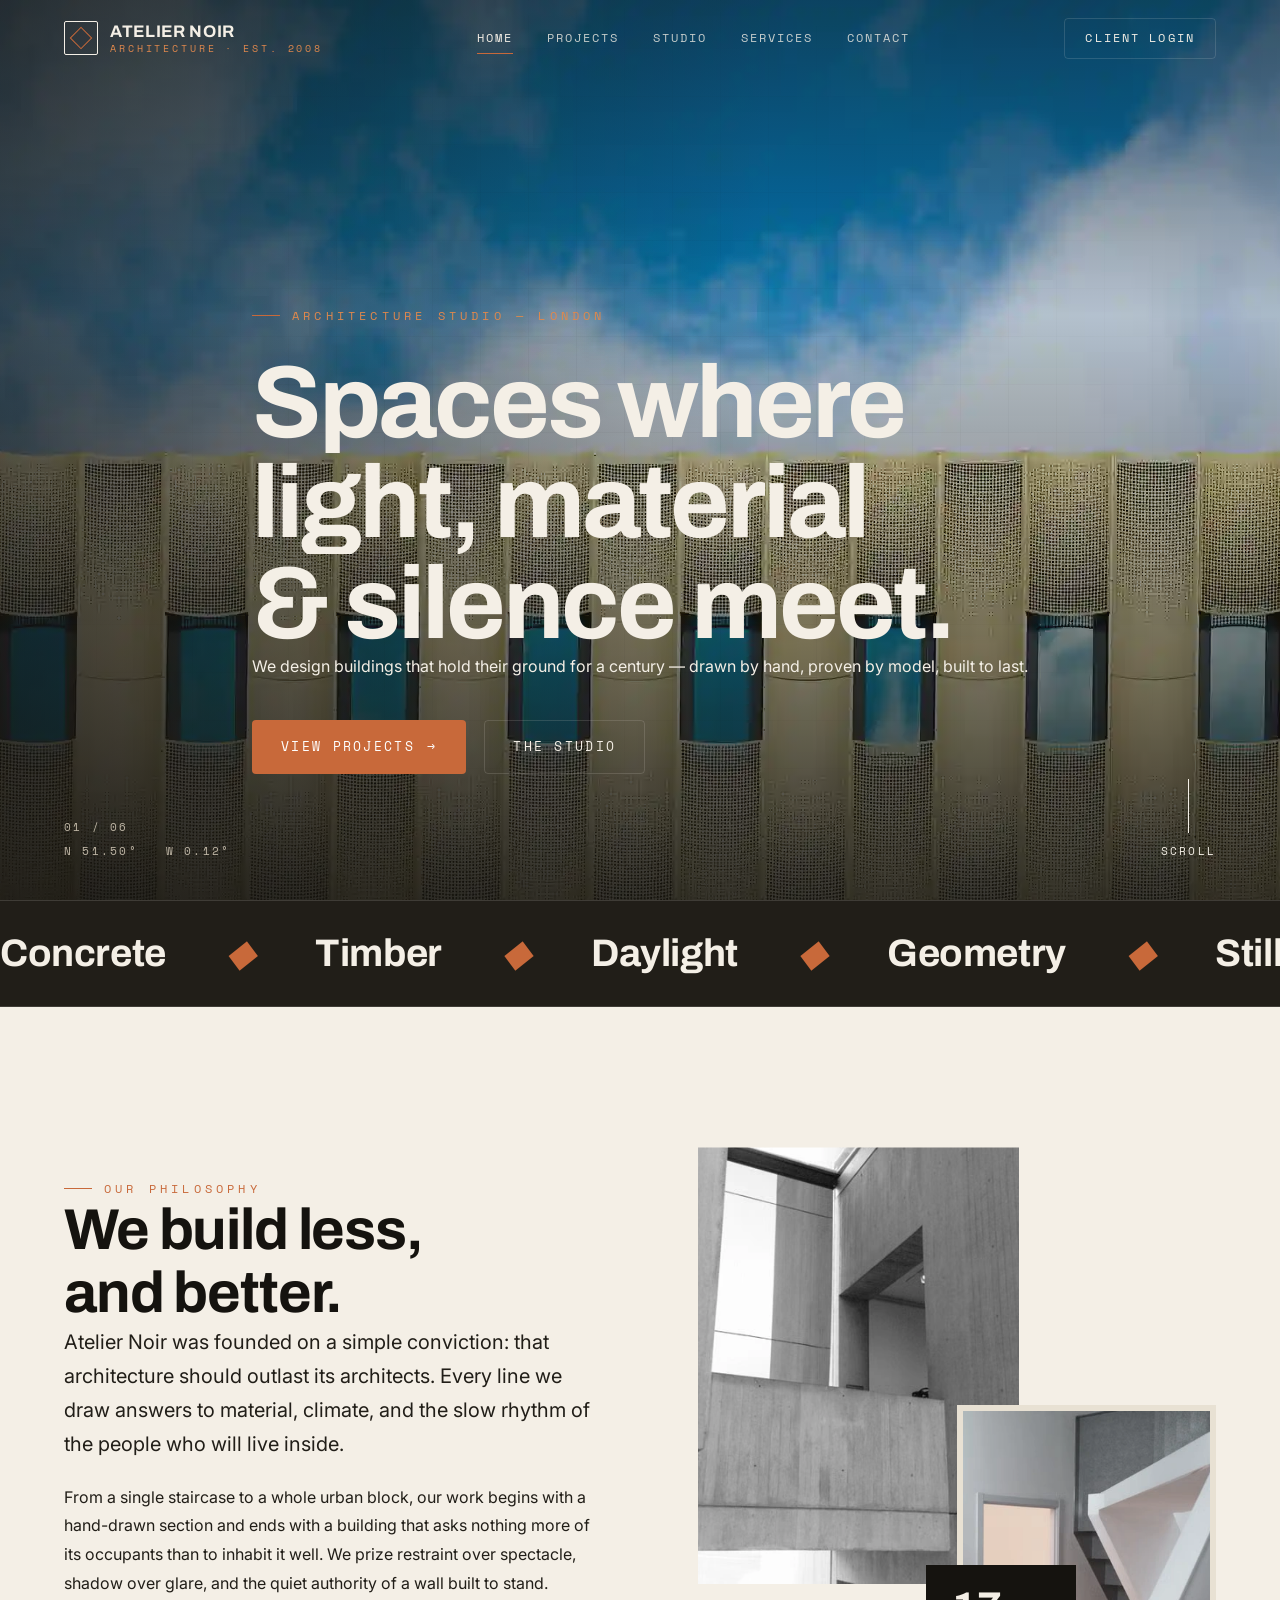
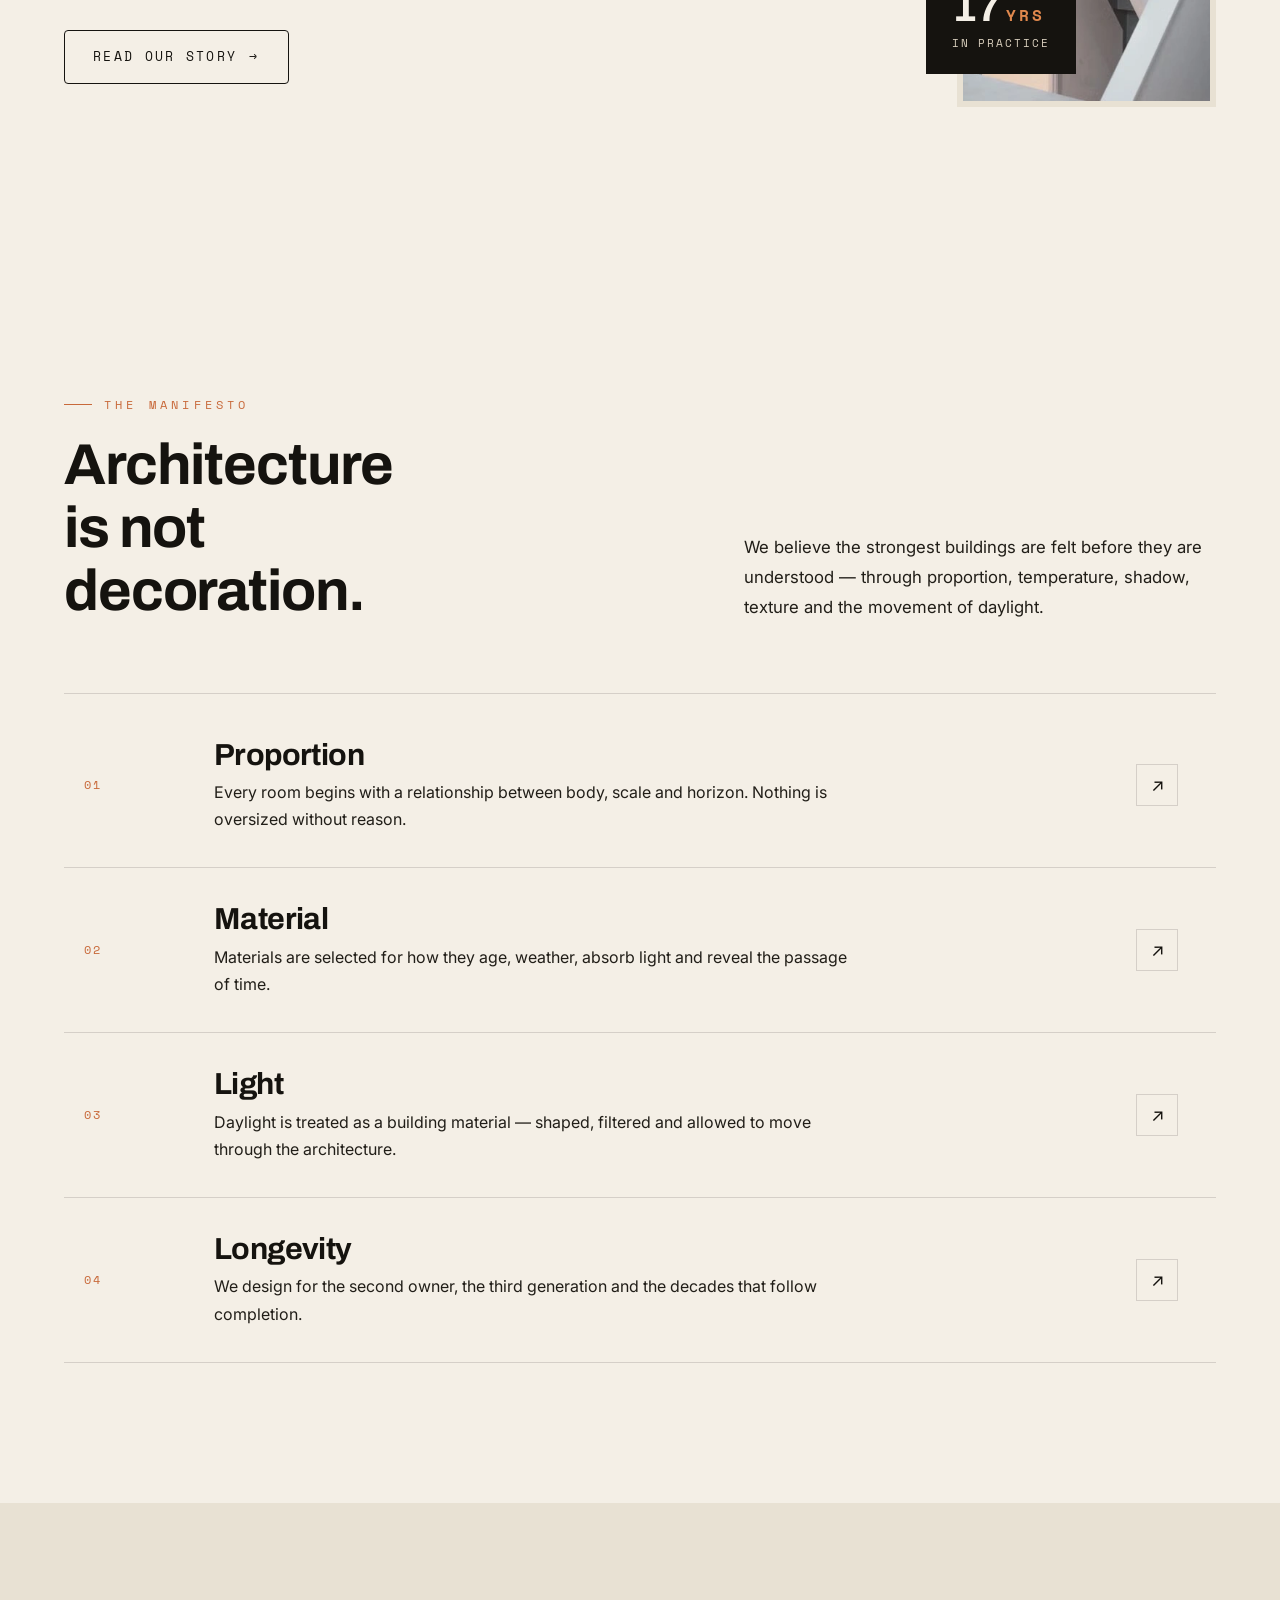
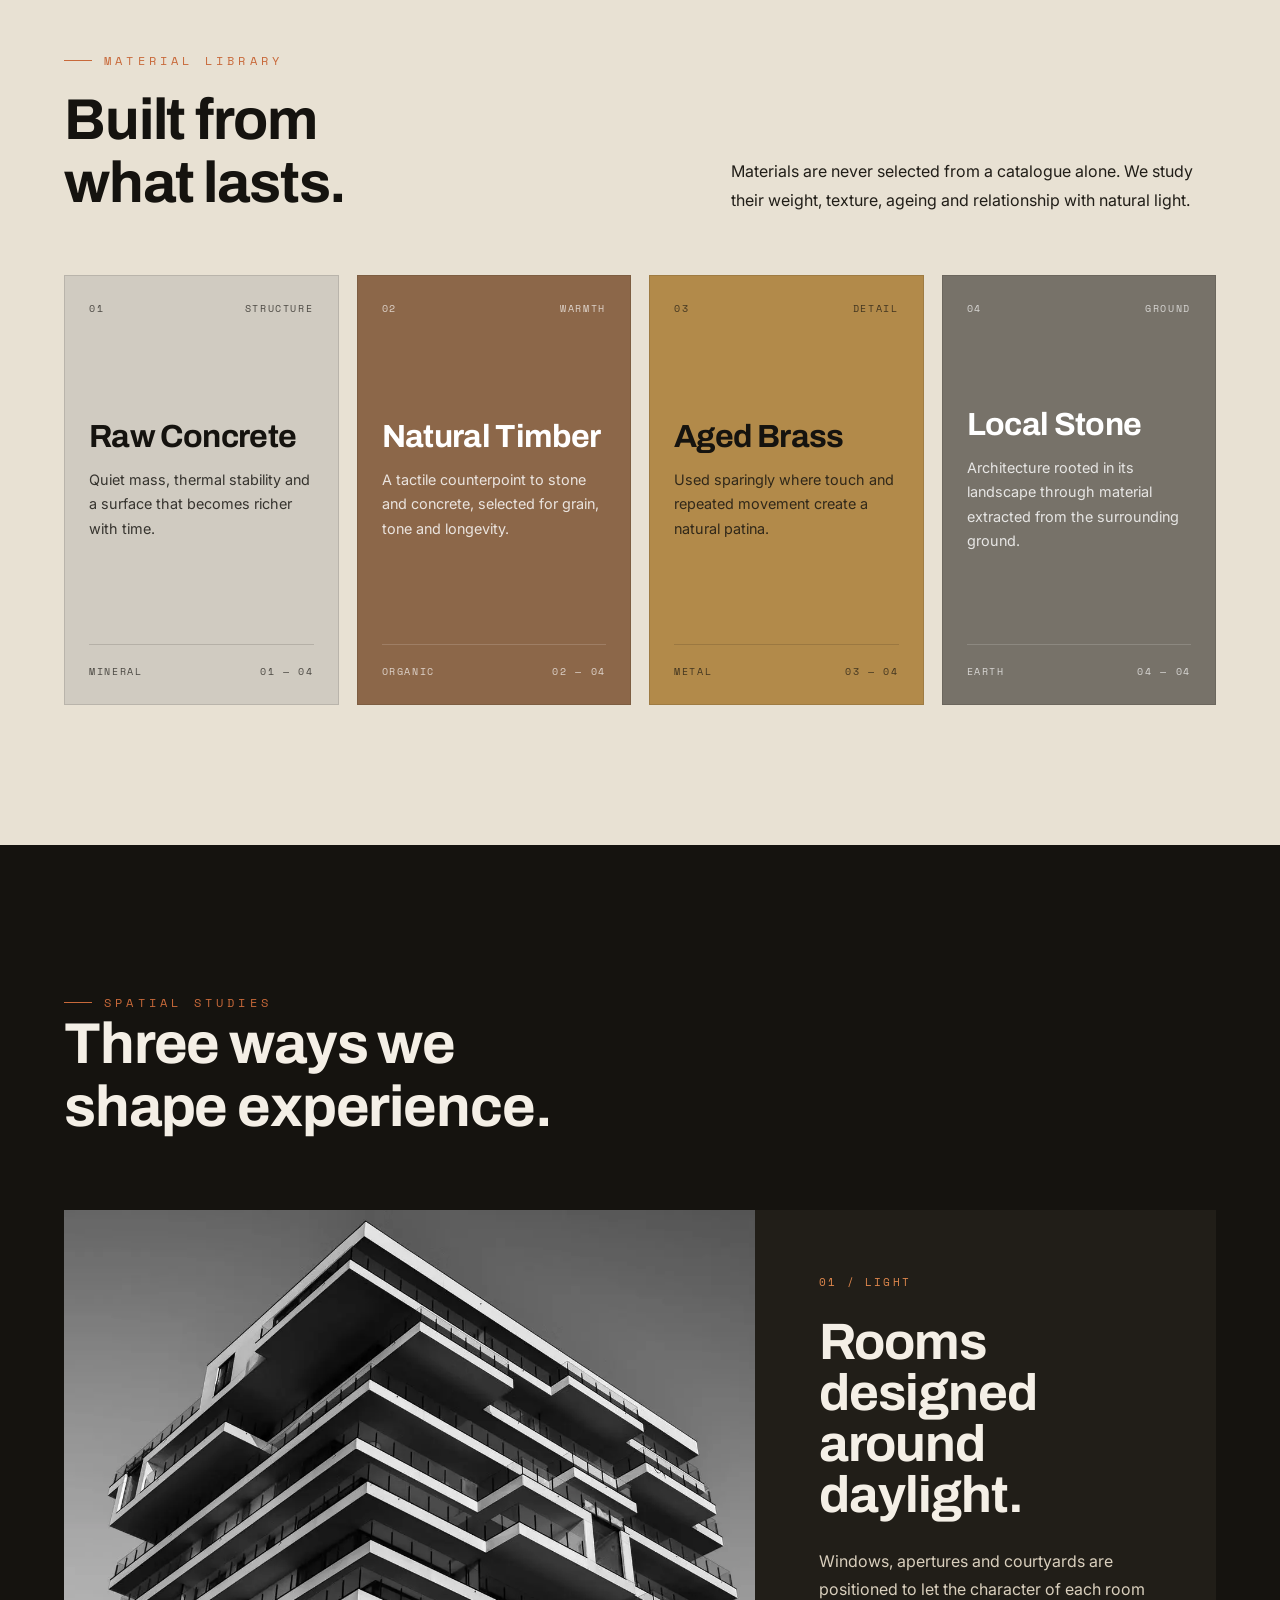
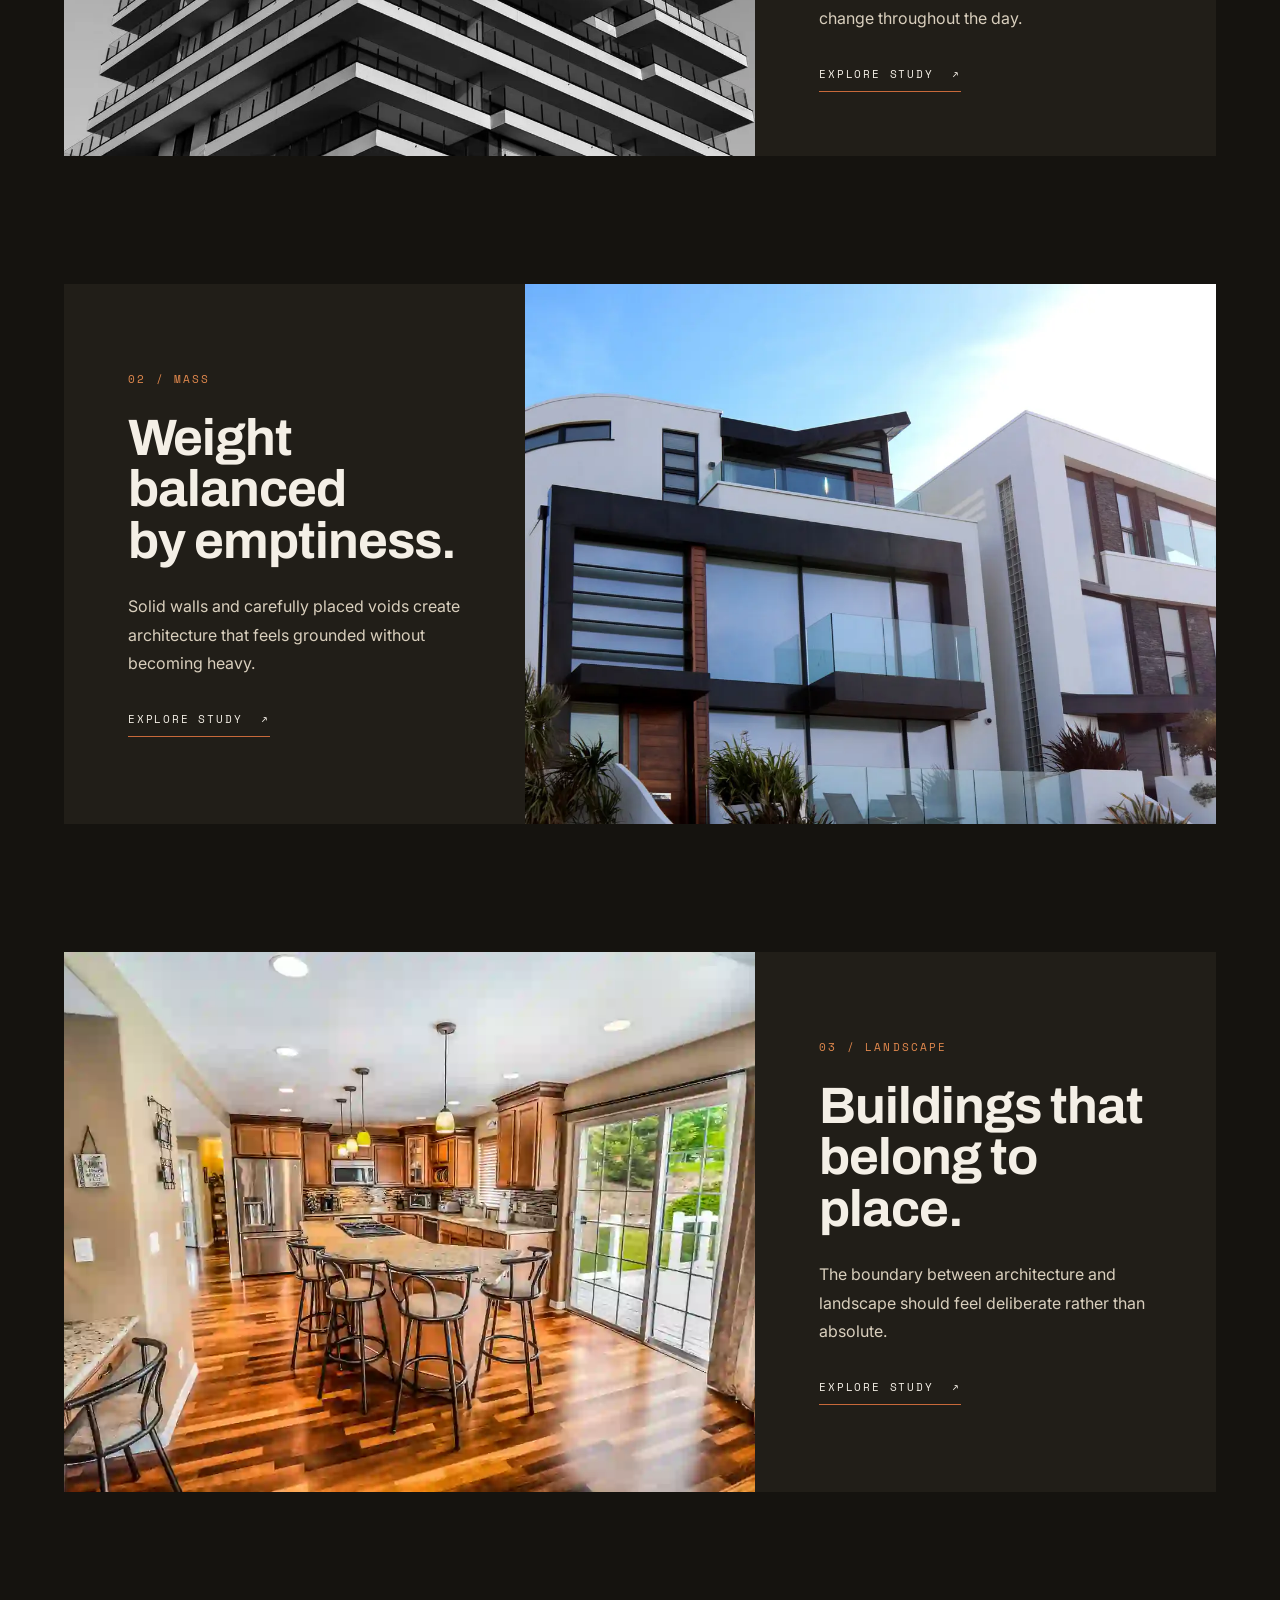
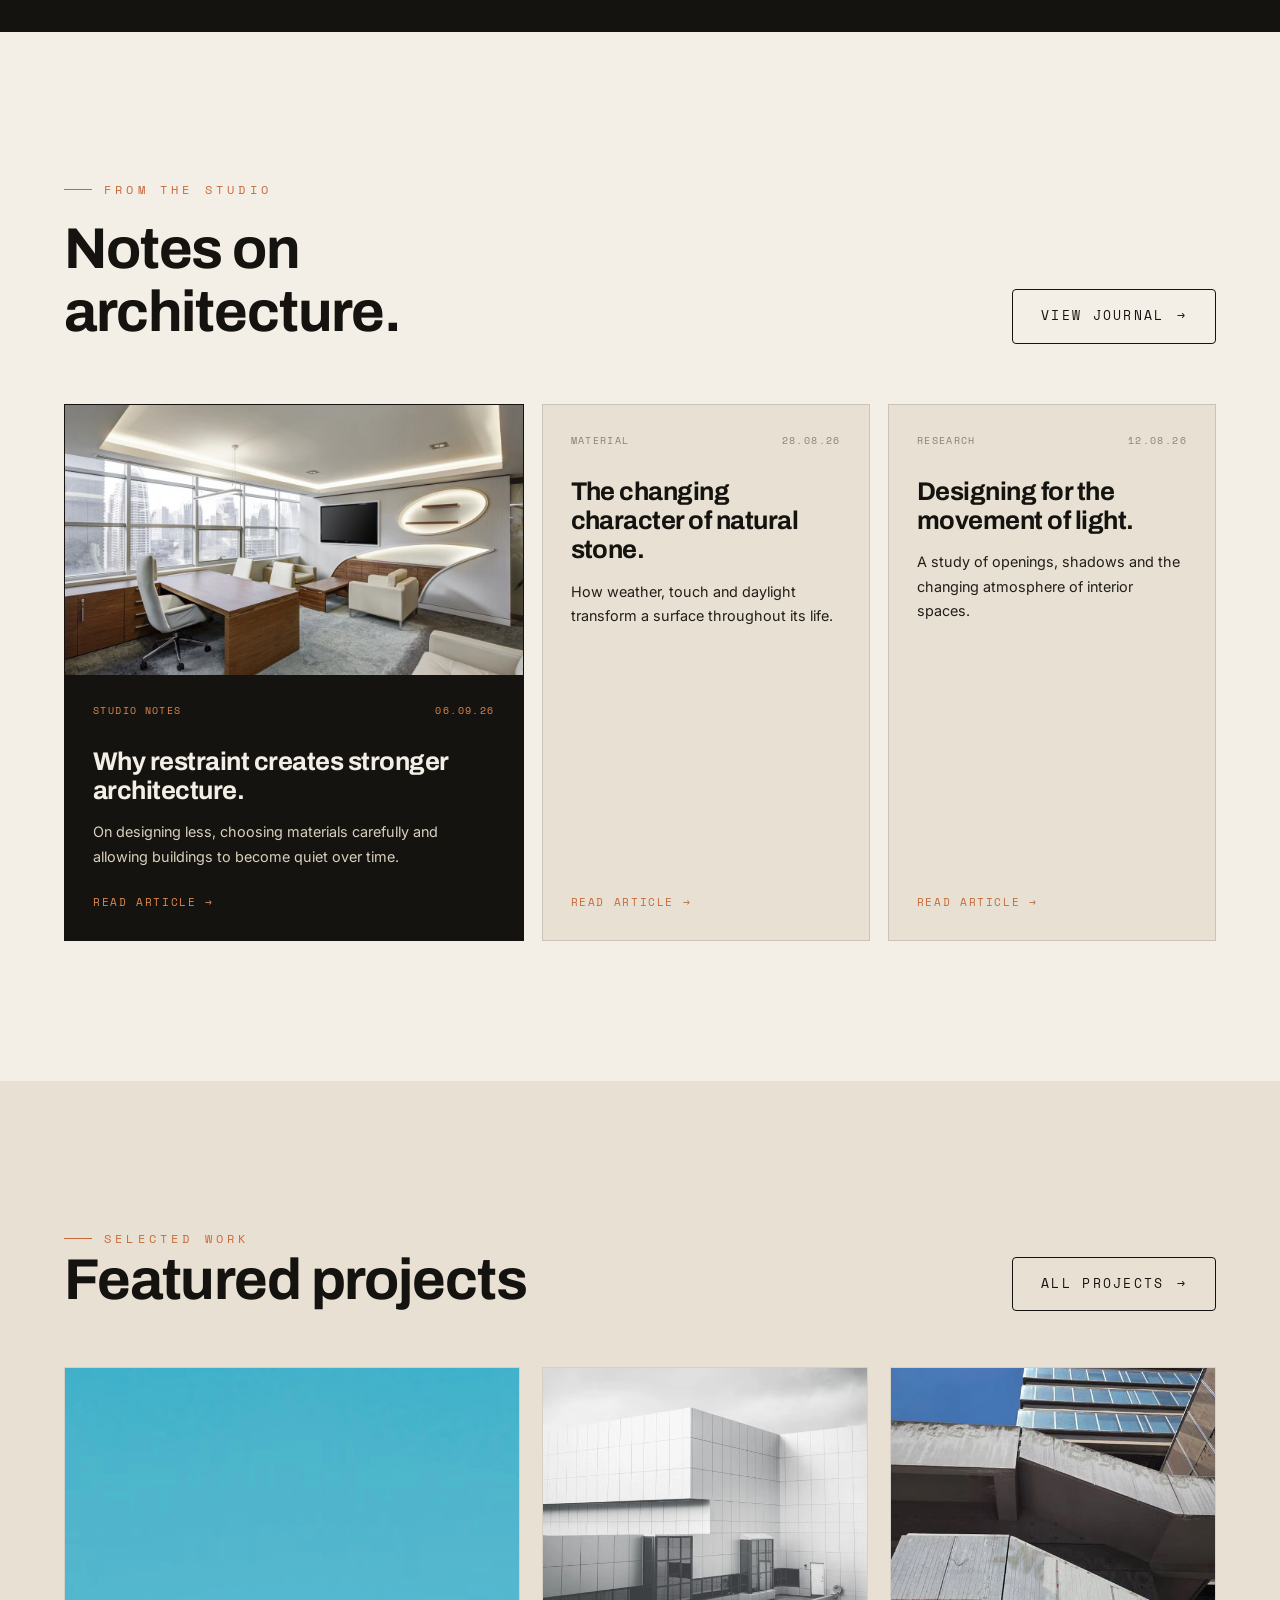
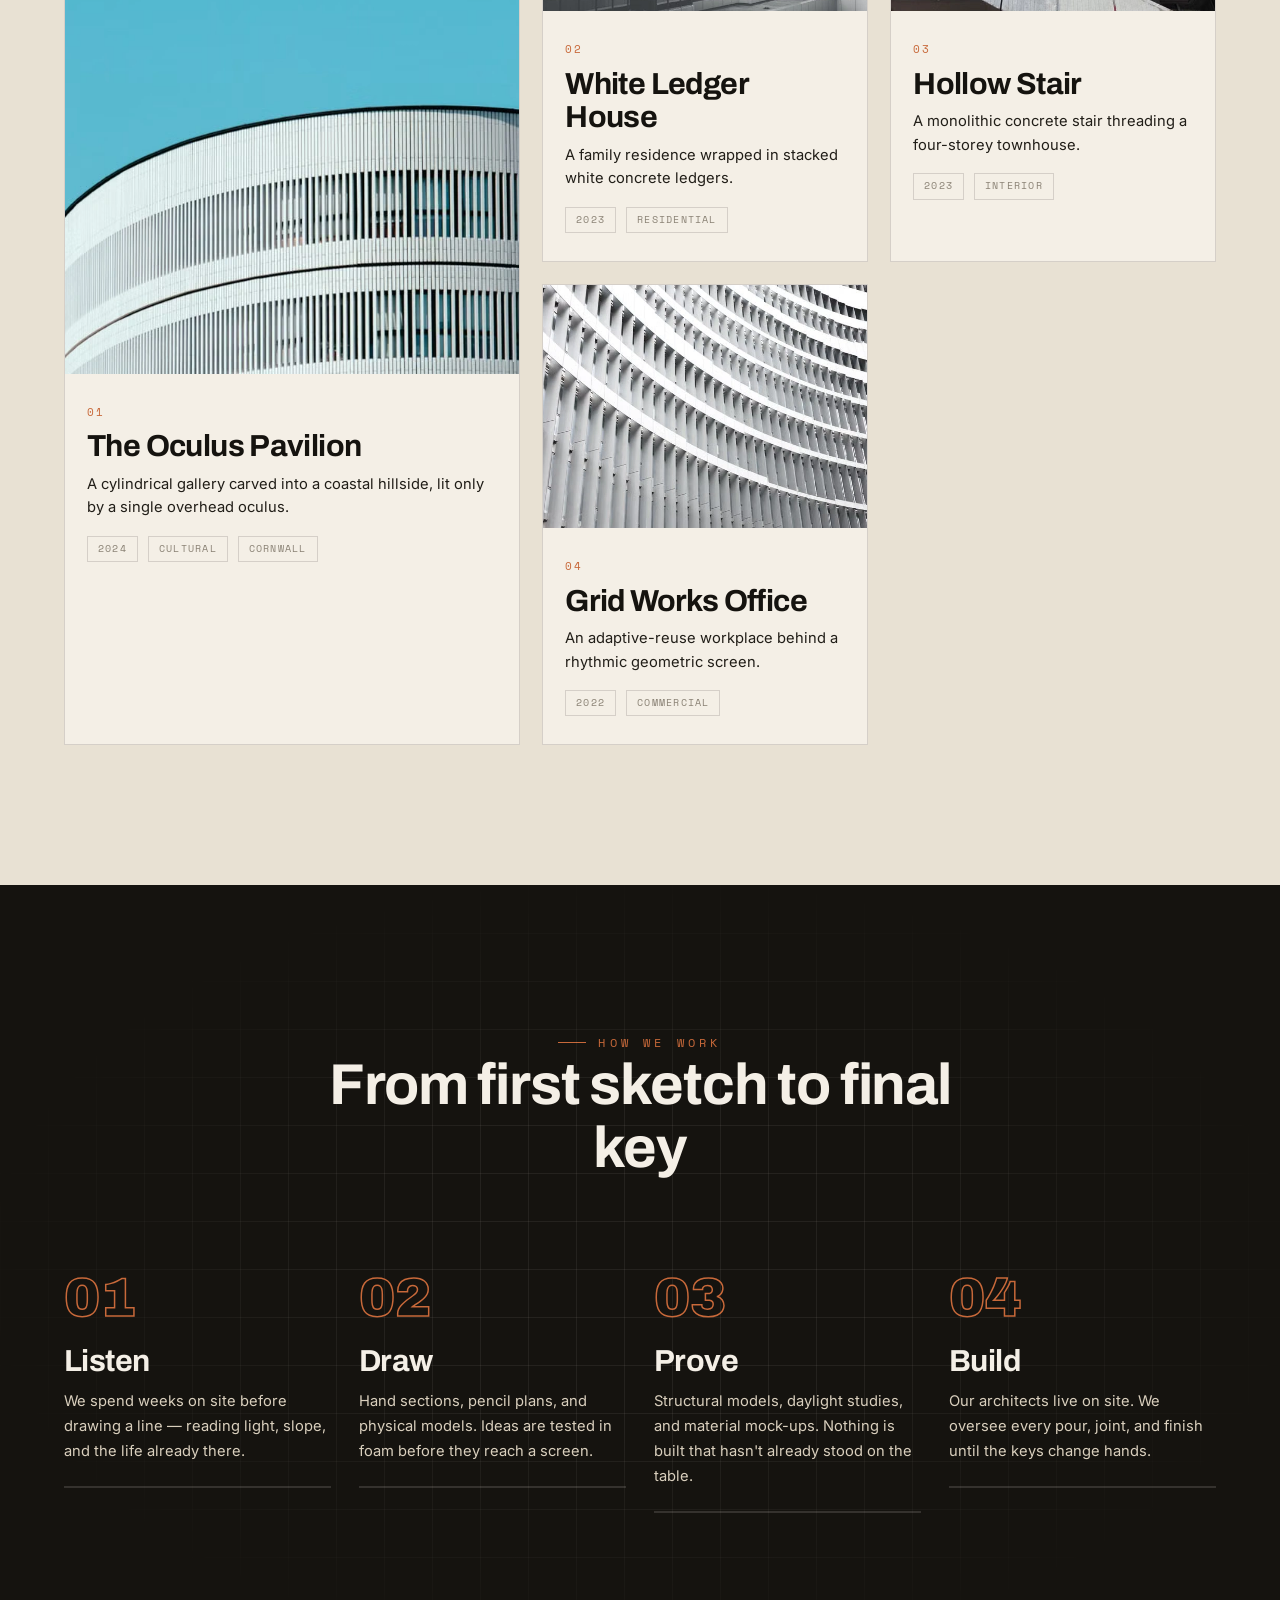
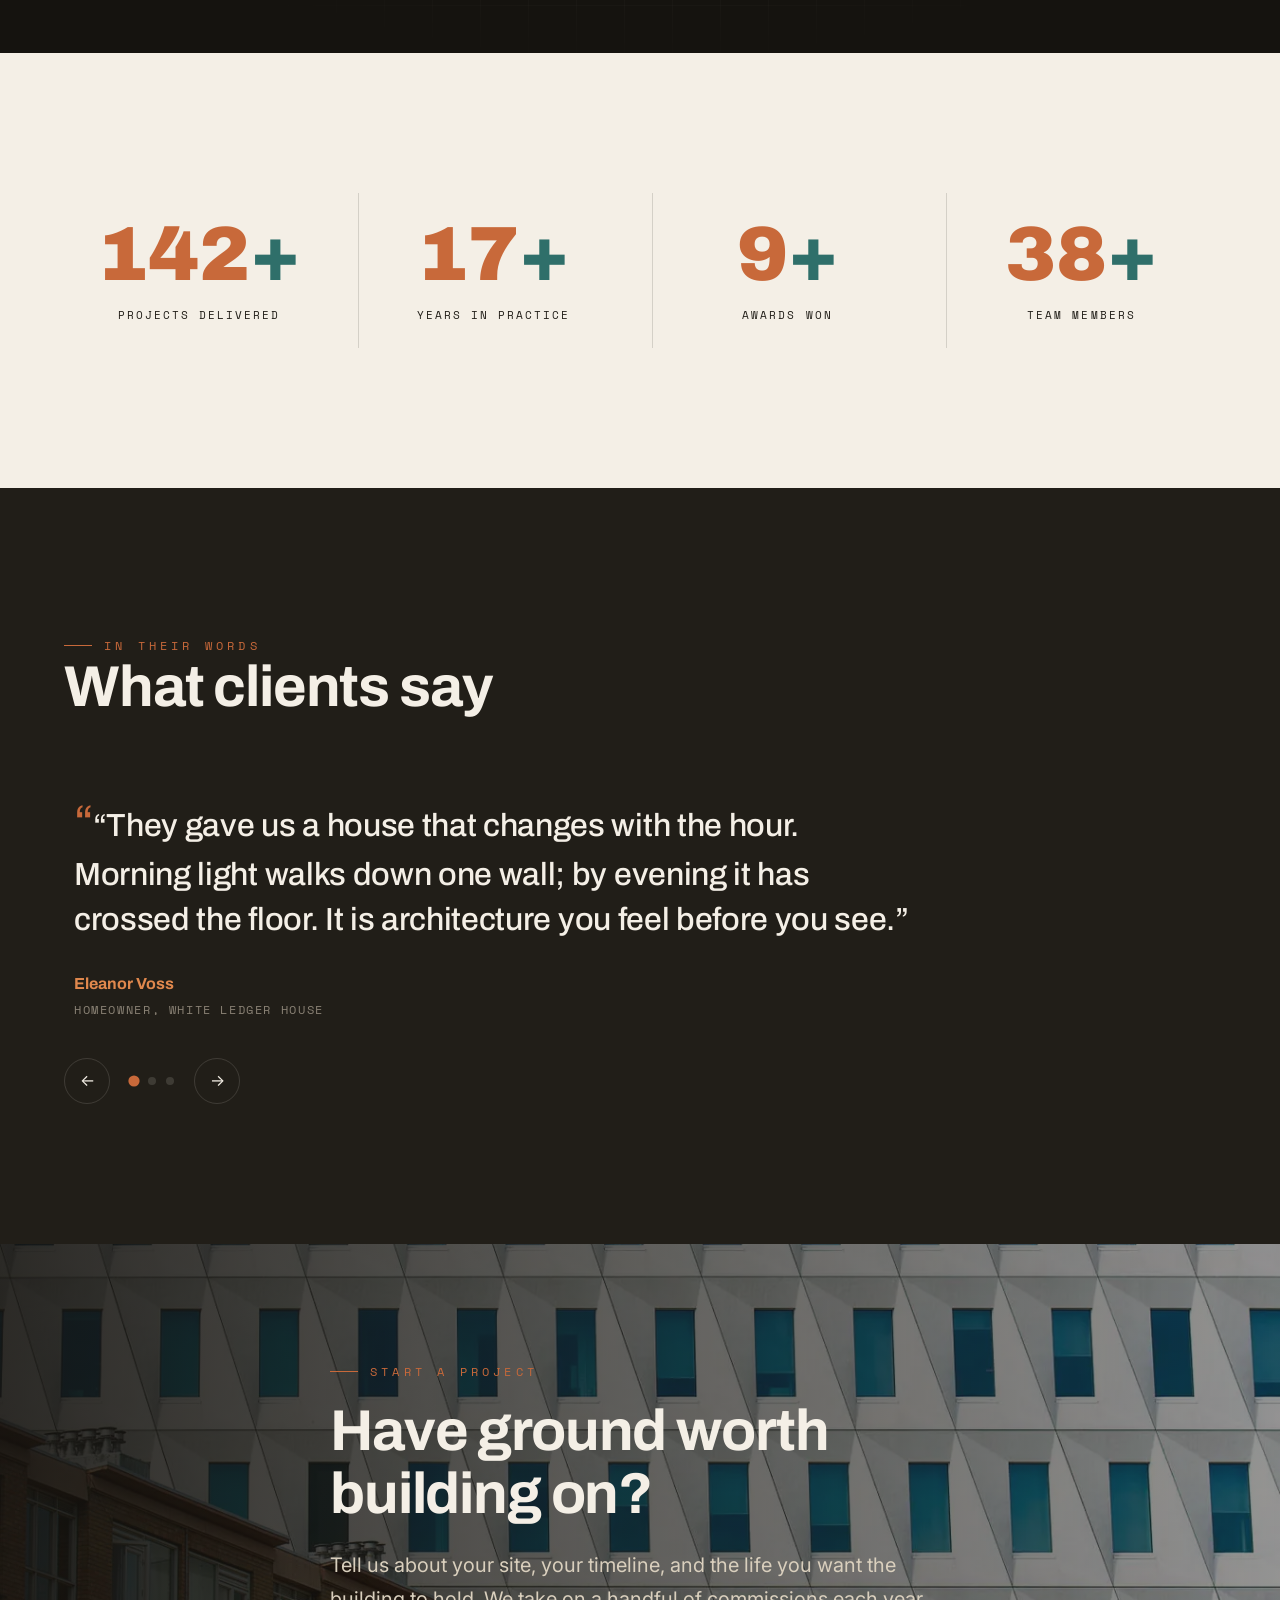
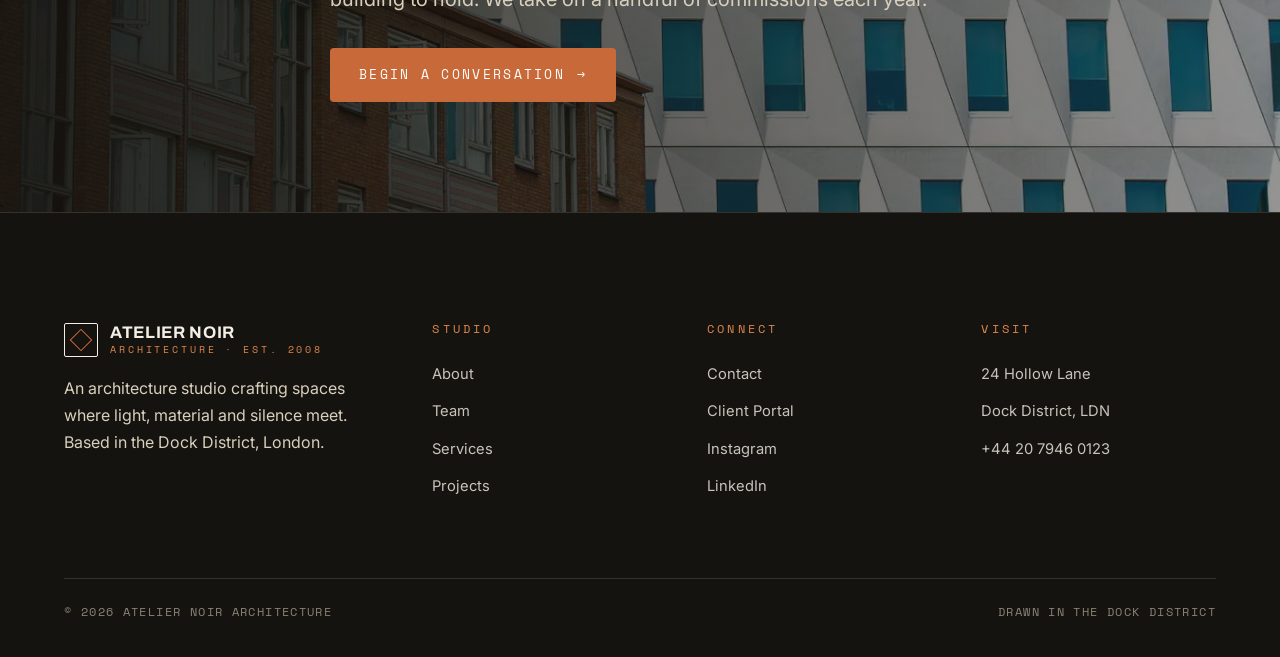
==== index.html @ d4b509c8 "first commit" ====
<!DOCTYPE html>
<html lang="en">
<head>
<meta charset="UTF-8" />
<meta name="viewport" content="width=device-width, initial-scale=1.0" />
<title>Atelier Noir — Architecture Studio</title>
<meta name="description" content="Atelier Noir is an architecture studio crafting spaces where light, material and silence meet." />
<link rel="preconnect" href="https://fonts.googleapis.com" />
<link rel="preconnect" href="https://fonts.gstatic.com" crossorigin />
<link href="https://fonts.googleapis.com/css2?family=Archivo:wght@400;500;700;900&family=Inter:wght@300;400;500;600&family=Space+Mono:wght@400;700&display=swap" rel="stylesheet" />
<link rel="stylesheet" href="css/theme.css" />
<link rel="stylesheet" href="css/home.css" />
</head>
<body>

<!-- ============ NAV ============ -->
<header class="topbar">
  <a href="index.html" class="brand">
    <span class="brand-mark"></span>
    <span class="brand-name">ATELIER NOIR<span>ARCHITECTURE · EST. 2008</span></span>
  </a>
  <nav class="nav-links">
    <a href="index.html">Home</a>
    <a href="projects.html">Projects</a>
    <a href="studio.html">Studio</a>
    <a href="services.html">Services</a>
    <a href="contact.html">Contact</a>
  </nav>
  <div class="nav-right">
    <a href="login.html" class="login-link">Client Login</a>
    <button class="menu-toggle" aria-label="Open menu"><span></span><span></span><span></span></button>
  </div>
</header>
<div class="menu-backdrop"></div>
<aside class="mobile-menu" aria-label="Mobile menu">
  <p class="m-label">Menu</p>
  <nav>
    <a href="index.html">Home <span class="num">01</span></a>
    <a href="projects.html">Projects <span class="num">02</span></a>
    <a href="studio.html">Studio <span class="num">03</span></a>
    <a href="services.html">Services <span class="num">04</span></a>
    <a href="contact.html">Contact <span class="num">05</span></a>
  </nav>
  <div class="m-foot">
    <a href="login.html" class="btn login-btn">Client Login</a>
    <div class="m-contact">
      24 Hollow Lane, Dock District<br />
      hello&#64;ateliernoir.studio<br />
      +44 20 7946 0123
    </div>
  </div>
</aside>

<!-- ============ 1 · HERO ============ -->
<section class="hero" id="top">
  <div class="hero-media">
    <img src="images/home1.webp" alt="Contemporary architectural facade against blue sky" />
    <div class="hero-veil"></div>
  </div>
  <div class="blueprint-bg"></div>
  <div class="container hero-inner">
    <p class="eyebrow hero-eyebrow">Architecture Studio — London</p>
    <h1 class="hero-title">
      <span class="line"><span>Spaces where</span></span>
      <span class="line"><span>light, material</span></span>
      <span class="line"><span>&amp; silence meet.</span></span>
    </h1>
    <p class="hero-sub">We design buildings that hold their ground for a century — drawn by hand, proven by model, built to last.</p>
    <div class="hero-cta">
      <a href="error.html" class="btn btn-solid">View Projects <span class="arrow">&rarr;</span></a>
      <a href="error.html" class="btn btn-ghost-paper">The Studio</a>
    </div>
  </div>
  <a href="#intro" class="scroll-cue" aria-label="Scroll down">
    <span class="scroll-line"></span>
    <span class="scroll-txt">Scroll</span>
  </a>
  <div class="hero-meta">
    <span>01 / 06</span>
    <span>N 51.50° &nbsp; W 0.12°</span>
  </div>
</section>

<!-- ============ 2 · MARQUEE ============ -->
<div class="marquee">
  <div class="marquee-track">
    <span>Concrete <i class="dot">◆</i> Timber <i class="dot">◆</i> Daylight <i class="dot">◆</i> Geometry <i class="dot">◆</i> Stillness <i class="dot">◆</i> Craft <i class="dot">◆</i></span>
    <span>Concrete <i class="dot">◆</i> Timber <i class="dot">◆</i> Daylight <i class="dot">◆</i> Geometry <i class="dot">◆</i> Stillness <i class="dot">◆</i> Craft <i class="dot">◆</i></span>
  </div>
</div>

<!-- ============ 3 · INTRO / PHILOSOPHY ============ -->
<section class="intro section-pad" id="intro">
  <div class="container intro-grid">
    <div class="intro-text reveal">
      <p class="eyebrow">Our Philosophy</p>
      <h2>We build less, and&nbsp;better.</h2>
      <p class="lead">Atelier Noir was founded on a simple conviction: that architecture should outlast its architects. Every line we draw answers to material, climate, and the slow rhythm of the people who will live inside.</p>
      <p class="intro-body">From a single staircase to a whole urban block, our work begins with a hand-drawn section and ends with a building that asks nothing more of its occupants than to inhabit it well. We prize restraint over spectacle, shadow over glare, and the quiet authority of a wall built to stand.</p>
      <a href="error.html" class="btn btn-outline btn-dark">Read our story <span class="arrow">&rarr;</span></a>
    </div>
    <div class="intro-visual reveal">
      <div class="intro-img-a"><img src="images/project1.webp" alt="Minimalist concrete structure" /></div>
      <div class="intro-img-b"><img src="images/project2.webp" alt="Geometric architecture interior" /></div>
      <div class="intro-stat">
        <strong>17<span>yrs</span></strong>
        <span>in practice</span>
      </div>
    </div>
  </div>
</section>

<!-- ============================================================
     4 · ARCHITECTURE MANIFESTO
     ============================================================ -->
<section class="manifesto section-pad" id="manifesto">
  <div class="container">

    <div class="manifesto-top reveal">
      <div>
        <p class="eyebrow">The Manifesto</p>
        <h2>Architecture is not<br>decoration.</h2>
      </div>

      <p class="manifesto-intro">
        We believe the strongest buildings are felt before they
        are understood — through proportion, temperature, shadow,
        texture and the movement of daylight.
      </p>
    </div>

    <div class="manifesto-list reveal-stagger">

      <article class="manifesto-item">
        <span class="manifesto-number">01</span>
        <div>
          <h3>Proportion</h3>
          <p>
            Every room begins with a relationship between body,
            scale and horizon. Nothing is oversized without reason.
          </p>
        </div>
        <span class="manifesto-arrow">↗</span>
      </article>

      <article class="manifesto-item">
        <span class="manifesto-number">02</span>
        <div>
          <h3>Material</h3>
          <p>
            Materials are selected for how they age, weather,
            absorb light and reveal the passage of time.
          </p>
        </div>
        <span class="manifesto-arrow">↗</span>
      </article>

      <article class="manifesto-item">
        <span class="manifesto-number">03</span>
        <div>
          <h3>Light</h3>
          <p>
            Daylight is treated as a building material — shaped,
            filtered and allowed to move through the architecture.
          </p>
        </div>
        <span class="manifesto-arrow">↗</span>
      </article>

      <article class="manifesto-item">
        <span class="manifesto-number">04</span>
        <div>
          <h3>Longevity</h3>
          <p>
            We design for the second owner, the third generation
            and the decades that follow completion.
          </p>
        </div>
        <span class="manifesto-arrow">↗</span>
      </article>

    </div>

  </div>
</section>

<!-- ============================================================
     6 · MATERIAL LIBRARY
     ============================================================ -->
<section class="materials section-pad bg-sand" id="materials">
  <div class="container">

    <div class="materials-head reveal">
      <div>
        <p class="eyebrow">Material Library</p>
        <h2>Built from<br>what lasts.</h2>
      </div>

      <p>
        Materials are never selected from a catalogue alone.
        We study their weight, texture, ageing and relationship
        with natural light.
      </p>
    </div>

    <div class="material-grid reveal-stagger">

      <article class="material-card material-concrete">
        <div class="material-card-top">
          <span>01</span>
          <span>Structure</span>
        </div>

        <div class="material-card-content">
          <h3>Raw Concrete</h3>
          <p>
            Quiet mass, thermal stability and a surface that
            becomes richer with time.
          </p>
        </div>

        <div class="material-card-foot">
          <span>Mineral</span>
          <span>01 — 04</span>
        </div>
      </article>

      <article class="material-card material-timber">
        <div class="material-card-top">
          <span>02</span>
          <span>Warmth</span>
        </div>

        <div class="material-card-content">
          <h3>Natural Timber</h3>
          <p>
            A tactile counterpoint to stone and concrete,
            selected for grain, tone and longevity.
          </p>
        </div>

        <div class="material-card-foot">
          <span>Organic</span>
          <span>02 — 04</span>
        </div>
      </article>

      <article class="material-card material-brass">
        <div class="material-card-top">
          <span>03</span>
          <span>Detail</span>
        </div>

        <div class="material-card-content">
          <h3>Aged Brass</h3>
          <p>
            Used sparingly where touch and repeated movement
            create a natural patina.
          </p>
        </div>

        <div class="material-card-foot">
          <span>Metal</span>
          <span>03 — 04</span>
        </div>
      </article>

      <article class="material-card material-stone">
        <div class="material-card-top">
          <span>04</span>
          <span>Ground</span>
        </div>

        <div class="material-card-content">
          <h3>Local Stone</h3>
          <p>
            Architecture rooted in its landscape through
            material extracted from the surrounding ground.
          </p>
        </div>

        <div class="material-card-foot">
          <span>Earth</span>
          <span>04 — 04</span>
        </div>
      </article>

    </div>

  </div>
</section>

<!-- ============================================================
     8 · SPATIAL STUDIES
     ============================================================ -->
<section class="studies section-pad bg-ink" id="studies">

  <div class="container">

    <div class="section-head reveal">
      <p class="eyebrow">Spatial Studies</p>
      <h2>Three ways we<br>shape experience.</h2>
    </div>

    <div class="study-list">

      <article class="study reveal">
        <div class="study-image">
          <img
            src="images/building1.webp"
            alt="Architectural interior with natural light"
          >
        </div>

        <div class="study-content">
          <span class="study-number">01 / Light</span>
          <h3>Rooms designed<br>around daylight.</h3>
          <p>
            Windows, apertures and courtyards are positioned
            to let the character of each room change throughout
            the day.
          </p>
          <a href="error.html" class="study-link">
            Explore study <span>↗</span>
          </a>
        </div>
      </article>

      <article class="study study-reverse reveal">
        <div class="study-image">
          <img
            src="images/building2.webp"
            alt="Minimal architecture and concrete surfaces"
          >
        </div>

        <div class="study-content">
          <span class="study-number">02 / Mass</span>
          <h3>Weight balanced<br>by emptiness.</h3>
          <p>
            Solid walls and carefully placed voids create
            architecture that feels grounded without becoming heavy.
          </p>
          <a href="error.html" class="study-link">
            Explore study <span>↗</span>
          </a>
        </div>
      </article>

      <article class="study reveal">
        <div class="study-image">
          <img
            src="images/iinterior1.webp"
            alt="Modern architecture viewed through trees"
          >
        </div>

        <div class="study-content">
          <span class="study-number">03 / Landscape</span>
          <h3>Buildings that<br>belong to place.</h3>
          <p>
            The boundary between architecture and landscape
            should feel deliberate rather than absolute.
          </p>
          <a href="error.html" class="study-link">
            Explore study <span>↗</span>
          </a>
        </div>
      </article>

    </div>

  </div>
</section>

<!-- ============================================================
     10 · JOURNAL
     ============================================================ -->
<section class="journal section-pad" id="journal">

  <div class="container">

    <div class="journal-head reveal">
      <div>
        <p class="eyebrow">From the Studio</p>
        <h2>Notes on<br>architecture.</h2>
      </div>

      <a href="error.html" class="btn btn-outline btn-dark">
        View journal <span class="arrow">&rarr;</span>
      </a>
    </div>

    <div class="journal-grid reveal-stagger">

      <article class="journal-card journal-feature">
        <div class="journal-image">
          <img
            src="images/studio.webp"
            alt="Architect working in studio"
          >
        </div>

        <div class="journal-body">
          <div class="journal-meta">
            <span>Studio Notes</span>
            <span>06.09.26</span>
          </div>

          <h3>
            Why restraint creates stronger architecture.
          </h3>

          <p>
            On designing less, choosing materials carefully
            and allowing buildings to become quiet over time.
          </p>

          <a href="error.html" class="journal-link">
            Read article →
          </a>
        </div>
      </article>


      <article class="journal-card">
        <div class="journal-body">
          <div class="journal-meta">
            <span>Material</span>
            <span>28.08.26</span>
          </div>

          <h3>
            The changing character of natural stone.
          </h3>

          <p>
            How weather, touch and daylight transform a surface
            throughout its life.
          </p>

          <a href="error.html" class="journal-link">
            Read article →
          </a>
        </div>
      </article>


      <article class="journal-card">
        <div class="journal-body">
          <div class="journal-meta">
            <span>Research</span>
            <span>12.08.26</span>
          </div>

          <h3>
            Designing for the movement of light.
          </h3>

          <p>
            A study of openings, shadows and the changing
            atmosphere of interior spaces.
          </p>

          <a href="error.html" class="journal-link">
            Read article →
          </a>
        </div>
      </article>

    </div>

  </div>
</section>

<!-- ============ 4 · FEATURED PROJECTS ============ -->
<section class="featured section-pad bg-sand" id="featured">
  <div class="container">
    <div class="featured-head reveal">
      <div>
        <p class="eyebrow">Selected Work</p>
        <h2>Featured projects</h2>
      </div>
      <a href="error.html" class="btn btn-outline btn-dark">All projects <span class="arrow">&rarr;</span></a>
    </div>

    <div class="proj-grid reveal-stagger">
      <article class="proj-card proj-lg">
        <div class="proj-img"><img src="images/project3.webp" alt="Cylindrical minimalist building" /></div>
        <div class="proj-body">
          <span class="proj-no">01</span>
          <h3>The Oculus Pavilion</h3>
          <p>A cylindrical gallery carved into a coastal hillside, lit only by a single overhead oculus.</p>
          <div class="proj-tags"><span>2024</span><span>Cultural</span><span>Cornwall</span></div>
        </div>
      </article>

      <article class="proj-card">
        <div class="proj-img"><img src="images/project4.webp" alt="White panel facade" /></div>
        <div class="proj-body">
          <span class="proj-no">02</span>
          <h3>White Ledger House</h3>
          <p>A family residence wrapped in stacked white concrete ledgers.</p>
          <div class="proj-tags"><span>2023</span><span>Residential</span></div>
        </div>
      </article>

      <article class="proj-card">
        <div class="proj-img"><img src="images/project5.webp" alt="Concrete staircase" /></div>
        <div class="proj-body">
          <span class="proj-no">03</span>
          <h3>Hollow Stair</h3>
          <p>A monolithic concrete stair threading a four-storey townhouse.</p>
          <div class="proj-tags"><span>2023</span><span>Interior</span></div>
        </div>
      </article>

      <article class="proj-card">
        <div class="proj-img"><img src="images/project6.webp" alt="Geometric facade" /></div>
        <div class="proj-body">
          <span class="proj-no">04</span>
          <h3>Grid Works Office</h3>
          <p>An adaptive-reuse workplace behind a rhythmic geometric screen.</p>
          <div class="proj-tags"><span>2022</span><span>Commercial</span></div>
        </div>
      </article>
    </div>
  </div>
</section>

<!-- ============ 5 · PROCESS ============ -->
<section class="process section-pad bg-ink" id="process">
  <div class="blueprint-bg"></div>
  <div class="container">
    <div class="section-head center reveal">
      <p class="eyebrow">How we work</p>
      <h2>From first sketch to final key</h2>
    </div>
    <div class="process-grid reveal-stagger">
      <div class="step">
        <span class="step-no">01</span>
        <h3>Listen</h3>
        <p>We spend weeks on site before drawing a line — reading light, slope, and the life already there.</p>
        <div class="step-bar"><i></i></div>
      </div>
      <div class="step">
        <span class="step-no">02</span>
        <h3>Draw</h3>
        <p>Hand sections, pencil plans, and physical models. Ideas are tested in foam before they reach a screen.</p>
        <div class="step-bar"><i></i></div>
      </div>
      <div class="step">
        <span class="step-no">03</span>
        <h3>Prove</h3>
        <p>Structural models, daylight studies, and material mock-ups. Nothing is built that hasn't already stood on the table.</p>
        <div class="step-bar"><i></i></div>
      </div>
      <div class="step">
        <span class="step-no">04</span>
        <h3>Build</h3>
        <p>Our architects live on site. We oversee every pour, joint, and finish until the keys change hands.</p>
        <div class="step-bar"><i></i></div>
      </div>
    </div>
  </div>
</section>

<!-- ============ 6 · STATS ============ -->
<section class="stats section-pad bg-paper" id="stats">
  <div class="container stats-grid reveal-stagger">
    <div class="stat">
      <strong data-count="142">0</strong>
      <span>Projects delivered</span>
    </div>
    <div class="stat">
      <strong data-count="17">0</strong>
      <span>Years in practice</span>
    </div>
    <div class="stat">
      <strong data-count="9">0</strong>
      <span>Awards won</span>
    </div>
    <div class="stat">
      <strong data-count="38">0</strong>
      <span>Team members</span>
    </div>
  </div>
</section>

<!-- ============ 7 · TESTIMONIALS ============ -->
<section class="quotes section-pad bg-ink-2" id="quotes">
  <div class="container">
    <div class="section-head reveal">
      <p class="eyebrow">In their words</p>
      <h2>What clients say</h2>
    </div>
    <div class="quote-stage reveal">
      <div class="quote-track" id="quoteTrack">
        <figure class="quote">
          <blockquote>“They gave us a house that changes with the hour. Morning light walks down one wall; by evening it has crossed the floor. It is architecture you feel before you see.”</blockquote>
          <figcaption><strong>Eleanor Voss</strong><span>Homeowner, White Ledger House</span></figcaption>
        </figure>
        <figure class="quote">
          <blockquote>“Atelier Noir treated our gallery as a problem of silence — how to make a room quiet enough for art to speak. The result is the most-respected space we have ever opened.”</blockquote>
          <figcaption><strong>Marcus Lindqvist</strong><span>Director, The Oculus Pavilion</span></figcaption>
        </figure>
        <figure class="quote">
          <blockquote>“The stair they built for us is the heart of the house. Guests stop talking when they reach it. That is what good architecture does — it pauses people.”</blockquote>
          <figcaption><strong>Priya Anand</strong><span>Client, Hollow Stair</span></figcaption>
        </figure>
      </div>
      <div class="quote-nav">
        <button class="q-prev" aria-label="Previous">&larr;</button>
        <div class="q-dots" id="qDots"></div>
        <button class="q-next" aria-label="Next">&rarr;</button>
      </div>
    </div>
  </div>
</section>

<!-- ============ 8 · CTA ============ -->
<section class="cta-band" id="cta">
  <div class="cta-img"><img src="images/building3.webp" alt="Urban facade with geometric windows" /></div>
  <div class="cta-veil"></div>
  <div class="container cta-inner reveal">
    <p class="eyebrow">Start a project</p>
    <h2>Have ground worth<br />building on?</h2>
    <p class="lead">Tell us about your site, your timeline, and the life you want the building to hold. We take on a handful of commissions each year.</p>
    <a href="error.html" class="btn btn-solid">Begin a conversation <span class="arrow">&rarr;</span></a>
  </div>
</section>

<!-- ============ FOOTER ============ -->
<footer class="site-footer">
  <div class="container">
    <div class="footer-grid">
      <div class="footer-brand">
        <div class="brand">
          <span class="brand-mark"></span>
          <span class="brand-name">ATELIER NOIR<span>ARCHITECTURE · EST. 2008</span></span>
        </div>
        <p>An architecture studio crafting spaces where light, material and silence meet. Based in the Dock District, London.</p>
      </div>
      <div class="footer-col">
        <h4>Studio</h4>
        <a href="studio.html">About</a>
        <a href="studio.html#team">Team</a>
        <a href="services.html">Services</a>
        <a href="projects.html">Projects</a>
      </div>
      <div class="footer-col">
        <h4>Connect</h4>
        <a href="contact.html">Contact</a>
        <a href="login.html">Client Portal</a>
        <a href="#">Instagram</a>
        <a href="#">LinkedIn</a>
      </div>
      <div class="footer-col">
        <h4>Visit</h4>
        <li>24 Hollow Lane</li>
        <li>Dock District, LDN</li>
        <li>+44 20 7946 0123</li>
      </div>
    </div>
    <div class="footer-bottom">
      <span>© <span class="js-year">2026</span> Atelier Noir Architecture</span>
      <span>Drawn in the Dock District</span>
    </div>
  </div>
</footer>

<script src="js/theme.js"></script>
<script src="js/home.js"></script>
</body>
</html>
---- css/theme.css ----
/* ============================================================
   ATELIER NOIR — Shared Theme
   Architecture studio website. Warm graphite + terracotta + cream.
   ============================================================ */

:root {
  /* Core palette */
  --ink:        #15130f;   /* near-black warm graphite */
  --ink-soft:   #211e18;
  --ink-2:      #2c2820;
  --paper:      #f4efe6;   /* warm cream */
  --paper-2:    #e8e1d3;
  --sand:       #d9cfbd;
  --stone:      #8a8275;

  /* Accents (attractive, high-contrast) */
  --accent:     #c8693a;   /* terracotta */
  --accent-2:   #e0884d;   /* light terracotta */
  --teal:       #2f6f6a;   /* deep teal-green */
  --teal-2:     #3f8a83;
  --gold:       #d4a24c;   /* muted brass */

  /* Functional ramps */
  --success:    #4c7a4c;
  --warning:    #d4a24c;
  --error:      #b5453c;

  /* Lines */
  --line:       rgba(244,239,230,0.14);
  --line-dark:  rgba(21,19,15,0.14);

  /* Type */
  --font-head: "Archivo", "Space Grotesk", system-ui, sans-serif;
  --font-body: "Inter", system-ui, -apple-system, sans-serif;
  --font-mono: "Space Mono", ui-monospace, monospace;

  /* Layout */
  --maxw: 1280px;
  --gut:  clamp(20px, 5vw, 64px);
  --radius: 4px;
  --ease: cubic-bezier(0.22, 1, 0.36, 1);
}

* { margin: 0; padding: 0; box-sizing: border-box; }

html { scroll-behavior: smooth; -webkit-text-size-adjust: 100%; }

body {
  font-family: var(--font-body);
  background: var(--paper);
  color: var(--ink);
  line-height: 1.6;
  overflow-x: hidden;
  font-size: 16px;
}

img { max-width: 100%; display: block; }
a { color: inherit; text-decoration: none; }
ul { list-style: none; }
button { font: inherit; cursor: pointer; border: none; background: none; color: inherit; }

::selection { background: var(--accent); color: var(--paper); }

/* ---------- Typography ---------- */
h1, h2, h3, h4 {
  font-family: var(--font-head);
  font-weight: 700;
  line-height: 1.1;
  letter-spacing: -0.02em;
}
h1 { font-size: clamp(2.6rem, 6vw, 5.2rem); }
h2 { font-size: clamp(2rem, 4.5vw, 3.6rem); }
h3 { font-size: clamp(1.3rem, 2.4vw, 1.9rem); }
.eyebrow {
  font-family: var(--font-mono);
  font-size: 0.75rem;
  letter-spacing: 0.35em;
  text-transform: uppercase;
  color: var(--accent);
  display: inline-flex;
  align-items: center;
  gap: 12px;
}
.eyebrow::before {
  content: "";
  width: 28px; height: 1px;
  background: var(--accent);
  display: inline-block;
}
.lead { font-size: clamp(1.05rem, 1.6vw, 1.25rem); color: var(--ink-soft); line-height: 1.7; }

/* ---------- Layout helpers ---------- */
.container { max-width: var(--maxw); margin: 0 auto; padding: 0 var(--gut); }
section { position: relative; }
.section-pad { padding: clamp(72px, 12vw, 140px) 0; }

.bg-ink    { background: var(--ink); color: var(--paper); }
.bg-ink-2  { background: var(--ink-soft); color: var(--paper); }
.bg-paper  { background: var(--paper); color: var(--ink); }
.bg-sand   { background: var(--paper-2); color: var(--ink); }
.bg-teal   { background: var(--teal); color: var(--paper); }

.section-head { max-width: 720px; margin-bottom: clamp(40px, 6vw, 72px); }
.section-head.center { margin-left: auto; margin-right: auto; text-align: center; }
.section-head.center .eyebrow { justify-content: center; }

.divider-rule {
  height: 1px; background: currentColor; opacity: 0.16;
  margin: clamp(56px,9vw,96px) 0 0;
}

/* ---------- Buttons ---------- */
.btn {
  display: inline-flex; align-items: center; gap: 12px;
  font-family: var(--font-mono); font-size: 0.8rem;
  letter-spacing: 0.18em; text-transform: uppercase;
  padding: 16px 28px; border-radius: var(--radius);
  position: relative; overflow: hidden;
  transition: transform .4s var(--ease), box-shadow .4s var(--ease);
  border: 1px solid transparent;
}
.btn .arrow { transition: transform .4s var(--ease); }
.btn:hover .arrow { transform: translateX(6px); }
.btn-solid  { background: var(--accent); color: #fff; }
.btn-solid:hover  { transform: translateY(-3px); box-shadow: 0 14px 30px -12px rgba(200,105,58,.7); }
.btn-outline { border-color: currentColor; }
.btn-outline:hover { background: var(--accent); border-color: var(--accent); color:#fff; transform: translateY(-3px); }
.btn-ghost-paper { color: var(--paper); border-color: var(--line); }
.btn-ghost-paper:hover { background: var(--paper); color: var(--ink); border-color: var(--paper); }

/* ---------- Top bar / Nav ---------- */
.topbar {
  position: fixed; top: 0; left: 0; right: 0; z-index: 80;
  display: flex; align-items: center; justify-content: space-between;
  padding: 18px var(--gut);
  transition: background .4s var(--ease), padding .4s var(--ease), border-color .4s;
  border-bottom: 1px solid transparent;
}
.topbar.scrolled {
  background: rgba(21,19,15,0.92);
  backdrop-filter: blur(10px);
  padding: 12px var(--gut);
  border-bottom-color: var(--line);
}
.brand { display: flex; align-items: center; gap: 12px; color: var(--paper); }
.brand-mark {
  width: 34px; height: 34px; position: relative;
  border: 1.5px solid var(--paper); border-radius: 2px;
  display: grid; place-items: center;
}
.brand-mark::after {
  content: ""; width: 14px; height: 14px;
  border: 1.5px solid var(--accent); transform: rotate(45deg);
}
.brand-name {
  font-family: var(--font-head); font-weight: 700; font-size: 1.05rem;
  letter-spacing: 0.04em; line-height: 1; color: var(--paper);
}
.brand-name span { display:block; font-family: var(--font-mono); font-weight:400; font-size:.6rem; letter-spacing:.3em; color: var(--accent-2); margin-top:3px; }

.nav-links {
  display: flex; align-items: center; gap: 34px;
}
.nav-links a {
  font-family: var(--font-mono); font-size: 0.78rem; letter-spacing: 0.16em;
  text-transform: uppercase; color: var(--paper); opacity: 0.8;
  position: relative; padding: 6px 0; transition: opacity .3s, color .3s;
}
.nav-links a::after {
  content:""; position:absolute; left:0; bottom:0; height:1px; width:0;
  background: var(--accent); transition: width .4s var(--ease);
}
.nav-links a:hover, .nav-links a.active { opacity:1; }
.nav-links a:hover::after, .nav-links a.active::after { width:100%; }

.nav-right { display:flex; align-items:center; gap: 22px; }
.login-link {
  font-family: var(--font-mono); font-size: 0.74rem; letter-spacing: 0.18em;
  text-transform: uppercase; color: var(--paper);
  border: 1px solid var(--line); padding: 10px 20px; border-radius: var(--radius);
  transition: background .35s, border-color .35s, color .35s;
}
.login-link:hover { background: var(--accent); border-color: var(--accent); color:#fff; }

.menu-toggle {
  display: none; width: 44px; height: 44px; position: relative; z-index: 90;
}
.menu-toggle span {
  position: absolute; left: 10px; right: 10px; height: 2px; background: var(--paper);
  transition: transform .4s var(--ease), opacity .3s, top .4s var(--ease);
}
.menu-toggle span:nth-child(1){ top:15px; }
.menu-toggle span:nth-child(2){ top:21px; }
.menu-toggle span:nth-child(3){ top:27px; }
.menu-toggle.open span:nth-child(1){ top:21px; transform: rotate(45deg); }
.menu-toggle.open span:nth-child(2){ opacity:0; }
.menu-toggle.open span:nth-child(3){ top:21px; transform: rotate(-45deg); }

/* ---------- Mobile menu (full height, half width) ---------- */
.mobile-menu {
  position: fixed; top: 0; right: 0; height: 100vh; width: 50vw;
  min-width: 280px;
  background: var(--ink); color: var(--paper);
  z-index: 85;
  transform: translateX(100%);
  transition: transform .55s var(--ease);
  display: flex; flex-direction: column;
  padding: 96px 28px 40px;
  border-left: 1px solid var(--line);
  overflow-y: auto;
}
.mobile-menu.open { transform: translateX(0); }
.mobile-menu::before {
  content:""; position:absolute; inset:0; opacity:.06; pointer-events:none;
  background-image:
    linear-gradient(var(--paper) 1px, transparent 1px),
    linear-gradient(90deg, var(--paper) 1px, transparent 1px);
  background-size: 32px 32px;
}
.mobile-menu .m-label {
  font-family: var(--font-mono); font-size:.7rem; letter-spacing:.3em;
  text-transform:uppercase; color: var(--accent-2); margin-bottom: 18px;
}
.mobile-menu nav { display:flex; flex-direction:column; gap: 4px; position:relative; }
.mobile-menu nav a {
  font-family: var(--font-head); font-weight:700; font-size: 1.7rem;
  color: var(--paper); padding: 12px 0; border-bottom: 1px solid var(--line);
  display:flex; justify-content:space-between; align-items:center;
  transition: color .3s, padding-left .4s var(--ease);
}
.mobile-menu nav a .num {
  font-family: var(--font-mono); font-weight:400; font-size:.7rem; color: var(--accent);
}
.mobile-menu nav a:hover { color: var(--accent-2); padding-left: 10px; }
.mobile-menu .m-foot { margin-top: auto; padding-top: 30px; }
.mobile-menu .login-btn {
  width:100%; text-align:center; justify-content:center;
  background: var(--accent); color:#fff; margin-bottom: 18px;
}
.mobile-menu .login-btn:hover { background: var(--accent-2); }
.mobile-menu .m-contact {
  font-size:.82rem; color: var(--sand); line-height:1.7;
}
.menu-backdrop {
  position: fixed; inset: 0; background: rgba(0,0,0,0.5);
  z-index: 84; opacity: 0; visibility: hidden;
  transition: opacity .4s, visibility .4s;
}
.menu-backdrop.open { opacity:1; visibility: visible; }

/* ---------- Footer (shared) ---------- */
.site-footer {
  background: var(--ink); color: var(--paper);
  padding: clamp(70px,10vw,110px) 0 36px;
  border-top: 1px solid var(--line);
}
.footer-grid {
  display:grid; grid-template-columns: 1.4fr 1fr 1fr 1fr; gap: 40px;
}
.footer-brand p { color: var(--sand); margin-top: 18px; max-width: 320px; line-height:1.7; }
.footer-col h4 {
  font-family: var(--font-mono); font-size:.72rem; letter-spacing:.28em;
  text-transform:uppercase; color: var(--accent-2); margin-bottom: 20px; font-weight:400;
}
.footer-col a, .footer-col li {
  display:block; color: var(--paper); opacity:.8; padding: 7px 0; font-size:.92rem;
  transition: opacity .3s, color .3s, padding-left .3s;
}
.footer-col a:hover { opacity:1; color: var(--accent-2); padding-left:6px; }
.footer-bottom {
  margin-top: clamp(48px,7vw,72px); padding-top: 24px;
  border-top: 1px solid var(--line);
  display:flex; justify-content:space-between; flex-wrap:wrap; gap:12px;
  font-family: var(--font-mono); font-size:.72rem; letter-spacing:.12em;
  color: var(--stone); text-transform:uppercase;
}

/* ---------- Reveal-on-scroll (shared) ---------- */
.reveal { opacity:0; transform: translateY(40px); transition: opacity .9s var(--ease), transform .9s var(--ease); }
.reveal.in { opacity:1; transform:none; }
.reveal-stagger > * { opacity:0; transform: translateY(40px); transition: opacity .8s var(--ease), transform .8s var(--ease); }
.reveal-stagger.in > * { opacity:1; transform:none; }
.reveal-stagger.in > *:nth-child(2){ transition-delay:.08s; }
.reveal-stagger.in > *:nth-child(3){ transition-delay:.16s; }
.reveal-stagger.in > *:nth-child(4){ transition-delay:.24s; }
.reveal-stagger.in > *:nth-child(5){ transition-delay:.32s; }
.reveal-stagger.in > *:nth-child(6){ transition-delay:.40s; }
.reveal-stagger.in > *:nth-child(7){ transition-delay:.48s; }
.reveal-stagger.in > *:nth-child(8){ transition-delay:.56s; }

/* ---------- Blueprint grid bg (shared motif) ---------- */
.blueprint-bg {
  position:absolute; inset:0; pointer-events:none; opacity:.5;
  background-image:
    linear-gradient(var(--line-dark) 1px, transparent 1px),
    linear-gradient(90deg, var(--line-dark) 1px, transparent 1px);
  background-size: 48px 48px;
  mask-image: radial-gradient(ellipse at center, #000 30%, transparent 75%);
}
.bg-ink .blueprint-bg, .bg-ink-2 .blueprint-bg {
  background-image:
    linear-gradient(var(--line) 1px, transparent 1px),
    linear-gradient(90deg, var(--line) 1px, transparent 1px);
}

/* ---------- Page hero (shared shell) ---------- */
.page-hero {
  padding: clamp(140px, 20vh, 200px) 0 clamp(60px,10vw,100px);
  background: var(--ink); color: var(--paper);
  overflow: hidden;
}
.page-hero .crumbs {
  font-family: var(--font-mono); font-size:.72rem; letter-spacing:.22em;
  text-transform:uppercase; color: var(--stone); margin-bottom: 26px;
}
.page-hero .crumbs a:hover { color: var(--accent-2); }
.page-hero h1 { max-width: 14ch; }
.page-hero .hero-sub { max-width: 52ch; margin-top: 24px; color: var(--sand); font-size:1.1rem; line-height:1.7; }

/* ---------- Marquee strip (shared) ---------- */
.marquee {
  background: var(--ink-soft); color: var(--paper);
  overflow:hidden; border-top:1px solid var(--line); border-bottom:1px solid var(--line);
}
.marquee-track {
  display:flex; gap: 60px; white-space:nowrap; padding: 22px 0;
  animation: marquee 28s linear infinite;
  font-family: var(--font-head); font-weight:700; font-size: clamp(1.4rem,3vw,2.4rem);
  letter-spacing:-.01em;
}
.marquee-track span { display:inline-flex; align-items:center; gap:60px; }
.marquee-track .dot { color: var(--accent); }
@keyframes marquee { to { transform: translateX(-50%); } }

/* ---------- Responsive ---------- */
@media (max-width: 900px) {
  .footer-grid { grid-template-columns: 1fr 1fr; }
}
@media (max-width: 860px) {
  .nav-links, .nav-right .login-link { display: none; }
  .menu-toggle { display: block; }
}
@media (max-width: 560px) {
  .footer-grid { grid-template-columns: 1fr; }
  .mobile-menu { width: 62vw; }
}
---- css/home.css ----
/* ============================================================
   HOME — Atelier Noir
   ============================================================ */

/* ---- Hero ---- */
.hero {
  position: relative;
  min-height: 100vh;
  display: flex; align-items: flex-end;
  overflow: hidden;
  color: var(--paper);
}
.hero-media { position: absolute; inset: 0; z-index: 0; }
.hero-media img { width:100%; height:100%; object-fit:cover; animation: heroZoom 18s ease-in-out infinite alternate; }
@keyframes heroZoom { from{ transform: scale(1); } to{ transform: scale(1.12); } }
.hero-veil {
  position:absolute; inset:0;
  background:
    linear-gradient(180deg, rgba(21,19,15,0.55) 0%, rgba(21,19,15,0.15) 35%, rgba(21,19,15,0.85) 100%),
    linear-gradient(90deg, rgba(21,19,15,0.6), transparent 60%);
}
.hero .blueprint-bg { opacity:.22; z-index:1; }
.hero-inner { position: relative; z-index: 3; padding-bottom: clamp(80px,14vh,140px); padding-top: 120px; }
.hero-eyebrow { color: var(--accent-2); margin-bottom: 28px; }
.hero-title { font-size: clamp(2.8rem, 8vw, 7rem); line-height: 0.98; letter-spacing:-0.03em; max-width: 16ch; }
.hero-title .line { display:block; overflow:hidden; }
.hero-title .line > span {
  display:inline-block; transform: translateY(110%);
  animation: lineUp 1s var(--ease) forwards;
}
.hero-title .line:nth-child(1) > span{ animation-delay:.25s; }
.hero-title .line:nth-child(2) > span{ animation-delay:.4s; }
.hero-title .line:nth-child(3) > span{ animation-delay:.55s; }
@keyframes lineUp { to { transform: translateY(0); } }

.hero-eyebrow { opacity:0; animation: fadeUp .8s var(--ease) .1s forwards; }
.hero-sub { opacity:0; animation: fadeUp .9s var(--ease) .8s forwards; }
.hero-cta { opacity:0; animation: fadeUp .9s var(--ease) 1s forwards; margin-top: 40px; display:flex; gap:18px; flex-wrap:wrap; }
@keyframes fadeUp { from{ opacity:0; transform: translateY(28px); } to{ opacity:1; transform:none; } }

.scroll-cue {
  position:absolute; right: var(--gut); bottom: 40px; z-index:4;
  display:flex; flex-direction:column; align-items:center; gap:10px;
  color: var(--paper); font-family: var(--font-mono); font-size:.68rem;
  letter-spacing:.2em; text-transform:uppercase;
}
.scroll-line { width:1px; height:54px; background: var(--paper); position:relative; overflow:hidden; }
.scroll-line::after { content:""; position:absolute; top:-50%; left:0; width:100%; height:50%; background: var(--accent); animation: scrollDown 1.8s ease-in-out infinite; }
@keyframes scrollDown { 0%{ top:-50%; } 100%{ top:100%; } }
.hero-meta {
  position:absolute; left: var(--gut); bottom: 40px; z-index:4;
  display:flex; flex-direction:column; gap:6px;
  font-family: var(--font-mono); font-size:.7rem; letter-spacing:.2em;
  color: var(--sand); text-transform:uppercase; opacity:.85;
}

/* ---- Intro ---- */
.intro-grid { display:grid; grid-template-columns: 1.05fr 1fr; gap: clamp(40px,7vw,90px); align-items:center; }
.intro-body { margin-top: 22px; color: var(--ink-soft); line-height:1.8; }
.intro-body + .btn { margin-top: 32px; }
.btn-dark { color: var(--ink); border-color: var(--ink); }
.btn-dark:hover { background: var(--ink); color: var(--paper); }

.intro-visual { position:relative; height: 560px; }
.intro-img-a, .intro-img-b { position:absolute; overflow:hidden; }
.intro-img-a { top:0; left:0; width:62%; height:78%; }
.intro-img-b { bottom:0; right:0; width:50%; height:54%; border:6px solid var(--paper-2); }
.intro-img-a img, .intro-img-b img { width:100%; height:100%; object-fit:cover; transition: transform 1.2s var(--ease); }
.intro-visual:hover .intro-img-a img { transform: scale(1.05); }
.intro-visual:hover .intro-img-b img { transform: scale(1.05); }
.intro-img-a { clip-path: polygon(0 0, 100% 0, 100% 88%, 88% 100%, 0 100%); }
.intro-stat {
  position:absolute; bottom: 6%; left: 44%;
  background: var(--ink); color: var(--paper);
  padding: 22px 26px; z-index:5;
  display:flex; flex-direction:column;
}
.intro-stat strong { font-family: var(--font-head); font-size: 2.6rem; line-height:1; }
.intro-stat strong span { font-size:1rem; color: var(--accent-2); margin-left:4px; }
.intro-stat span { font-family: var(--font-mono); font-size:.66rem; letter-spacing:.18em; text-transform:uppercase; color: var(--sand); margin-top:6px; }

/* ---- Featured ---- */
.featured-head { display:flex; justify-content:space-between; align-items:flex-end; flex-wrap:wrap; gap:24px; margin-bottom: clamp(36px,5vw,56px); }
.proj-grid { display:grid; grid-template-columns: 1.4fr 1fr 1fr; grid-template-rows: auto auto; gap: 22px; }
.proj-lg { grid-row: span 2; }
.proj-card {
  background: var(--paper); border:1px solid var(--line-dark);
  overflow:hidden; display:flex; flex-direction:column;
  transition: transform .5s var(--ease), box-shadow .5s var(--ease);
}
.proj-card:hover { transform: translateY(-6px); box-shadow: 0 24px 50px -24px rgba(21,19,15,0.4); }
.proj-img { overflow:hidden; aspect-ratio: 4/3; }
.proj-lg .proj-img { aspect-ratio: 3/4; }
.proj-img img { width:100%; height:100%; object-fit:cover; transition: transform 1s var(--ease); }
.proj-card:hover .proj-img img { transform: scale(1.08); }
.proj-body { padding: 24px 22px 28px; position:relative; }
.proj-no { font-family: var(--font-mono); font-size:.7rem; letter-spacing:.2em; color: var(--accent); }
.proj-body h3 { margin: 6px 0 10px; }
.proj-body p { color: var(--ink-soft); font-size:.92rem; line-height:1.6; }
.proj-tags { display:flex; gap:10px; margin-top:16px; flex-wrap:wrap; }
.proj-tags span { font-family: var(--font-mono); font-size:.64rem; letter-spacing:.12em; text-transform:uppercase; color: var(--stone); padding:4px 10px; border:1px solid var(--line-dark); }

/* ---- Process ---- */
.process-grid { display:grid; grid-template-columns: repeat(4,1fr); gap: 28px; position:relative; }
.step { position:relative; padding-top: 20px; }
.step-no {
  font-family: var(--font-head); font-weight:900; font-size: 3.4rem; line-height:1;
  color: transparent; -webkit-text-stroke: 1.5px var(--accent);
  display:block; margin-bottom: 18px;
}
.step h3 { color: var(--paper); margin-bottom: 12px; }
.step p { color: var(--sand); font-size:.92rem; line-height:1.7; }
.step-bar { margin-top: 22px; height:2px; background: var(--line); position:relative; overflow:hidden; }
.step-bar i { position:absolute; inset:0; width:0; background: var(--accent); transition: width 1.2s var(--ease); }
.step.in .step-bar i { width:100%; }

/* ---- Stats ---- */
.stats-grid { display:grid; grid-template-columns: repeat(4,1fr); gap: 24px; text-align:center; }
.stat { padding: 24px 12px; border-left:1px solid var(--line-dark); }
.stat:first-child { border-left:none; }
.stat strong {
  font-family: var(--font-head); font-weight:900; font-size: clamp(3rem,6vw,5rem);
  line-height:1; color: var(--accent); display:block;
}
.stat strong::after { content:"+"; color: var(--teal); }
.stat span { display:block; margin-top:12px; font-family: var(--font-mono); font-size:.7rem; letter-spacing:.18em; text-transform:uppercase; color: var(--ink-soft); }

/* ---- Quotes ---- */
.quote-stage { position:relative; max-width: 860px; }
.quote-track { display:flex; overflow:hidden; }
.quote {
  min-width:100%; padding: 0 10px;
  transition: opacity .6s var(--ease);
}
.quote-track.has-active .quote { opacity:0; transition: opacity .4s; }
.quote-track.has-active .quote.is-active { opacity:1; }
.quote blockquote {
  font-family: var(--font-head); font-weight:500;
  font-size: clamp(1.3rem,2.6vw,2rem); line-height:1.4; color: var(--paper);
  letter-spacing:-0.01em; margin-bottom: 28px;
}
.quote blockquote::before { content:"“"; color: var(--accent); font-size: 1.4em; }
.quote figcaption strong { display:block; font-family: var(--font-head); color: var(--accent-2); font-size:1rem; }
.quote figcaption span { font-family: var(--font-mono); font-size:.72rem; letter-spacing:.14em; text-transform:uppercase; color: var(--stone); }
.quote-nav { display:flex; align-items:center; gap:20px; margin-top: 36px; }
.q-prev, .q-next {
  width:46px; height:46px; border:1px solid var(--line); color: var(--paper);
  border-radius:50%; transition: background .3s, border-color .3s;
}
.q-prev:hover, .q-next:hover { background: var(--accent); border-color: var(--accent); }
.q-dots { display:flex; gap:10px; }
.q-dots button { width:8px; height:8px; border-radius:50%; background: var(--line); transition: background .3s, transform .3s; }
.q-dots button.active { background: var(--accent); transform: scale(1.4); }

/* ---- CTA ---- */
.cta-band { position:relative; min-height: clamp(420px, 60vh, 560px); display:flex; align-items:center; color: var(--paper); overflow:hidden; }
.cta-img { position:absolute; inset:0; z-index:0; }
.cta-img img { width:100%; height:100%; object-fit:cover; animation: heroZoom 22s ease-in-out infinite alternate; }
.cta-veil { position:absolute; inset:0; z-index:1; background: linear-gradient(90deg, rgba(21,19,15,0.9), rgba(21,19,15,0.45)); }
.cta-inner { position:relative; z-index:2; padding: clamp(70px,10vw,110px) 0; max-width: 620px; }
.cta-inner h2 { margin: 18px 0 22px; }
.cta-inner .lead { color: var(--sand); margin-bottom: 32px; }

/* ---- Responsive ---- */
@media (max-width: 980px) {
  .intro-grid { grid-template-columns: 1fr; }
  .intro-visual { height: 460px; margin-top: 30px; }
  .proj-grid { grid-template-columns: 1fr 1fr; }
  .proj-lg { grid-row: span 1; grid-column: span 2; }
  .proj-lg .proj-img { aspect-ratio: 16/9; }
  .process-grid { grid-template-columns: 1fr 1fr; }
  .stats-grid { grid-template-columns: 1fr 1fr; gap:16px; }
  .stat:nth-child(3){ border-left:none; }
}
@media (max-width: 600px) {
  .proj-grid { grid-template-columns: 1fr; }
  .proj-lg { grid-column: span 1; }
  .process-grid { grid-template-columns: 1fr; }
  .hero-meta { display:none; }
  .intro-visual { height: 380px; }
  .intro-img-b { display:none; }
}

/* ============================================================
   ARCHITECTURE MANIFESTO
   ============================================================ */

.manifesto {
  background: var(--paper);
  color: var(--ink);
}

.manifesto-top {
  display: grid;
  grid-template-columns: 1.1fr .9fr;
  gap: clamp(40px, 8vw, 120px);
  align-items: end;
  padding-bottom: 70px;
  border-bottom: 1px solid var(--line-dark);
}

.manifesto-top h2 {
  margin-top: 18px;
  max-width: 11ch;
}

.manifesto-intro {
  max-width: 480px;
  font-size: 1.05rem;
  line-height: 1.8;
  color: var(--ink-soft);
}

.manifesto-list {
  margin-top: 10px;
}

.manifesto-item {
  display: grid;
  grid-template-columns: 100px 1fr 60px;
  gap: 30px;
  align-items: center;
  padding: 34px 20px;
  border-bottom: 1px solid var(--line-dark);
  background: var(--paper);
  transition:
    background .4s var(--ease),
    padding-left .4s var(--ease);
}

.manifesto-item:hover {
  background: var(--paper-2);
  padding-left: 34px;
}

.manifesto-number {
  font-family: var(--font-mono);
  font-size: .72rem;
  letter-spacing: .18em;
  color: var(--accent);
}

.manifesto-item h3 {
  margin-bottom: 8px;
}

.manifesto-item p {
  max-width: 650px;
  color: var(--ink-soft);
  line-height: 1.7;
}

.manifesto-arrow {
  width: 42px;
  height: 42px;
  display: grid;
  place-items: center;
  border: 1px solid var(--line-dark);
  font-size: 1.1rem;
  transition:
    background .3s,
    color .3s,
    transform .3s;
}

.manifesto-item:hover .manifesto-arrow {
  background: var(--ink);
  color: var(--paper);
  transform: rotate(45deg);
}

@media (max-width: 700px) {

  .manifesto-top {
    grid-template-columns: 1fr;
  }

  .manifesto-item {
    grid-template-columns: 55px 1fr;
    gap: 18px;
  }

  .manifesto-arrow {
    display: none;
  }

}

/* ============================================================
   MATERIAL LIBRARY
   ============================================================ */

.materials {
  background: var(--paper-2);
  color: var(--ink);
}

.materials-head {
  display: grid;
  grid-template-columns: 1fr .8fr;
  gap: 60px;
  align-items: end;
  margin-bottom: 60px;
}

.materials-head h2 {
  margin-top: 18px;
}

.materials-head > p {
  color: var(--ink-soft);
  line-height: 1.8;
  max-width: 470px;
}

.material-grid {
  display: grid;
  grid-template-columns: repeat(4, 1fr);
  gap: 18px;
}

.material-card {
  min-height: 430px;
  padding: 24px;
  display: flex;
  flex-direction: column;
  justify-content: space-between;
  border: 1px solid rgba(21,19,15,.12);
  transition:
    transform .5s var(--ease),
    box-shadow .5s var(--ease);
}

/* Completely opaque card backgrounds */
.material-concrete {
  background: #d0cbc1;
  color: var(--ink);
}

.material-timber {
  background: #8c6749;
  color: #fff;
}

.material-brass {
  background: #b28a4a;
  color: #15130f;
}

.material-stone {
  background: #777269;
  color: #fff;
}

.material-card:hover {
  transform: translateY(-8px);
  box-shadow: 0 28px 50px -28px rgba(21,19,15,.55);
}

.material-card-top,
.material-card-foot {
  display: flex;
  justify-content: space-between;
  gap: 15px;
  font-family: var(--font-mono);
  font-size: .65rem;
  letter-spacing: .16em;
  text-transform: uppercase;
}

.material-card-top {
  opacity: .7;
}

.material-card-content h3 {
  font-size: clamp(1.5rem, 2.5vw, 2rem);
  margin-bottom: 14px;
}

.material-card-content p {
  max-width: 270px;
  font-size: .9rem;
  line-height: 1.7;
  opacity: .82;
}

.material-card-foot {
  padding-top: 18px;
  border-top: 1px solid rgba(21,19,15,.2);
  opacity: .7;
}

.material-timber .material-card-foot,
.material-stone .material-card-foot {
  border-color: rgba(255,255,255,.22);
}

@media (max-width: 1000px) {
  .material-grid {
    grid-template-columns: 1fr 1fr;
  }
}

@media (max-width: 600px) {

  .materials-head {
    grid-template-columns: 1fr;
  }

  .material-grid {
    grid-template-columns: 1fr;
  }

  .material-card {
    min-height: 360px;
  }

}

/* ============================================================
   SPATIAL STUDIES
   ============================================================ */

.studies {
  background: var(--ink);
  color: var(--paper);
}

.studies .section-head {
  max-width: 620px;
}

.study-list {
  display: flex;
  flex-direction: column;
  gap: clamp(70px, 10vw, 130px);
}

.study {
  display: grid;
  grid-template-columns: 1.2fr .8fr;
  min-height: 540px;
  background: var(--ink-soft);
}

.study-reverse {
  grid-template-columns: .8fr 1.2fr;
}

.study-reverse .study-image {
  order: 2;
}

.study-reverse .study-content {
  order: 1;
}

.study-image {
  min-height: 540px;
  overflow: hidden;
}

.study-image img {
  width: 100%;
  height: 100%;
  object-fit: cover;
  transition: transform 1.2s var(--ease);
}

.study:hover .study-image img {
  transform: scale(1.06);
}

.study-content {
  padding: clamp(34px, 5vw, 70px);
  background: var(--ink-soft);
  display: flex;
  flex-direction: column;
  justify-content: center;
}

.study-number {
  font-family: var(--font-mono);
  font-size: .68rem;
  letter-spacing: .2em;
  text-transform: uppercase;
  color: var(--accent-2);
  margin-bottom: 25px;
}

.study-content h3 {
  font-size: clamp(2rem, 4vw, 3.5rem);
  line-height: 1;
  margin-bottom: 25px;
}

.study-content p {
  max-width: 420px;
  color: var(--sand);
  line-height: 1.8;
  margin-bottom: 32px;
}

.study-link {
  width: fit-content;
  font-family: var(--font-mono);
  font-size: .7rem;
  letter-spacing: .16em;
  text-transform: uppercase;
  color: var(--paper);
  padding-bottom: 8px;
  border-bottom: 1px solid var(--accent);
}

.study-link span {
  display: inline-block;
  margin-left: 10px;
  transition: transform .3s var(--ease);
}

.study-link:hover span {
  transform: translate(4px, -4px);
}

@media (max-width: 800px) {

  .study,
  .study-reverse {
    grid-template-columns: 1fr;
  }

  .study-reverse .study-image,
  .study-reverse .study-content {
    order: initial;
  }

  .study-image {
    min-height: 400px;
  }

}

/* ============================================================
   JOURNAL
   ============================================================ */

.journal {
  background: var(--paper);
  color: var(--ink);
}

.journal-head {
  display: flex;
  justify-content: space-between;
  align-items: flex-end;
  gap: 30px;
  margin-bottom: 60px;
}

.journal-head h2 {
  margin-top: 18px;
}

.journal-grid {
  display: grid;
  grid-template-columns: 1.4fr 1fr 1fr;
  gap: 18px;
}

.journal-card {
  background: var(--paper-2);
  border: 1px solid var(--line-dark);
  min-height: 420px;
  display: flex;
  flex-direction: column;
  overflow: hidden;
  transition:
    transform .5s var(--ease),
    box-shadow .5s var(--ease);
}

.journal-card:hover {
  transform: translateY(-7px);
  box-shadow: 0 25px 50px -30px rgba(21,19,15,.45);
}

.journal-feature {
  background: var(--ink);
  color: var(--paper);
}

.journal-image {
  height: 270px;
  overflow: hidden;
}

.journal-image img {
  width: 100%;
  height: 100%;
  object-fit: cover;
  transition: transform 1s var(--ease);
}

.journal-card:hover .journal-image img {
  transform: scale(1.06);
}

.journal-body {
  padding: 28px;
  display: flex;
  flex-direction: column;
  flex: 1;
}

.journal-meta {
  display: flex;
  justify-content: space-between;
  gap: 15px;
  font-family: var(--font-mono);
  font-size: .62rem;
  letter-spacing: .14em;
  text-transform: uppercase;
  color: var(--stone);
  margin-bottom: 28px;
}

.journal-feature .journal-meta {
  color: var(--accent-2);
}

.journal-body h3 {
  font-size: clamp(1.35rem, 2vw, 1.8rem);
  line-height: 1.15;
  margin-bottom: 15px;
}

.journal-body p {
  font-size: .9rem;
  line-height: 1.7;
  color: var(--ink-soft);
  margin-bottom: 25px;
}

.journal-feature .journal-body p {
  color: var(--sand);
}

.journal-link {
  margin-top: auto;
  width: fit-content;
  font-family: var(--font-mono);
  font-size: .68rem;
  letter-spacing: .15em;
  text-transform: uppercase;
  color: var(--accent);
}

.journal-feature .journal-link {
  color: var(--accent-2);
}

@media (max-width: 900px) {

  .journal-grid {
    grid-template-columns: 1fr 1fr;
  }

  .journal-feature {
    grid-column: span 2;
  }

}

@media (max-width: 600px) {

  .journal-head {
    flex-direction: column;
    align-items: flex-start;
  }

  .journal-grid {
    grid-template-columns: 1fr;
  }

  .journal-feature {
    grid-column: span 1;
  }

}
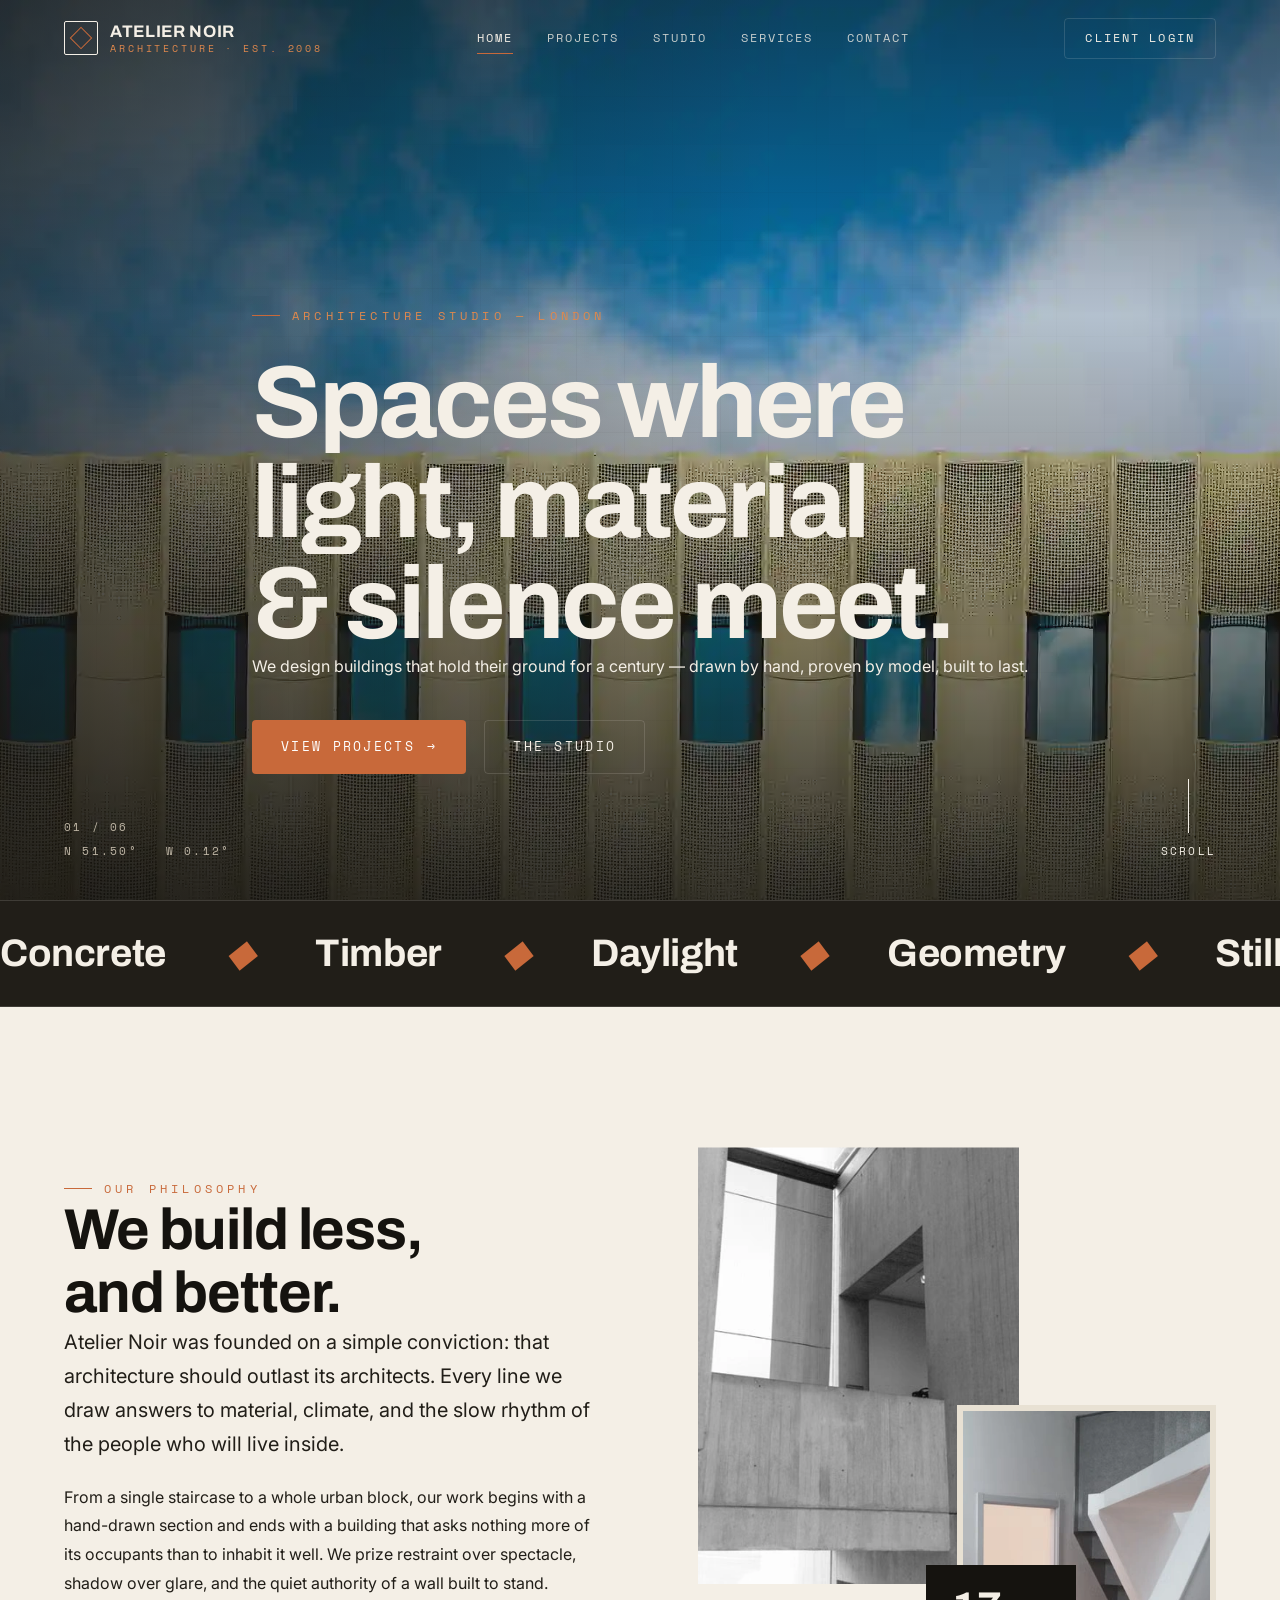
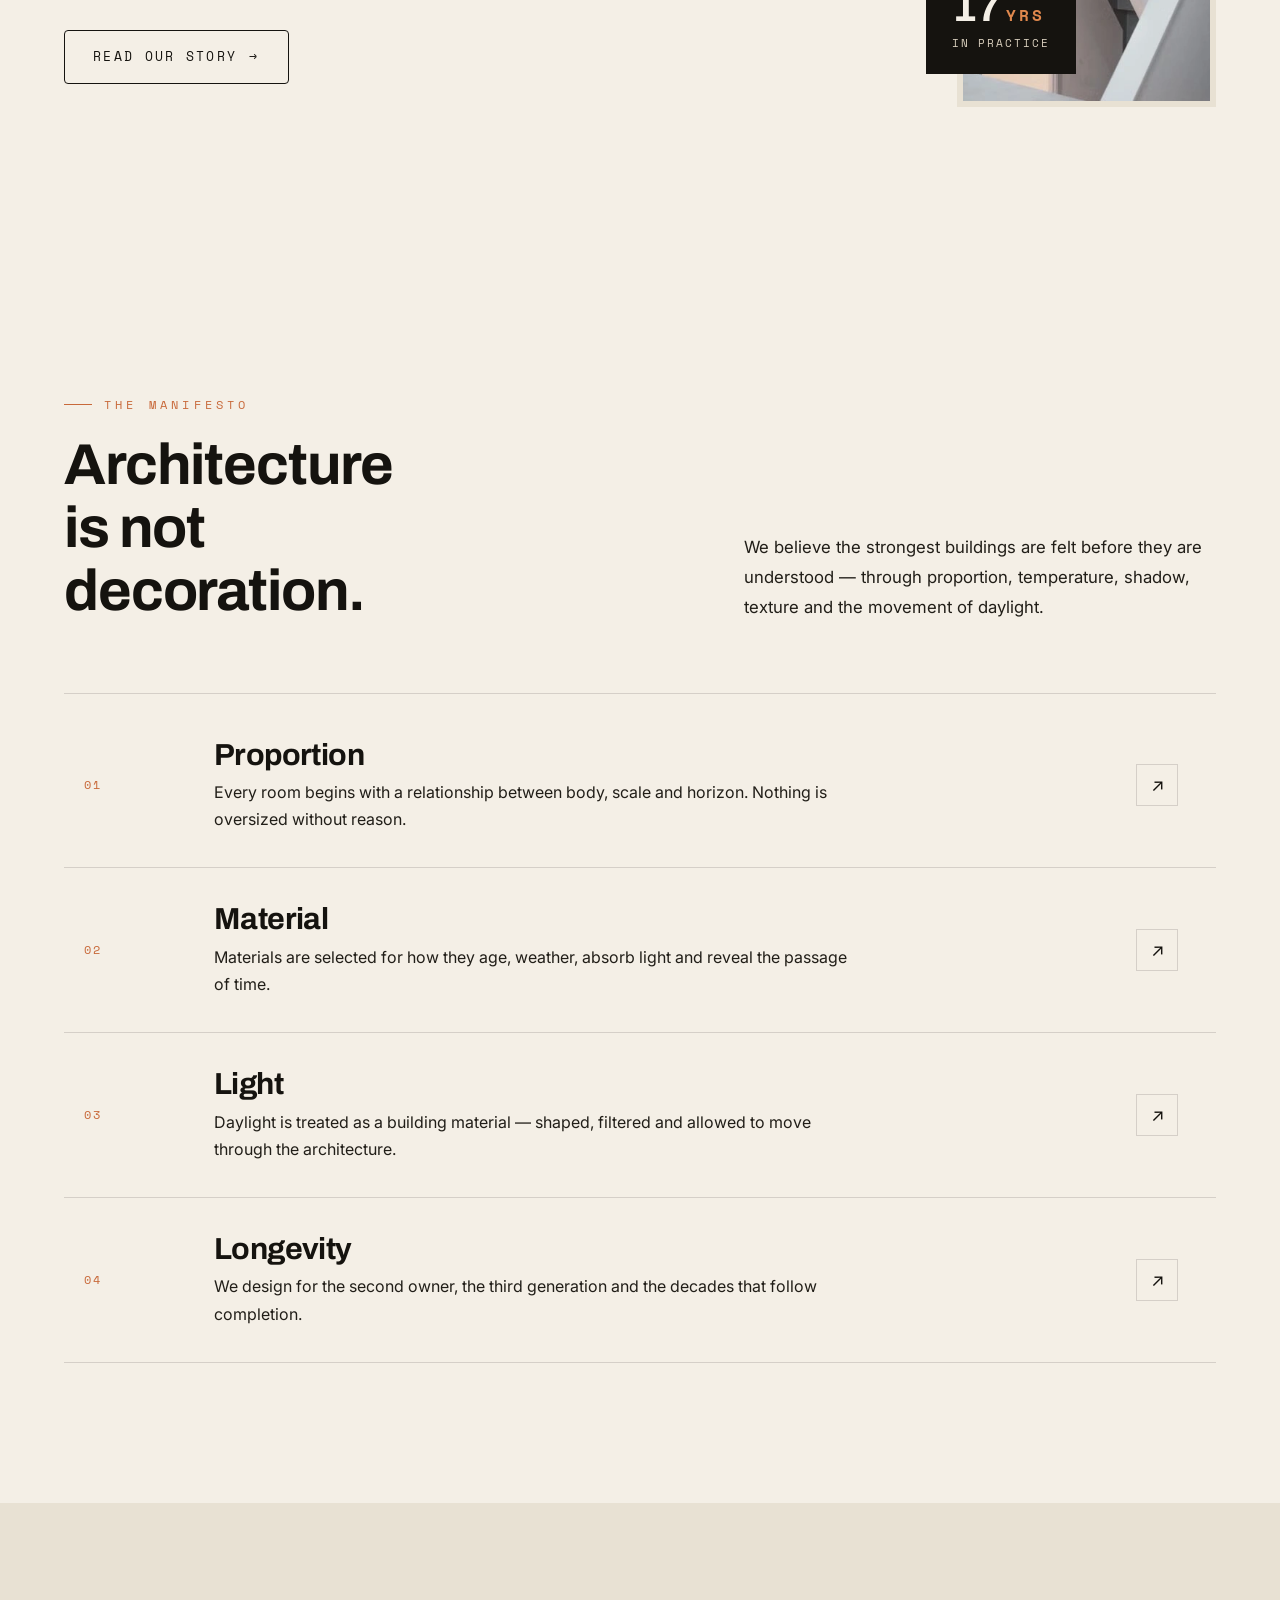
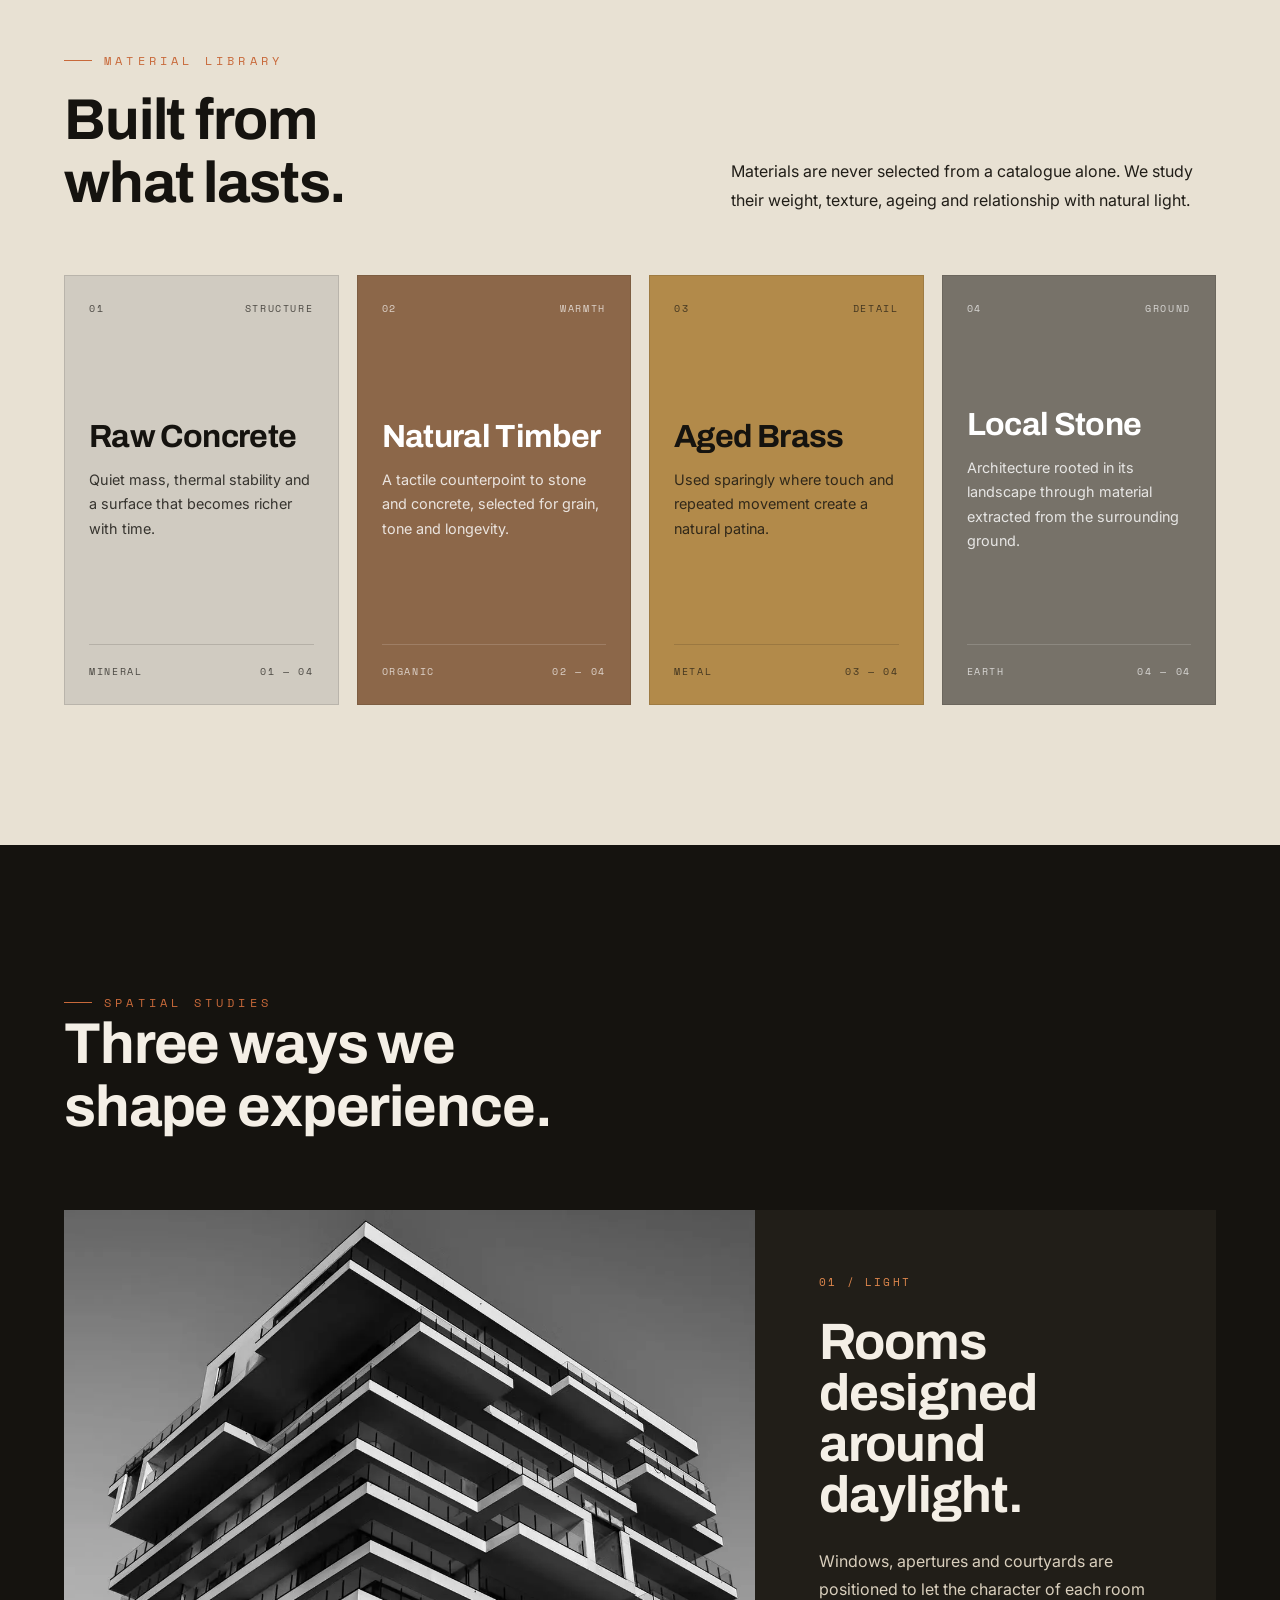
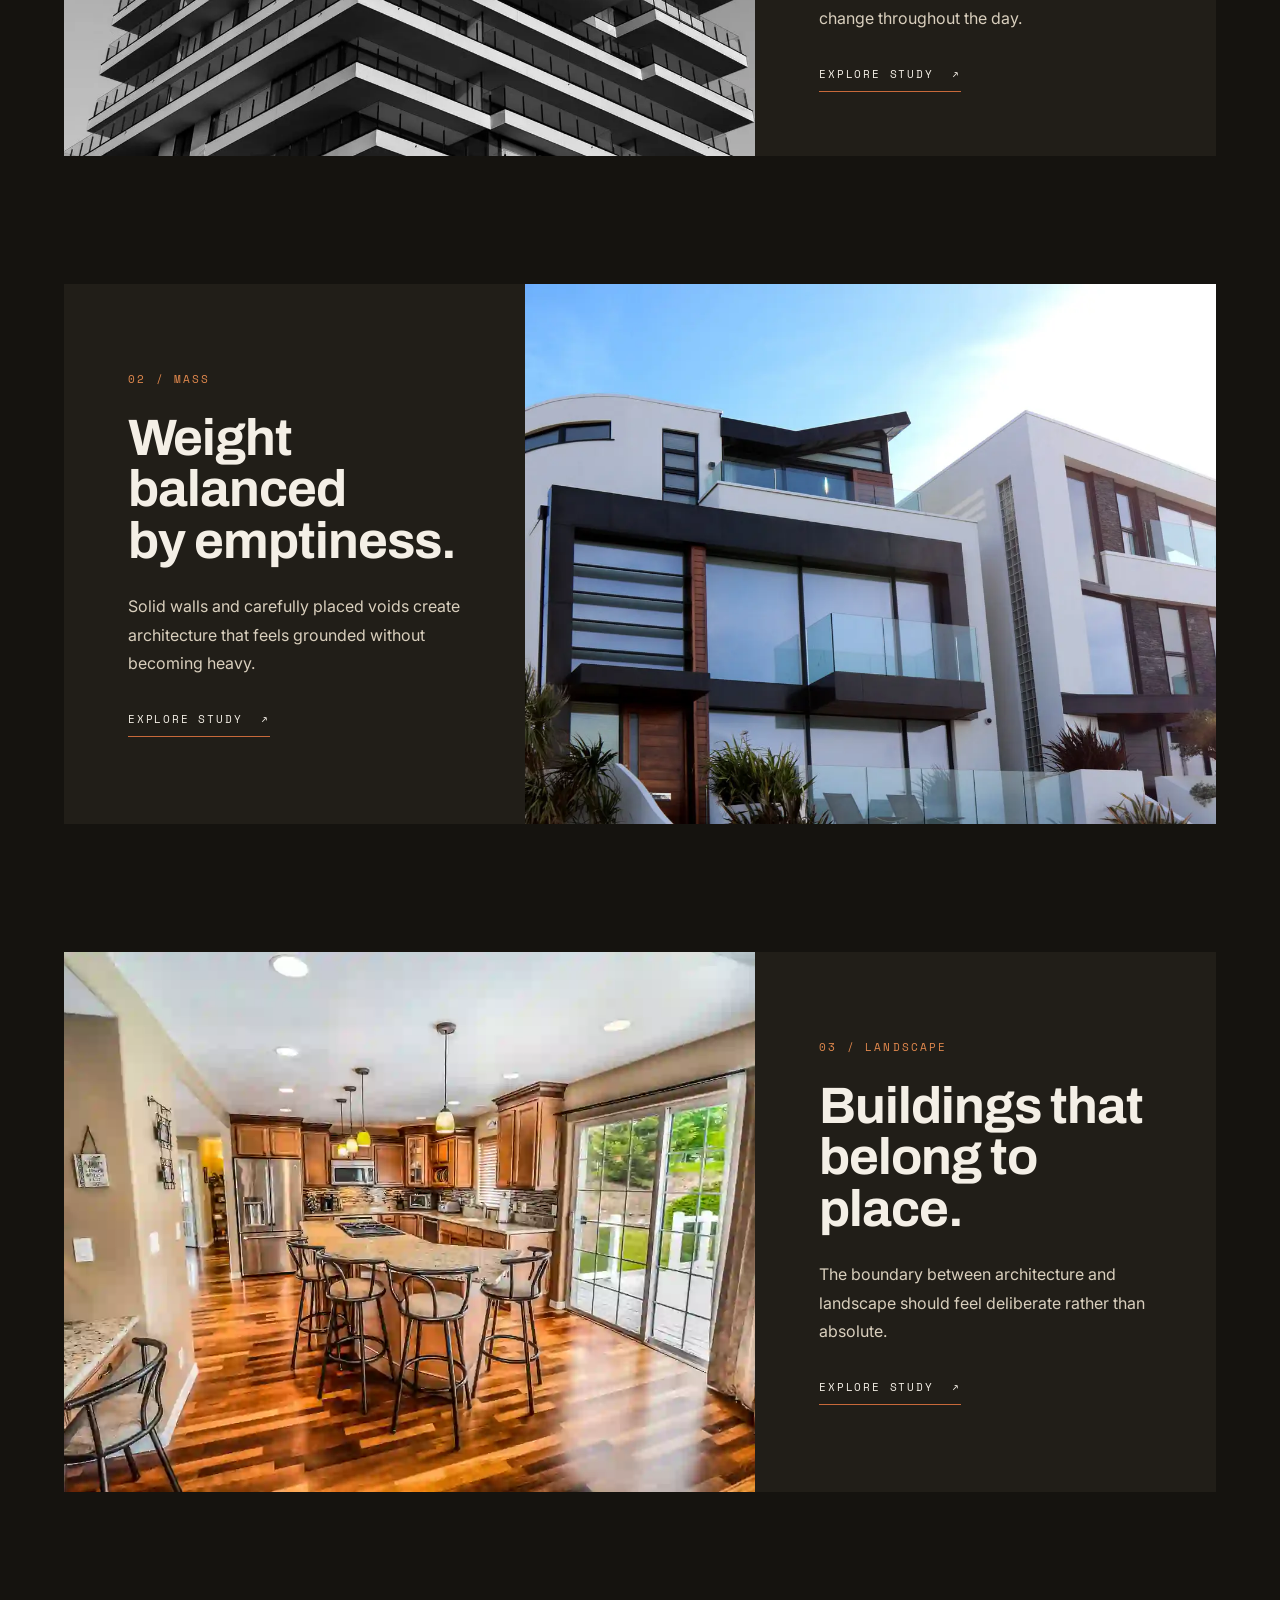
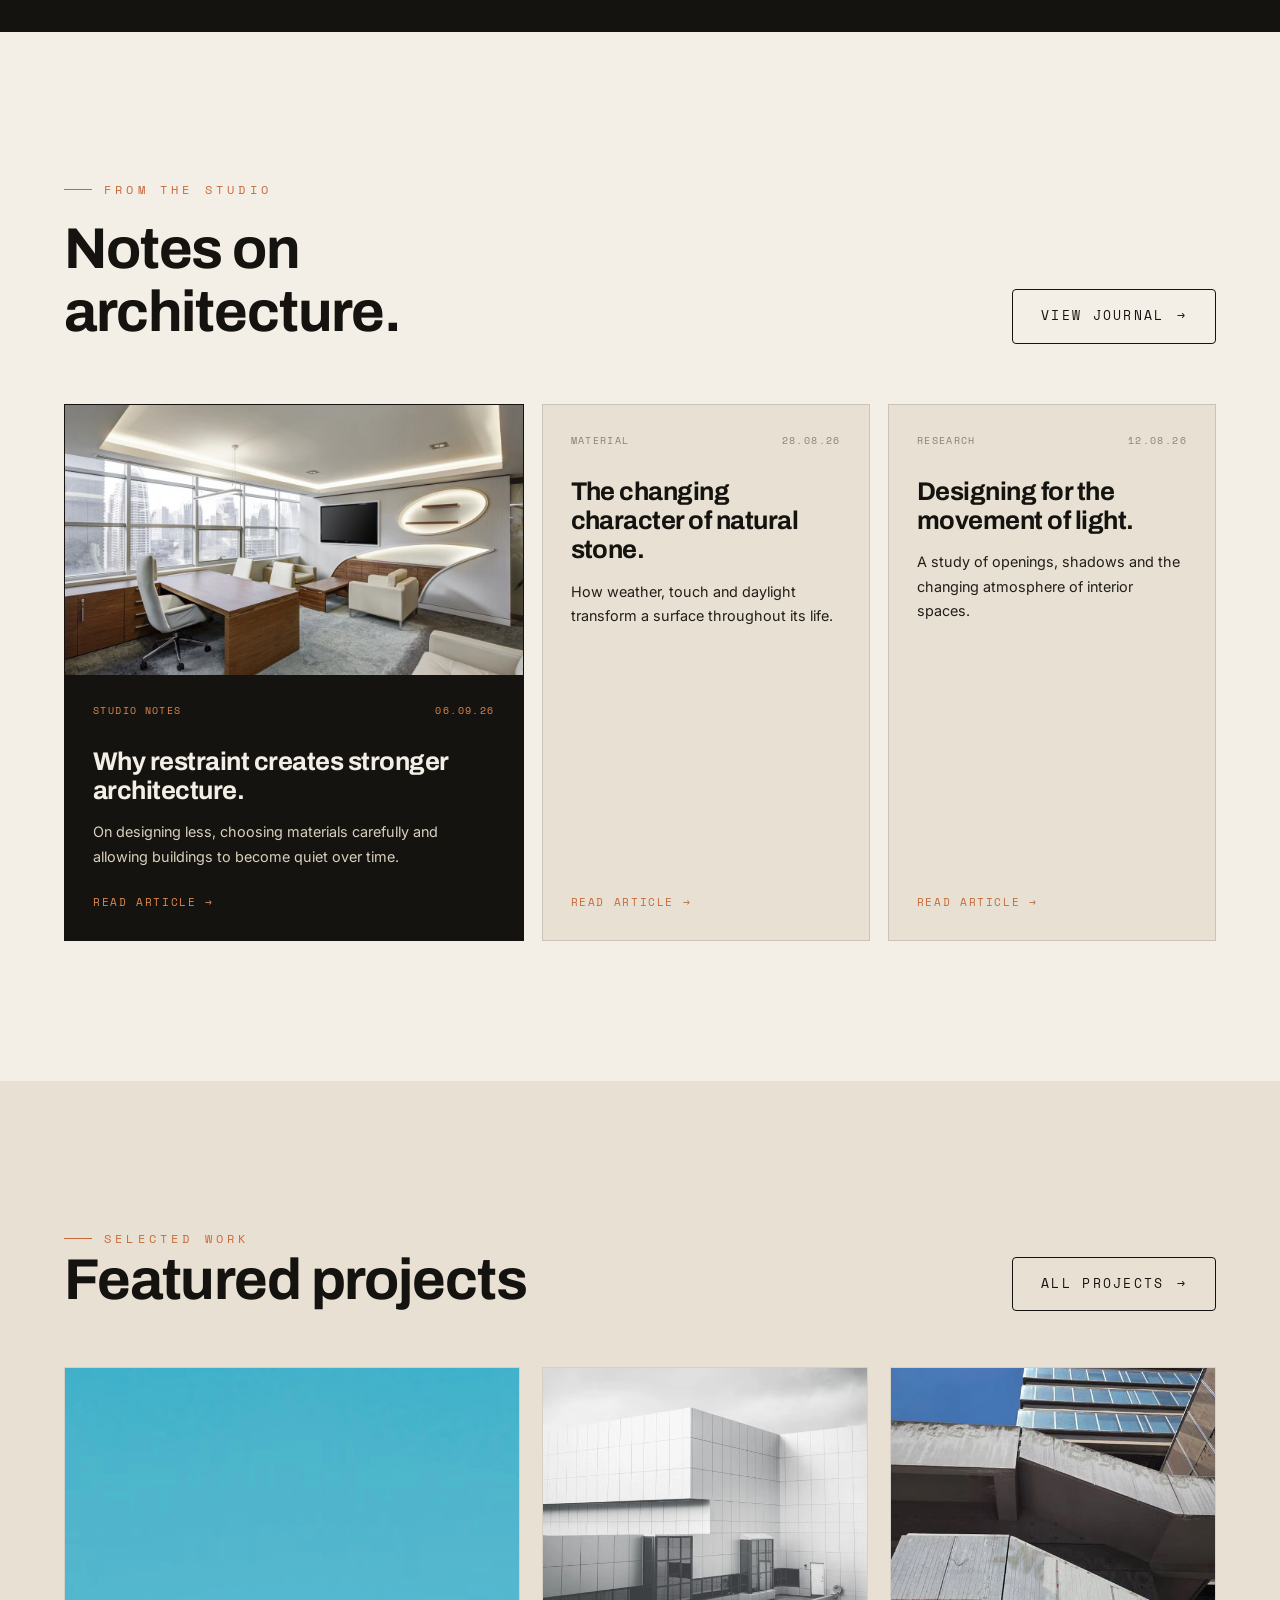
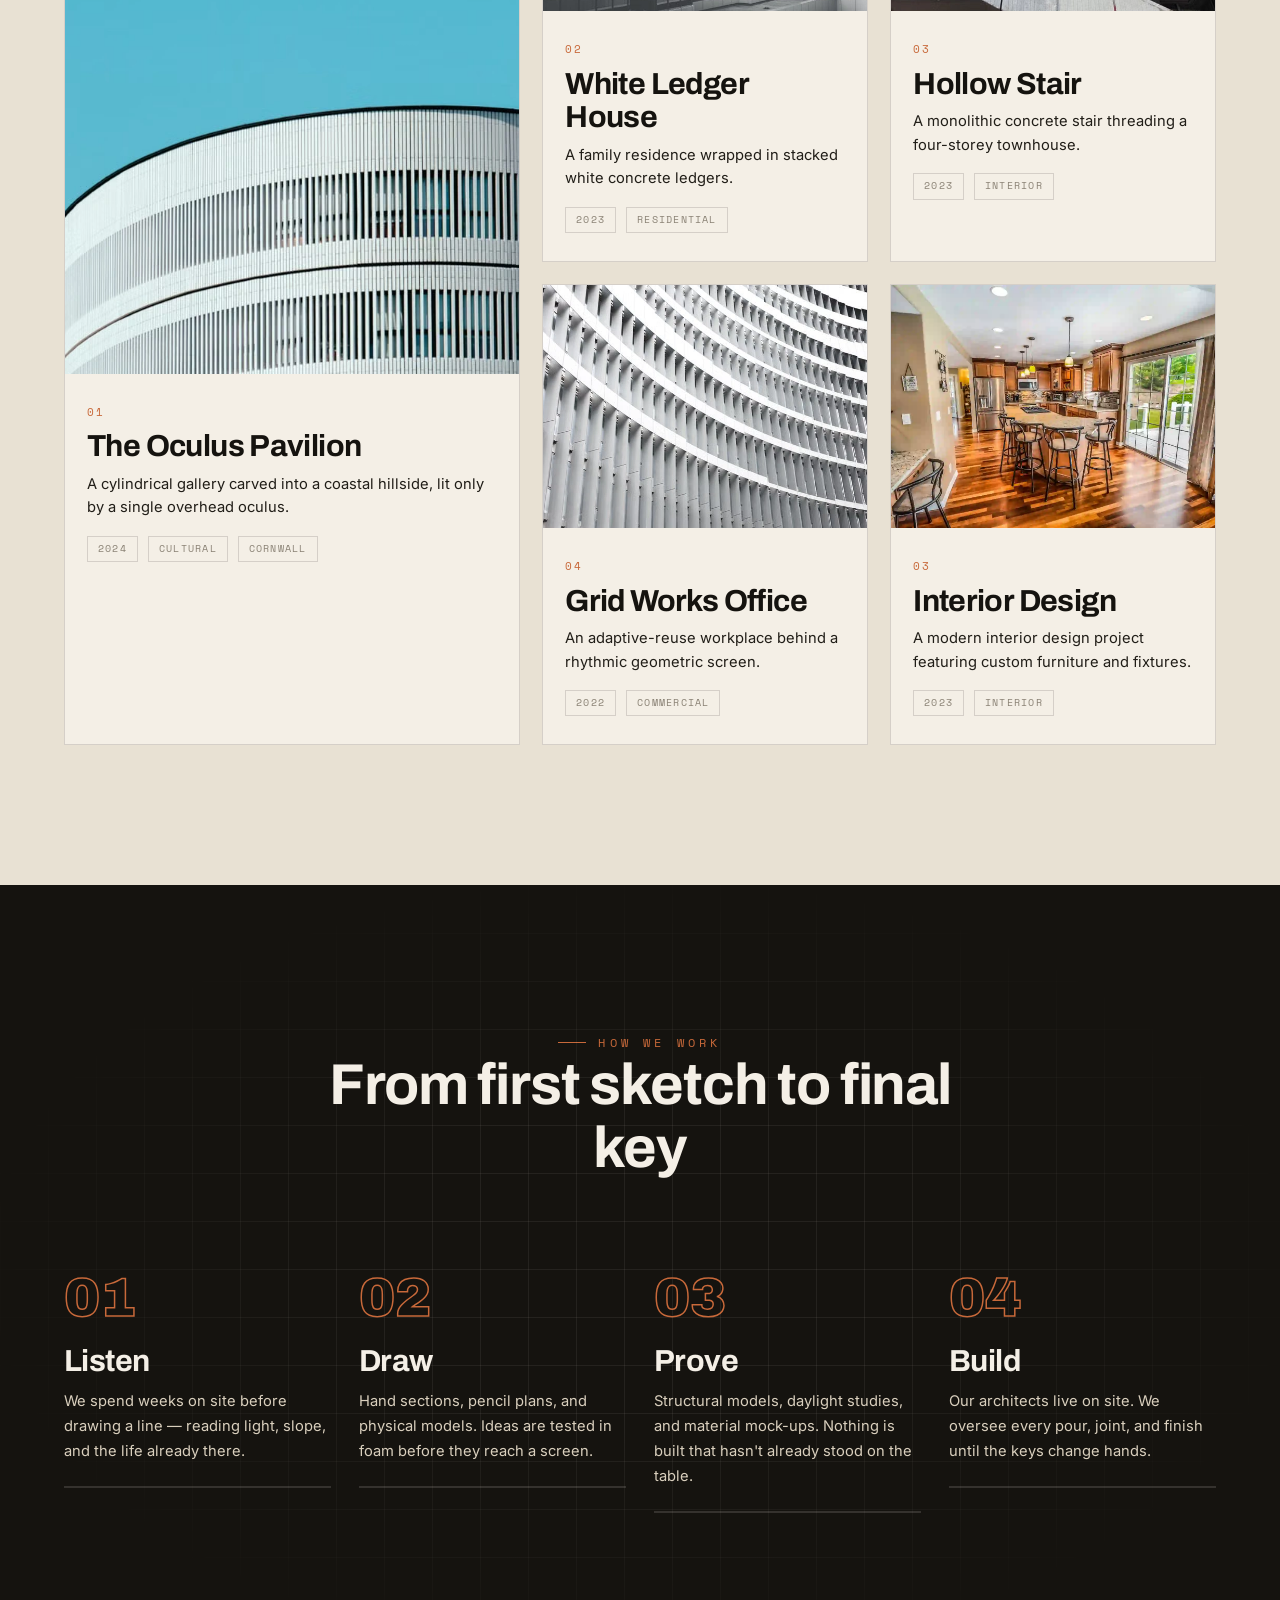
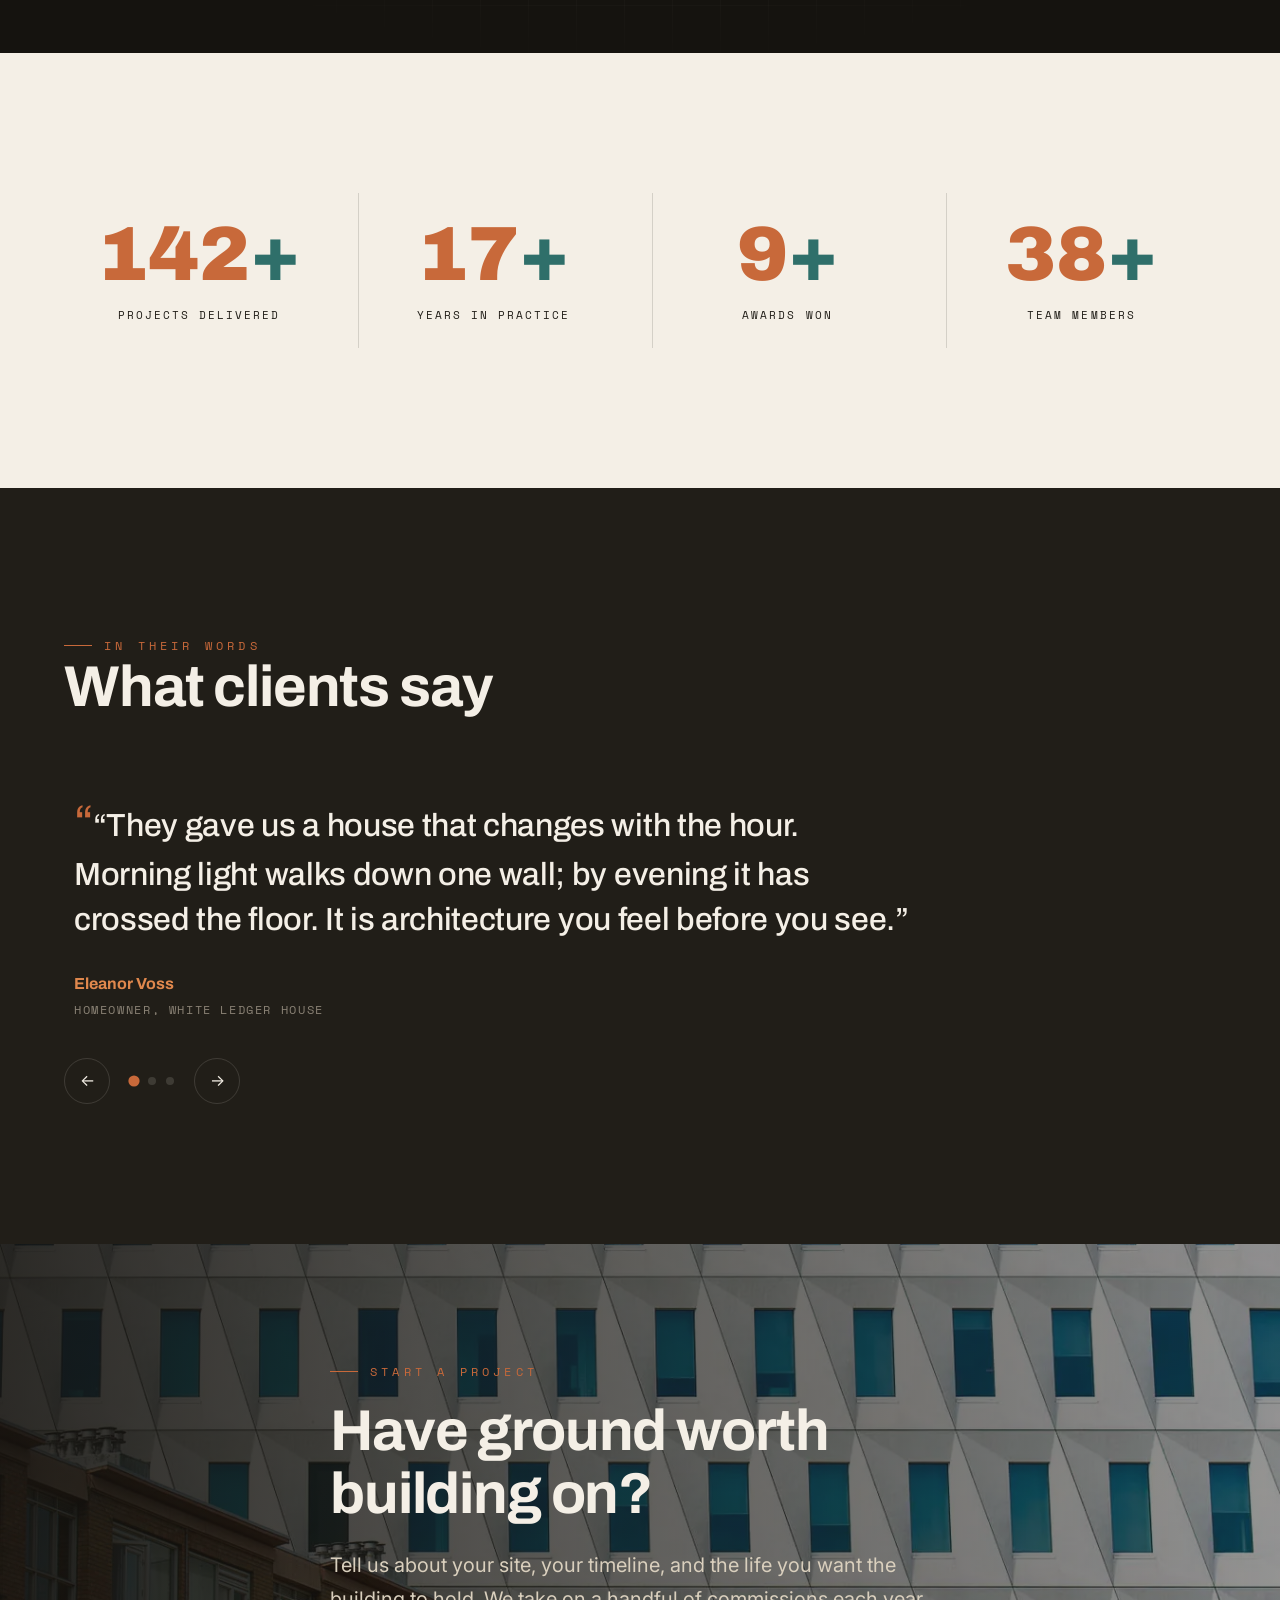
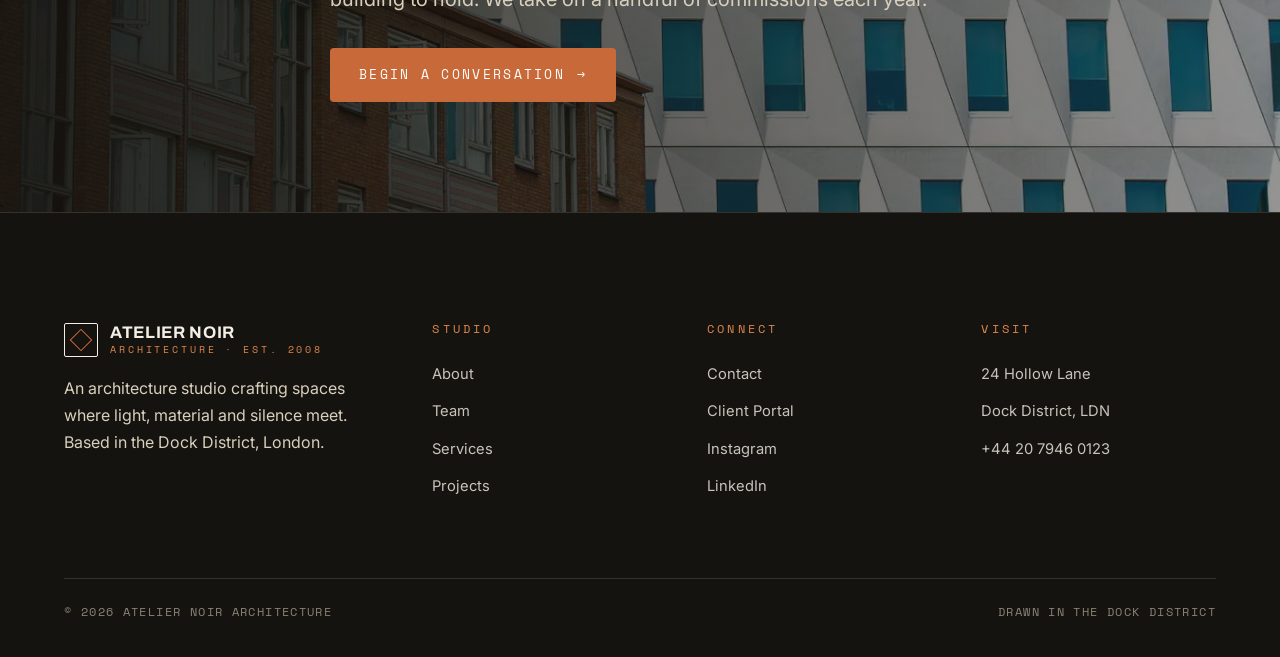
==== commit 5b926f4b: "." ====
--- a/index.html
+++ b/index.html
@@ -524,6 +524,17 @@
           <div class="proj-tags"><span>2022</span><span>Commercial</span></div>
         </div>
       </article>
+
+      <article class="proj-card">
+        <div class="proj-img"><img src="images/iinterior1.webp" alt="Concrete staircase" /></div>
+        <div class="proj-body">
+          <span class="proj-no">03</span>
+          <h3>Interior Design</h3>
+          <p>A modern interior design project featuring custom furniture and fixtures.</p>
+          <div class="proj-tags"><span>2023</span><span>Interior</span></div>
+        </div>
+      </article>
+
     </div>
   </div>
 </section>
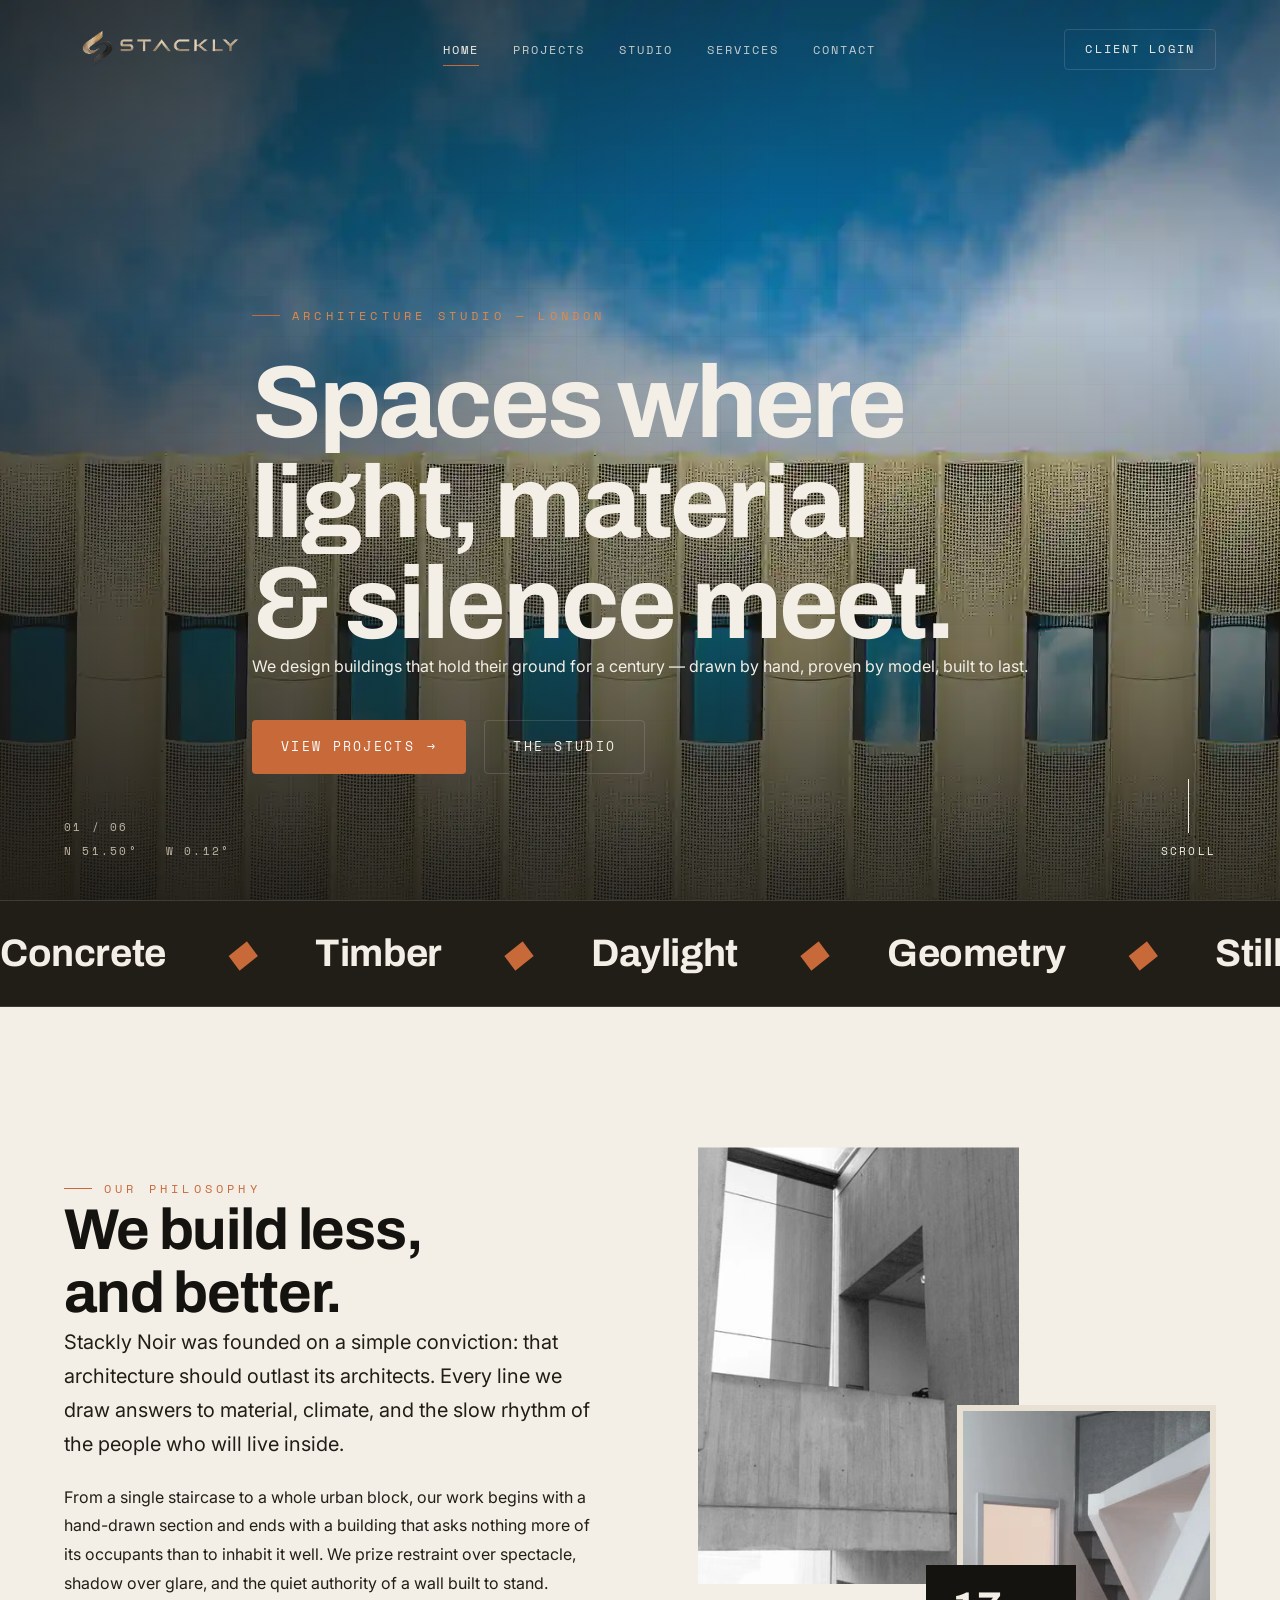
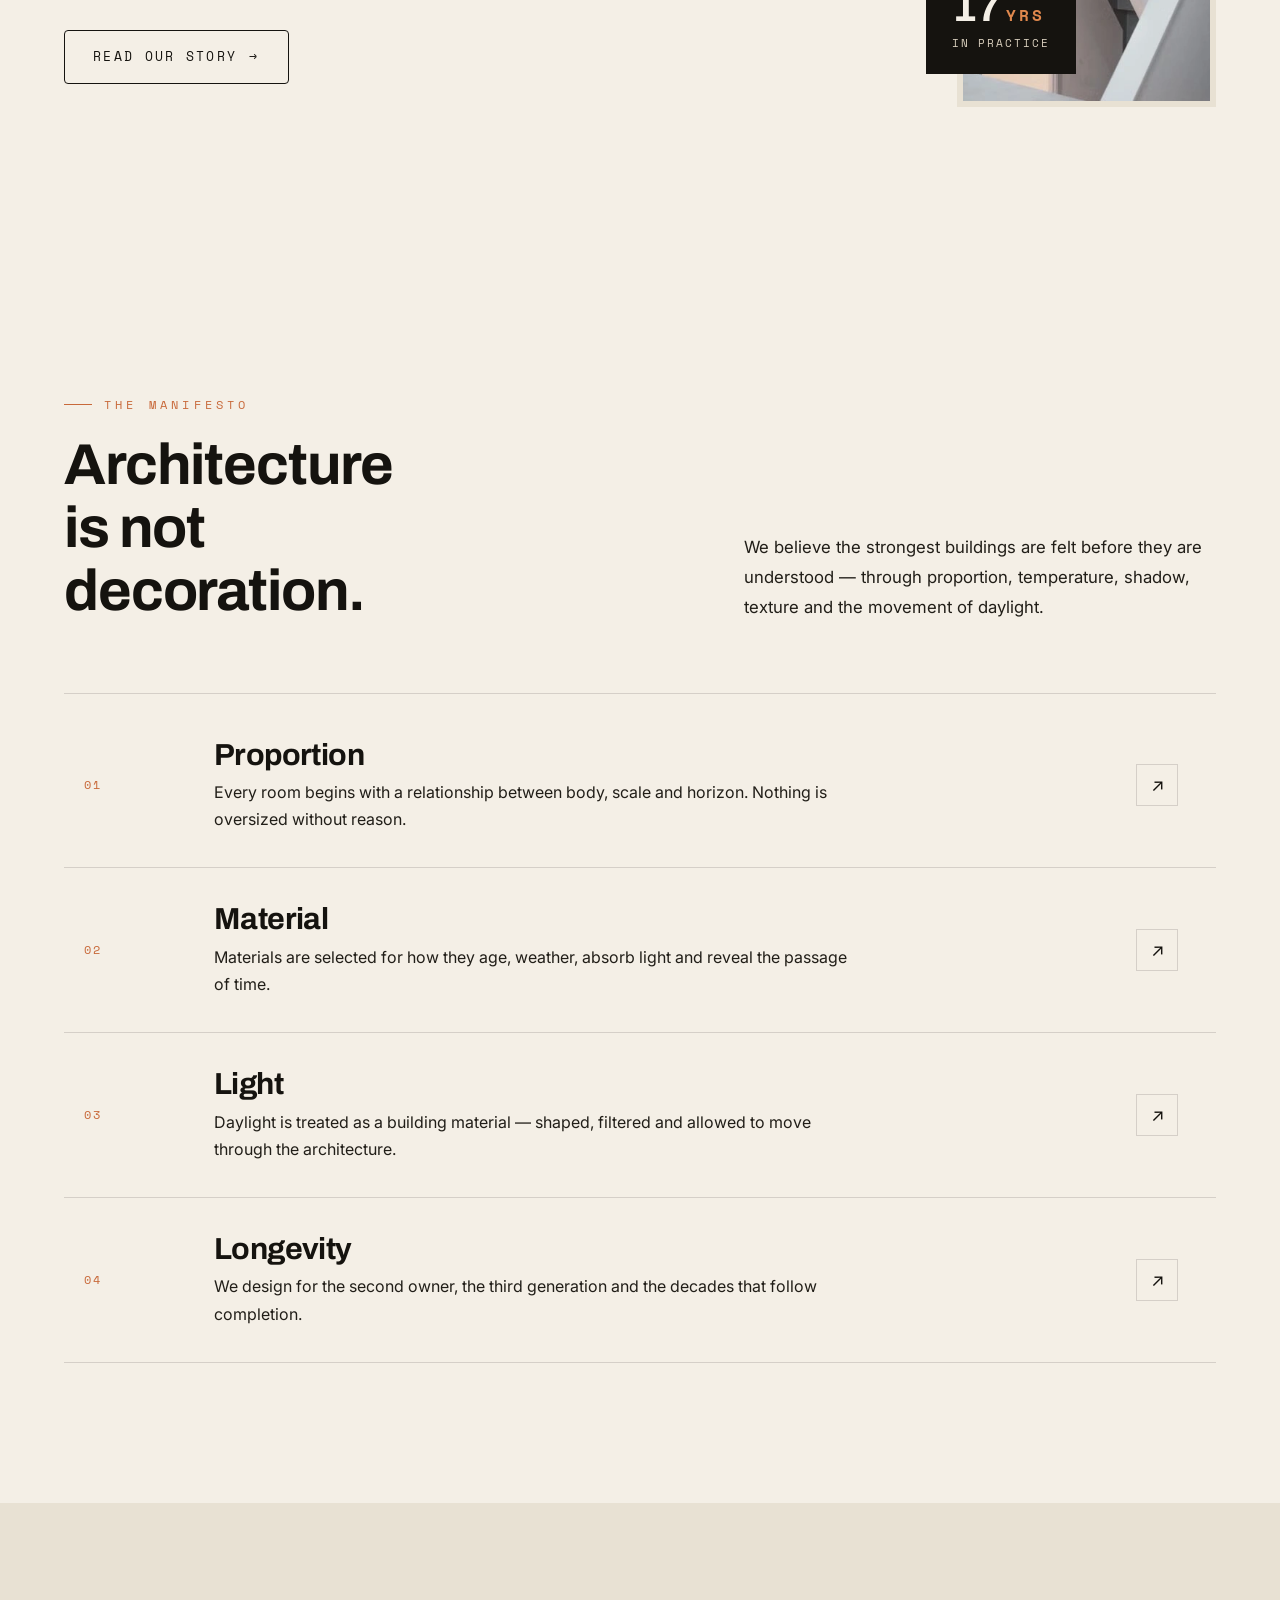
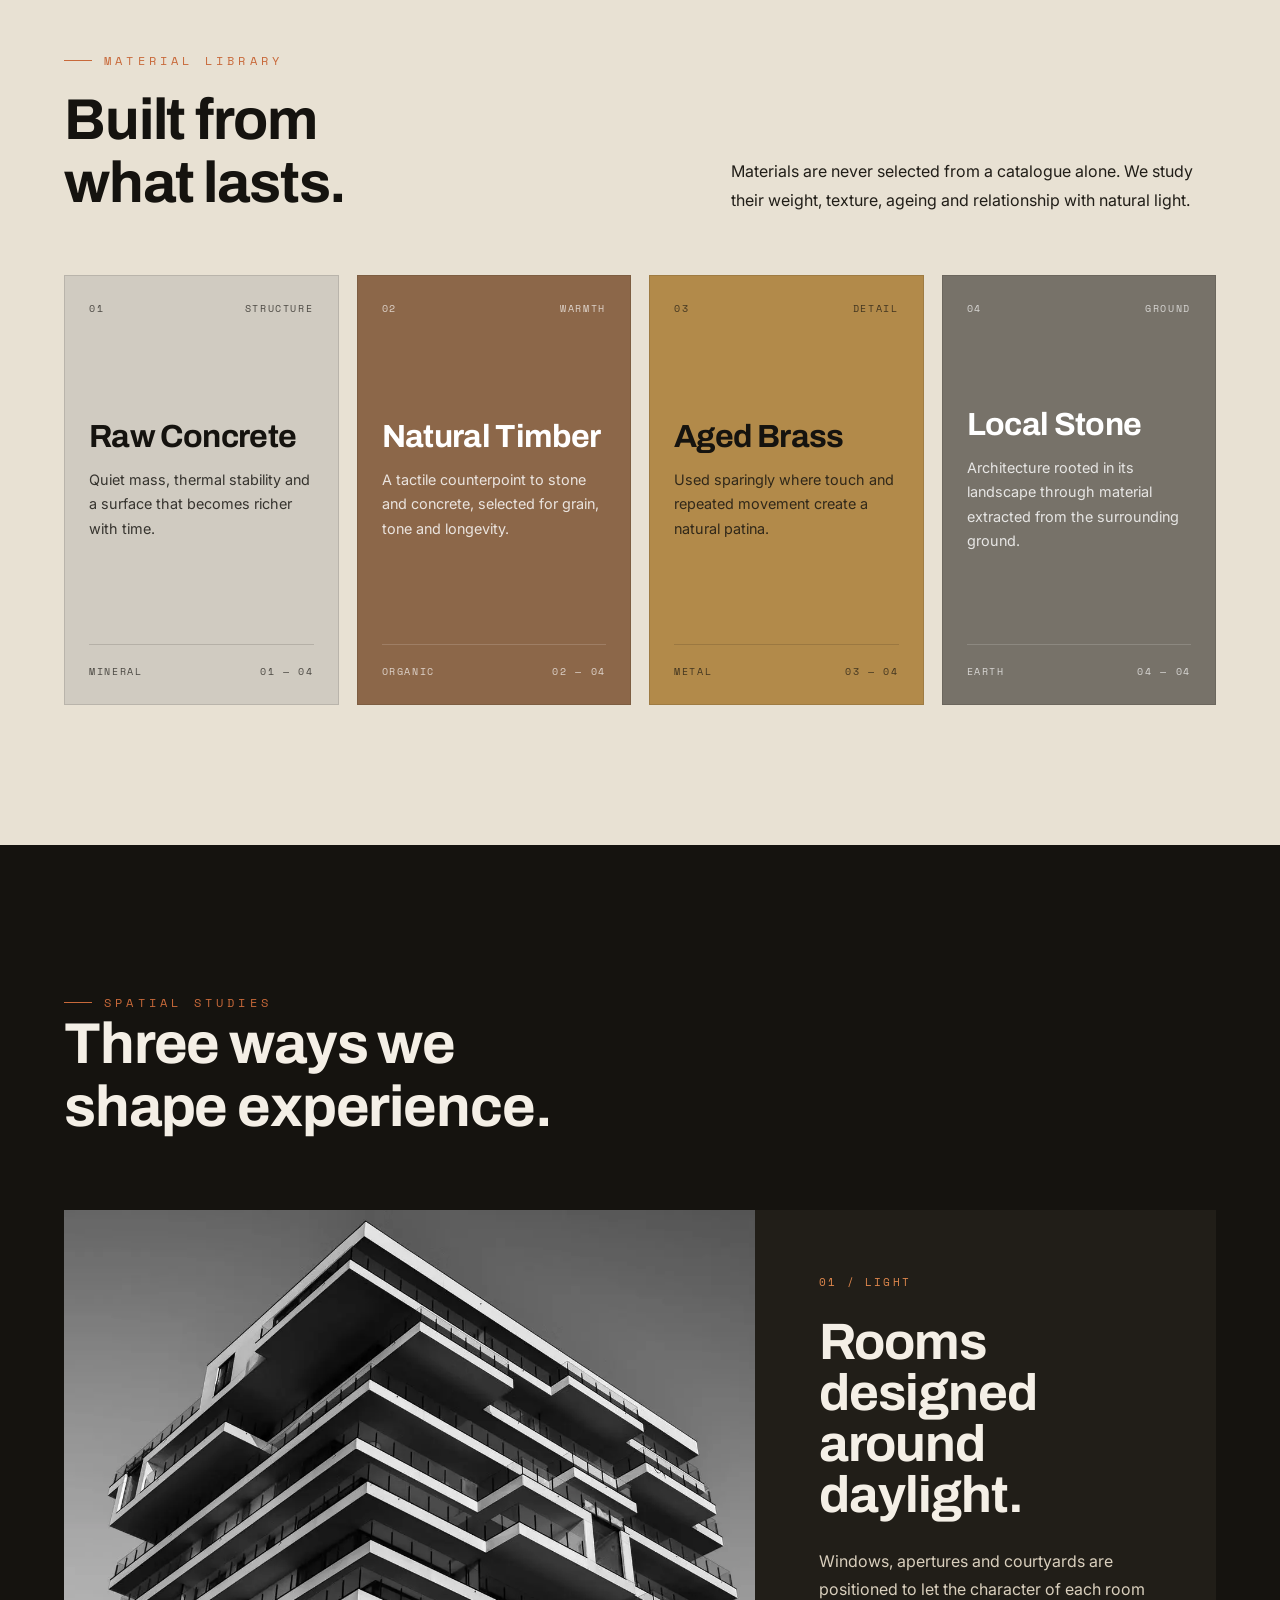
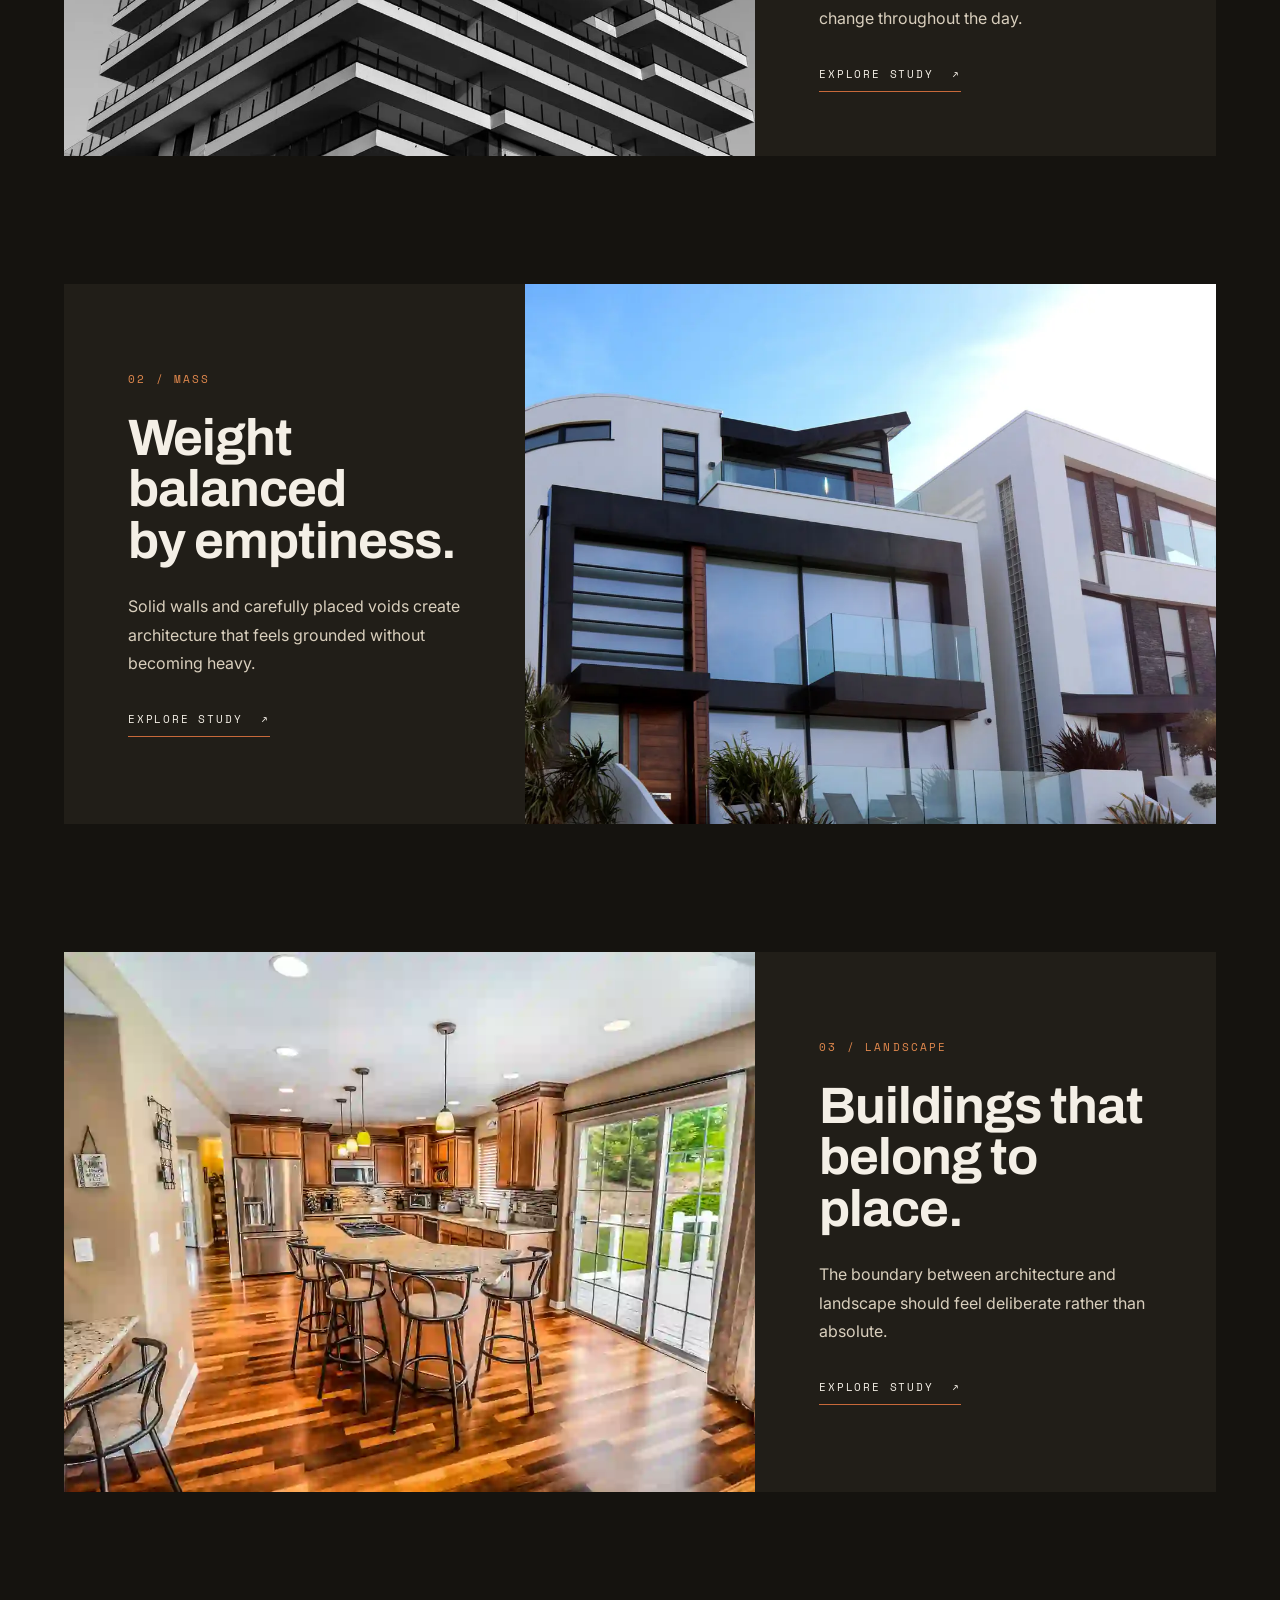
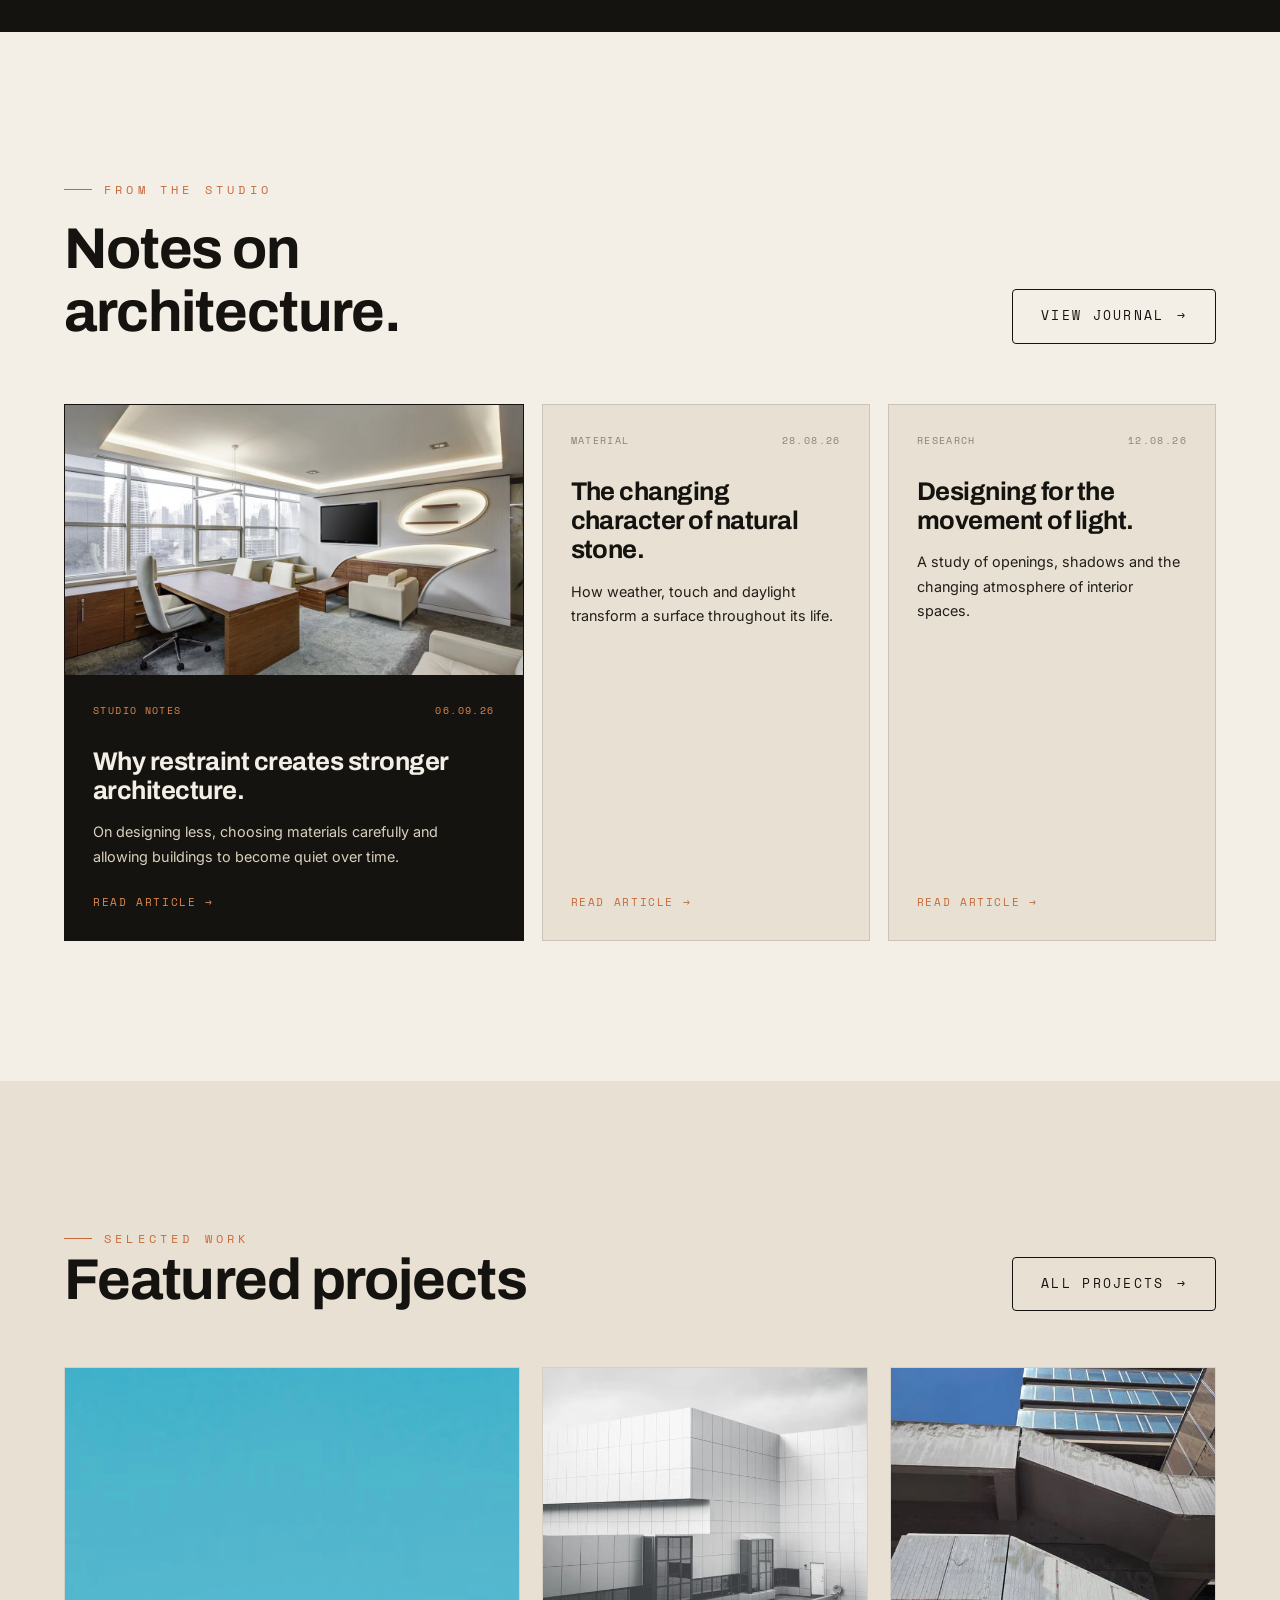
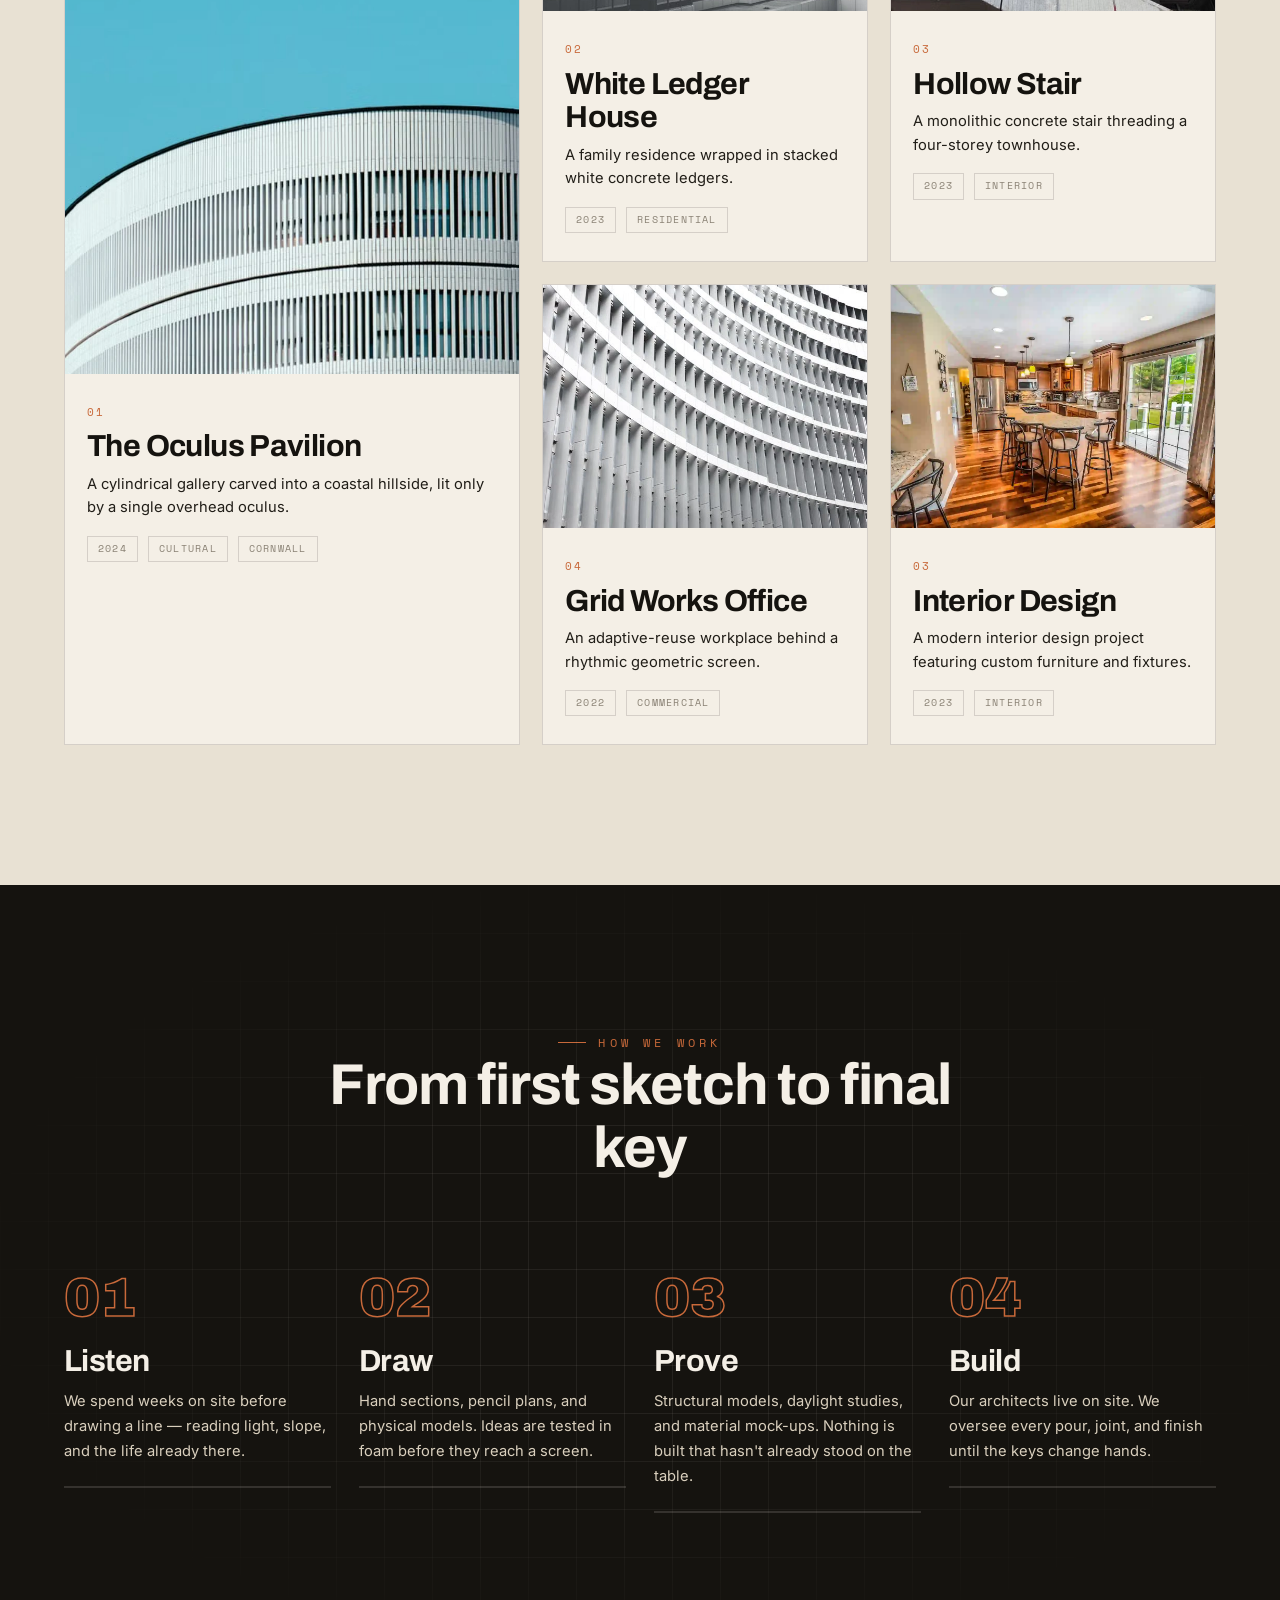
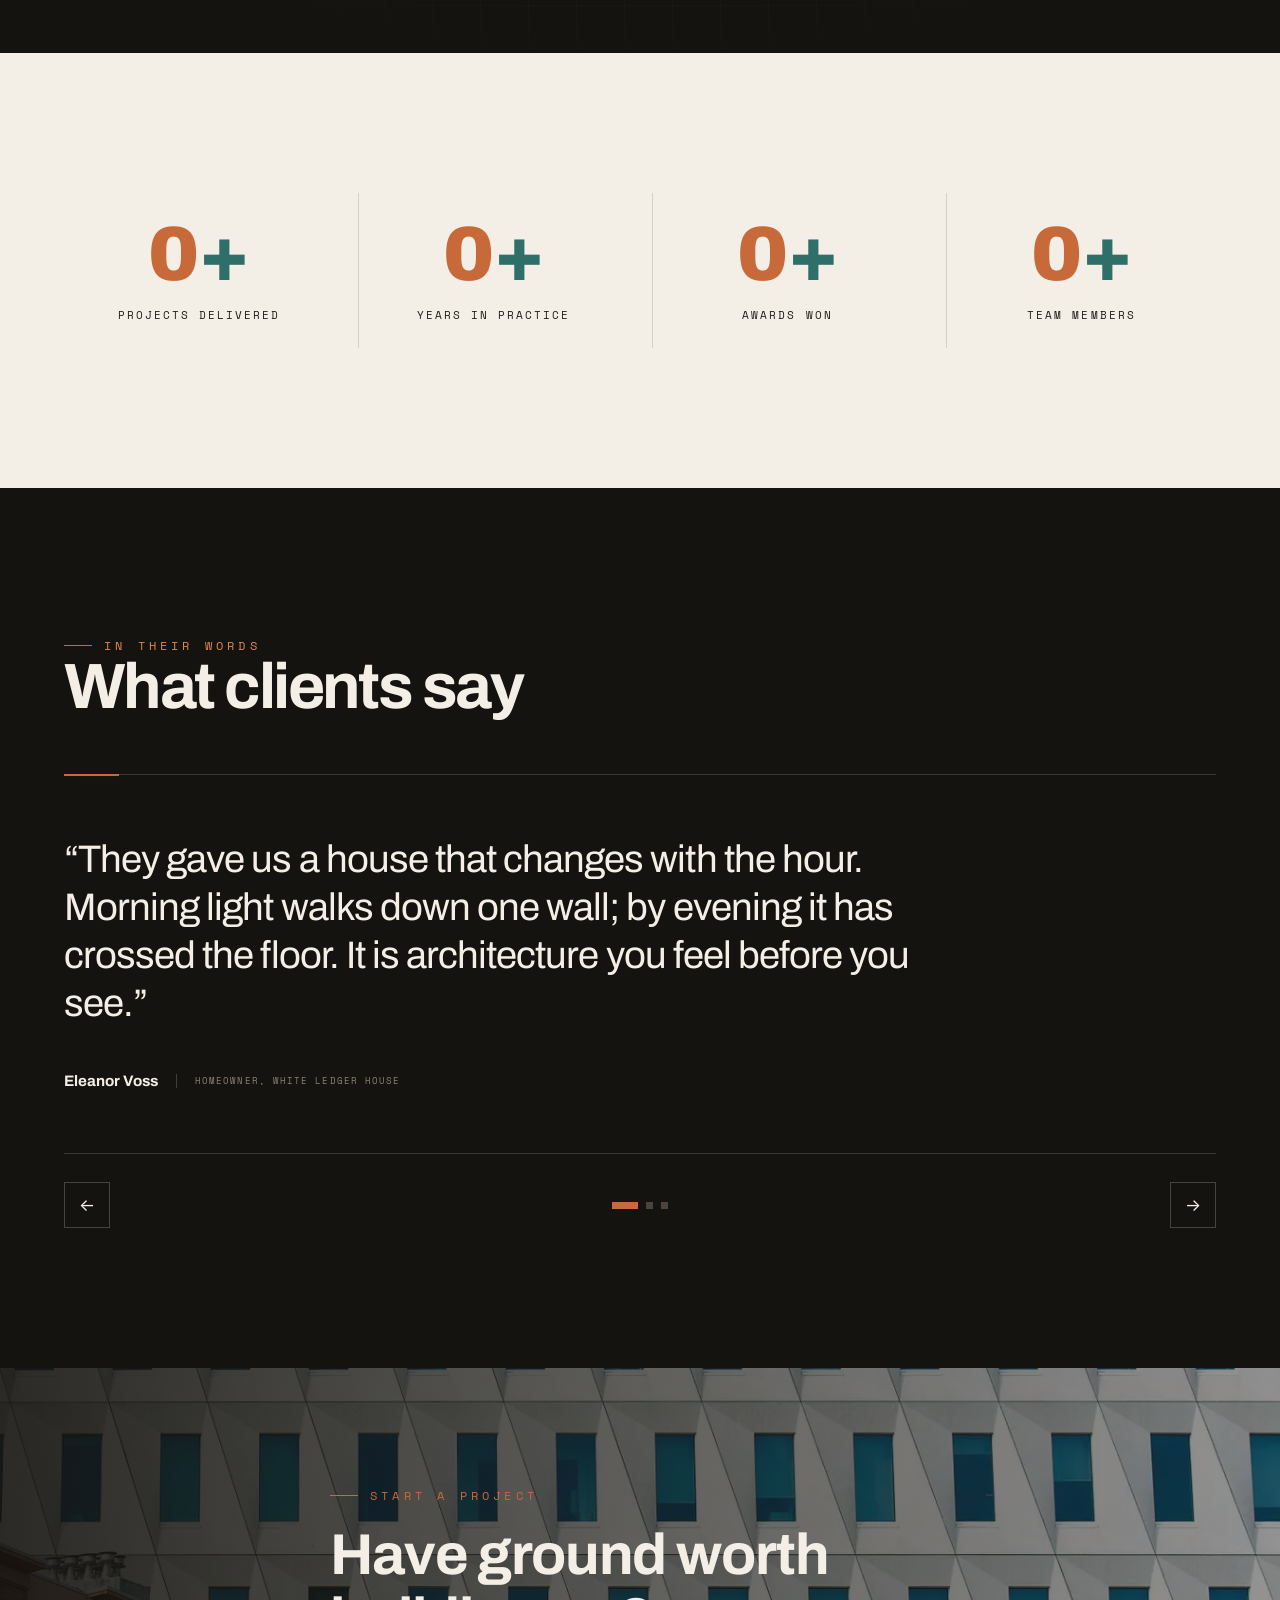
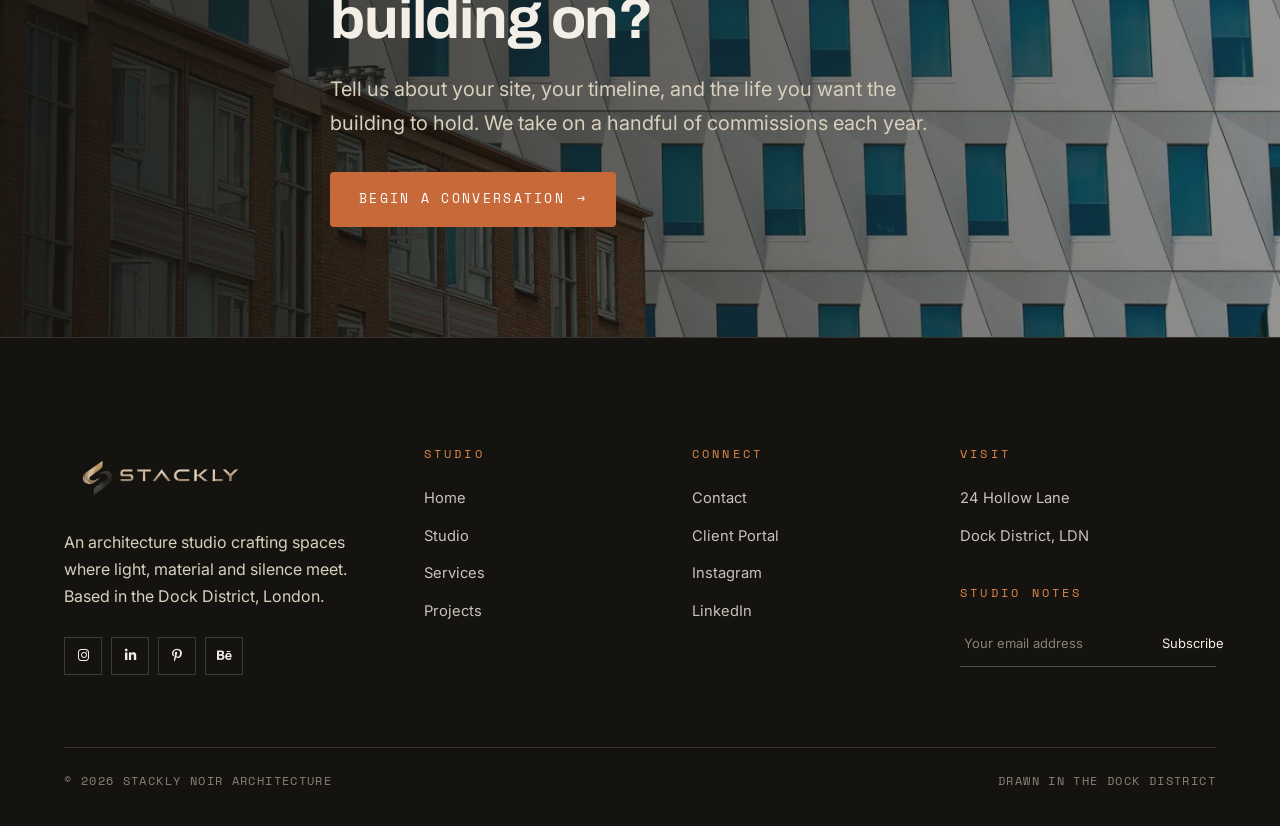
==== commit db495160: "." ====
--- a/index.html
+++ b/index.html
@@ -3,11 +3,12 @@
 <head>
 <meta charset="UTF-8" />
 <meta name="viewport" content="width=device-width, initial-scale=1.0" />
-<title>Atelier Noir — Architecture Studio</title>
-<meta name="description" content="Atelier Noir is an architecture studio crafting spaces where light, material and silence meet." />
+<title>Stackly Noir — Architecture Studio</title>
+<meta name="description" content="Stackly Noir is an architecture studio crafting spaces where light, material and silence meet." />
 <link rel="preconnect" href="https://fonts.googleapis.com" />
 <link rel="preconnect" href="https://fonts.gstatic.com" crossorigin />
 <link href="https://fonts.googleapis.com/css2?family=Archivo:wght@400;500;700;900&family=Inter:wght@300;400;500;600&family=Space+Mono:wght@400;700&display=swap" rel="stylesheet" />
+<link rel="stylesheet" href="https://cdnjs.cloudflare.com/ajax/libs/font-awesome/6.5.2/css/all.min.css">
 <link rel="stylesheet" href="css/theme.css" />
 <link rel="stylesheet" href="css/home.css" />
 </head>
@@ -16,8 +17,11 @@
 <!-- ============ NAV ============ -->
 <header class="topbar">
   <a href="index.html" class="brand">
-    <span class="brand-mark"></span>
-    <span class="brand-name">ATELIER NOIR<span>ARCHITECTURE · EST. 2008</span></span>
+    <img 
+     src="images/logooi.webp" 
+     alt="Stackly Noir Architecture"
+     class="brand-logo"
+    >
   </a>
   <nav class="nav-links">
     <a href="index.html">Home</a>
@@ -45,7 +49,7 @@
     <a href="login.html" class="btn login-btn">Client Login</a>
     <div class="m-contact">
       24 Hollow Lane, Dock District<br />
-      hello&#64;ateliernoir.studio<br />
+      hello&#64;Stacklynoir.studio<br />
       +44 20 7946 0123
     </div>
   </div>
@@ -95,7 +99,7 @@
     <div class="intro-text reveal">
       <p class="eyebrow">Our Philosophy</p>
       <h2>We build less, and&nbsp;better.</h2>
-      <p class="lead">Atelier Noir was founded on a simple conviction: that architecture should outlast its architects. Every line we draw answers to material, climate, and the slow rhythm of the people who will live inside.</p>
+      <p class="lead">Stackly Noir was founded on a simple conviction: that architecture should outlast its architects. Every line we draw answers to material, climate, and the slow rhythm of the people who will live inside.</p>
       <p class="intro-body">From a single staircase to a whole urban block, our work begins with a hand-drawn section and ends with a building that asks nothing more of its occupants than to inhabit it well. We prize restraint over spectacle, shadow over glare, and the quiet authority of a wall built to stand.</p>
       <a href="error.html" class="btn btn-outline btn-dark">Read our story <span class="arrow">&rarr;</span></a>
     </div>
@@ -612,14 +616,18 @@
           <figcaption><strong>Eleanor Voss</strong><span>Homeowner, White Ledger House</span></figcaption>
         </figure>
         <figure class="quote">
-          <blockquote>“Atelier Noir treated our gallery as a problem of silence — how to make a room quiet enough for art to speak. The result is the most-respected space we have ever opened.”</blockquote>
+          <blockquote>“Stackly Noir treated our gallery as a problem of silence — how to make a room quiet enough for art to speak. The result is the most-respected space we have ever opened.”</blockquote>
           <figcaption><strong>Marcus Lindqvist</strong><span>Director, The Oculus Pavilion</span></figcaption>
         </figure>
         <figure class="quote">
           <blockquote>“The stair they built for us is the heart of the house. Guests stop talking when they reach it. That is what good architecture does — it pauses people.”</blockquote>
           <figcaption><strong>Priya Anand</strong><span>Client, Hollow Stair</span></figcaption>
         </figure>
-      </div>
+
+      </div>
+
+      
+
       <div class="quote-nav">
         <button class="q-prev" aria-label="Previous">&larr;</button>
         <div class="q-dots" id="qDots"></div>
@@ -646,35 +654,76 @@
   <div class="container">
     <div class="footer-grid">
       <div class="footer-brand">
-        <div class="brand">
-          <span class="brand-mark"></span>
-          <span class="brand-name">ATELIER NOIR<span>ARCHITECTURE · EST. 2008</span></span>
-        </div>
+        <a href="index.html" class="brand">
+            <img 
+             src="images/logooi.webp"
+             alt="Stackly Noir Architecture"   
+             class="brand-logo"
+            >
+        </a>
         <p>An architecture studio crafting spaces where light, material and silence meet. Based in the Dock District, London.</p>
+        <div class="footer-social">
+           <a href="#" aria-label="Instagram">
+            <i class="fa-brands fa-instagram"></i>
+           </a>
+
+           <a href="#" aria-label="LinkedIn">
+            <i class="fa-brands fa-linkedin-in"></i>
+           </a>
+
+           <a href="#" aria-label="Pinterest">
+            <i class="fa-brands fa-pinterest-p"></i>
+           </a>
+
+           <a href="#" aria-label="Behance">
+            <i class="fa-brands fa-behance"></i>
+           </a>
+        </div>
       </div>
       <div class="footer-col">
         <h4>Studio</h4>
-        <a href="studio.html">About</a>
-        <a href="studio.html#team">Team</a>
+        <a href="index.html">Home</a>
+        <a href="studio.html">Studio</a>
         <a href="services.html">Services</a>
         <a href="projects.html">Projects</a>
       </div>
       <div class="footer-col">
         <h4>Connect</h4>
-        <a href="contact.html">Contact</a>
-        <a href="login.html">Client Portal</a>
-        <a href="#">Instagram</a>
-        <a href="#">LinkedIn</a>
+        <a href="error.html">Contact</a>
+        <a href="error.html">Client Portal</a>
+        <a href="error.html">Instagram</a>
+        <a href="error.html">LinkedIn</a>
       </div>
       <div class="footer-col">
         <h4>Visit</h4>
         <li>24 Hollow Lane</li>
         <li>Dock District, LDN</li>
-        <li>+44 20 7946 0123</li>
-      </div>
-    </div>
+        <!-- <li>+44 20 7946 0123</li> -->
+
+        <div class="footer-newsletter">
+           <h4>Studio Notes</h4>
+
+           <form class="newsletter-form">
+              <input 
+                type="email" 
+                placeholder="Your email address"
+                aria-label="Email address"
+                required
+               >
+
+               <button type="submit">
+                   Subscribe
+               </button>
+           </form>
+        </div>
+
+      </div>
+    </div>
+
+    
+
     <div class="footer-bottom">
-      <span>© <span class="js-year">2026</span> Atelier Noir Architecture</span>
+      <span>© <span class="js-year">2026</span> Stackly Noir Architecture</span>
       <span>Drawn in the Dock District</span>
     </div>
   </div>
--- a/css/theme.css
+++ b/css/theme.css
@@ -142,6 +142,27 @@
   padding: 12px var(--gut);
   border-bottom-color: var(--line);
 }
+
+.brand {
+  display: inline-flex;
+  align-items: center;
+  text-decoration: none;
+}
+
+.brand-logo {
+  display: block;
+  width: 190px;
+  height: auto;
+  object-fit: contain;
+}
+
+/* Mobile */
+@media (max-width: 600px) {
+  .brand-logo {
+    width: 155px;
+  }
+}
+
 .brand { display: flex; align-items: center; gap: 12px; color: var(--paper); }
 .brand-mark {
   width: 34px; height: 34px; position: relative;
@@ -344,3 +365,168 @@
   .footer-grid { grid-template-columns: 1fr; }
   .mobile-menu { width: 62vw; }
 }
+
+
+
+/* ============================================================
+   FOOTER SOCIAL ICONS
+   ============================================================ */
+
+.footer-social {
+  display: flex;
+  align-items: center;
+  gap: 9px;
+  margin-top: 26px;
+}
+
+.footer-social a {
+  width: 38px;
+  height: 38px;
+
+  display: flex;
+  align-items: center;
+  justify-content: center;
+
+  border: 1px solid rgba(244, 239, 230, 0.18);
+  background: transparent;
+
+  color: var(--paper);
+
+  font-size: 13px;
+  text-decoration: none;
+
+  transition:
+    background 0.3s ease,
+    border-color 0.3s ease,
+    color 0.3s ease,
+    transform 0.3s ease;
+}
+
+.footer-social a:hover {
+  background: var(--accent);
+  border-color: var(--accent);
+  color: #fff;
+
+  transform: translateY(-3px);
+}
+
+
+/* ============================================================
+   FOOTER NEWSLETTER
+   ============================================================ */
+
+.footer-newsletter {
+  max-width: 360px;
+  margin-top: 32px;
+}
+
+.footer-newsletter > span {
+  display: block;
+
+  margin-bottom: 12px;
+
+  color: var(--paper);
+
+  font-family: "Space Mono", monospace;
+  font-size: 10px;
+  font-weight: 700;
+  text-transform: uppercase;
+  letter-spacing: 0.14em;
+}
+
+.newsletter-form {
+  display: flex;
+  width: 100%;
+
+  border-bottom: 1px solid rgba(244, 239, 230, 0.28);
+}
+
+.newsletter-form input {
+  flex: 1;
+  min-width: 0;
+
+  height: 46px;
+
+  padding: 0 4px;
+
+  border: 0;
+  outline: none;
+  background: transparent;
+
+  color: var(--paper);
+
+  font-family: "Inter", sans-serif;
+  font-size: 13px;
+}
+
+.newsletter-form input::placeholder {
+  color: var(--stone);
+}
+
+.newsletter-form input:focus {
+  color: var(--paper);
+}
+
+.newsletter-form button {
+  width: 46px;
+  height: 46px;
+
+  flex-shrink: 0;
+
+  display: flex;
+  align-items: center;
+  justify-content: center;
+
+  border: 0;
+  background: transparent;
+
+  color: var(--paper);
+
+  font-size: 13px;
+
+  cursor: pointer;
+
+  transition:
+    color 0.3s ease,
+    transform 0.3s ease;
+}
+
+.newsletter-form button:hover {
+  color: var(--accent-2);
+  transform: translateX(4px);
+}
+
+.footer-newsletter > p {
+  margin: 12px 0 0;
+
+  max-width: 330px;
+
+  color: var(--stone);
+
+  font-family: "Inter", sans-serif;
+  font-size: 11px;
+  line-height: 1.6;
+}
+
+
+/* ============================================================
+   MOBILE
+   ============================================================ */
+
+@media (max-width: 600px) {
+
+  .footer-social {
+    margin-top: 22px;
+  }
+
+  .footer-social a {
+    width: 36px;
+    height: 36px;
+  }
+
+  .footer-newsletter {
+    max-width: 100%;
+    margin-top: 28px;
+  }
+
+}
--- a/css/home.css
+++ b/css/home.css
@@ -126,32 +126,249 @@
 .stat span { display:block; margin-top:12px; font-family: var(--font-mono); font-size:.7rem; letter-spacing:.18em; text-transform:uppercase; color: var(--ink-soft); }
 
 /* ---- Quotes ---- */
-.quote-stage { position:relative; max-width: 860px; }
-.quote-track { display:flex; overflow:hidden; }
+/* ============================================================
+   TESTIMONIALS — SIMPLE PREMIUM DARK
+   ============================================================ */
+
+.quotes {
+  position: relative;
+  overflow: hidden;
+  background: #15130f;
+  color: var(--paper);
+}
+
+/* Section heading */
+.quotes .section-head {
+  margin-bottom: 55px;
+}
+
+.quotes .section-head .eyebrow {
+  color: var(--accent-2);
+}
+
+.quotes .section-head h2 {
+  color: var(--paper);
+  font-size: clamp(2.8rem, 5vw, 5rem);
+  line-height: 1;
+  letter-spacing: -0.04em;
+}
+
+/* ============================================================
+   QUOTE AREA
+   ============================================================ */
+
+.quote-stage {
+  position: relative;
+  overflow: hidden;
+}
+
+.quote-track {
+  display: flex;
+  width: 100%;
+  transition: transform 0.6s ease;
+}
+
+/* Individual quote */
 .quote {
-  min-width:100%; padding: 0 10px;
-  transition: opacity .6s var(--ease);
-}
-.quote-track.has-active .quote { opacity:0; transition: opacity .4s; }
-.quote-track.has-active .quote.is-active { opacity:1; }
+  position: relative;
+  flex: 0 0 100%;
+  width: 100%;
+  margin: 0;
+
+  padding: 60px 0;
+
+  border-top: 1px solid rgba(244, 239, 230, 0.16);
+  border-bottom: 1px solid rgba(244, 239, 230, 0.16);
+}
+
+/* Small accent line */
+.quote::before {
+  content: "";
+  position: absolute;
+  top: -1px;
+  left: 0;
+
+  width: 55px;
+  height: 2px;
+
+  background: var(--accent);
+}
+
+/* ============================================================
+   QUOTE TEXT
+   ============================================================ */
+
 .quote blockquote {
-  font-family: var(--font-head); font-weight:500;
-  font-size: clamp(1.3rem,2.6vw,2rem); line-height:1.4; color: var(--paper);
-  letter-spacing:-0.01em; margin-bottom: 28px;
-}
-.quote blockquote::before { content:"“"; color: var(--accent); font-size: 1.4em; }
-.quote figcaption strong { display:block; font-family: var(--font-head); color: var(--accent-2); font-size:1rem; }
-.quote figcaption span { font-family: var(--font-mono); font-size:.72rem; letter-spacing:.14em; text-transform:uppercase; color: var(--stone); }
-.quote-nav { display:flex; align-items:center; gap:20px; margin-top: 36px; }
-.q-prev, .q-next {
-  width:46px; height:46px; border:1px solid var(--line); color: var(--paper);
-  border-radius:50%; transition: background .3s, border-color .3s;
-}
-.q-prev:hover, .q-next:hover { background: var(--accent); border-color: var(--accent); }
-.q-dots { display:flex; gap:10px; }
-.q-dots button { width:8px; height:8px; border-radius:50%; background: var(--line); transition: background .3s, transform .3s; }
-.q-dots button.active { background: var(--accent); transform: scale(1.4); }
-
+  max-width: 900px;
+  margin: 0;
+
+  color: var(--paper);
+
+  font-family: "Archivo", sans-serif;
+  font-size: clamp(1.7rem, 3vw, 3.1rem);
+  font-weight: 400;
+  line-height: 1.25;
+  letter-spacing: -0.025em;
+}
+
+/* ============================================================
+   AUTHOR
+   ============================================================ */
+
+.quote figcaption {
+  display: flex;
+  align-items: center;
+  gap: 18px;
+
+  margin-top: 42px;
+}
+
+.quote figcaption strong {
+  color: var(--paper);
+
+  font-family: "Archivo", sans-serif;
+  font-size: 0.95rem;
+  font-weight: 700;
+}
+
+.quote figcaption span {
+  padding-left: 18px;
+
+  border-left: 1px solid rgba(244, 239, 230, 0.2);
+
+  color: var(--stone);
+
+  font-family: "Space Mono", monospace;
+  font-size: 9px;
+  line-height: 1.5;
+  text-transform: uppercase;
+  letter-spacing: 0.12em;
+}
+
+/* ============================================================
+   NAVIGATION
+   ============================================================ */
+
+.quote-nav {
+  display: flex;
+  align-items: center;
+  justify-content: space-between;
+
+  margin-top: 28px;
+}
+
+/* Arrows */
+.quote-nav button {
+  width: 46px;
+  height: 46px;
+
+  display: grid;
+  place-items: center;
+
+  border: 1px solid rgba(244, 239, 230, 0.22);
+  background: transparent;
+
+  color: var(--paper);
+
+  font-size: 17px;
+
+  cursor: pointer;
+
+  transition:
+    background 0.3s ease,
+    border-color 0.3s ease,
+    color 0.3s ease;
+}
+
+.quote-nav button:hover {
+  background: var(--accent);
+  border-color: var(--accent);
+  color: #fff;
+}
+
+/* ============================================================
+   DOTS
+   ============================================================ */
+
+.q-dots {
+  display: flex;
+  align-items: center;
+  gap: 8px;
+}
+
+.q-dots button {
+  width: 7px;
+  height: 7px;
+
+  padding: 0;
+  border: 0;
+
+  background: var(--stone);
+  opacity: 0.45;
+
+  cursor: pointer;
+
+  transition:
+    width 0.3s ease,
+    opacity 0.3s ease,
+    background 0.3s ease;
+}
+
+.q-dots button.active {
+  width: 26px;
+  background: var(--accent);
+  opacity: 1;
+}
+
+/* ============================================================
+   MOBILE
+   ============================================================ */
+
+@media (max-width: 600px) {
+
+  .quotes .section-head {
+    margin-bottom: 40px;
+  }
+
+  .quotes .section-head h2 {
+    font-size: 2.8rem;
+  }
+
+  .quote {
+    padding: 45px 0;
+  }
+
+  .quote blockquote {
+    font-size: 1.55rem;
+    line-height: 1.3;
+  }
+
+  .quote figcaption {
+    display: block;
+    margin-top: 32px;
+  }
+
+  .quote figcaption strong {
+    display: block;
+  }
+
+  .quote figcaption span {
+    display: inline-block;
+    margin-top: 8px;
+    padding-left: 0;
+    border-left: 0;
+  }
+
+  .quote-nav {
+    margin-top: 22px;
+  }
+
+  .quote-nav button {
+    width: 42px;
+    height: 42px;
+  }
+
+}
 /* ---- CTA ---- */
 .cta-band { position:relative; min-height: clamp(420px, 60vh, 560px); display:flex; align-items:center; color: var(--paper); overflow:hidden; }
 .cta-img { position:absolute; inset:0; z-index:0; }
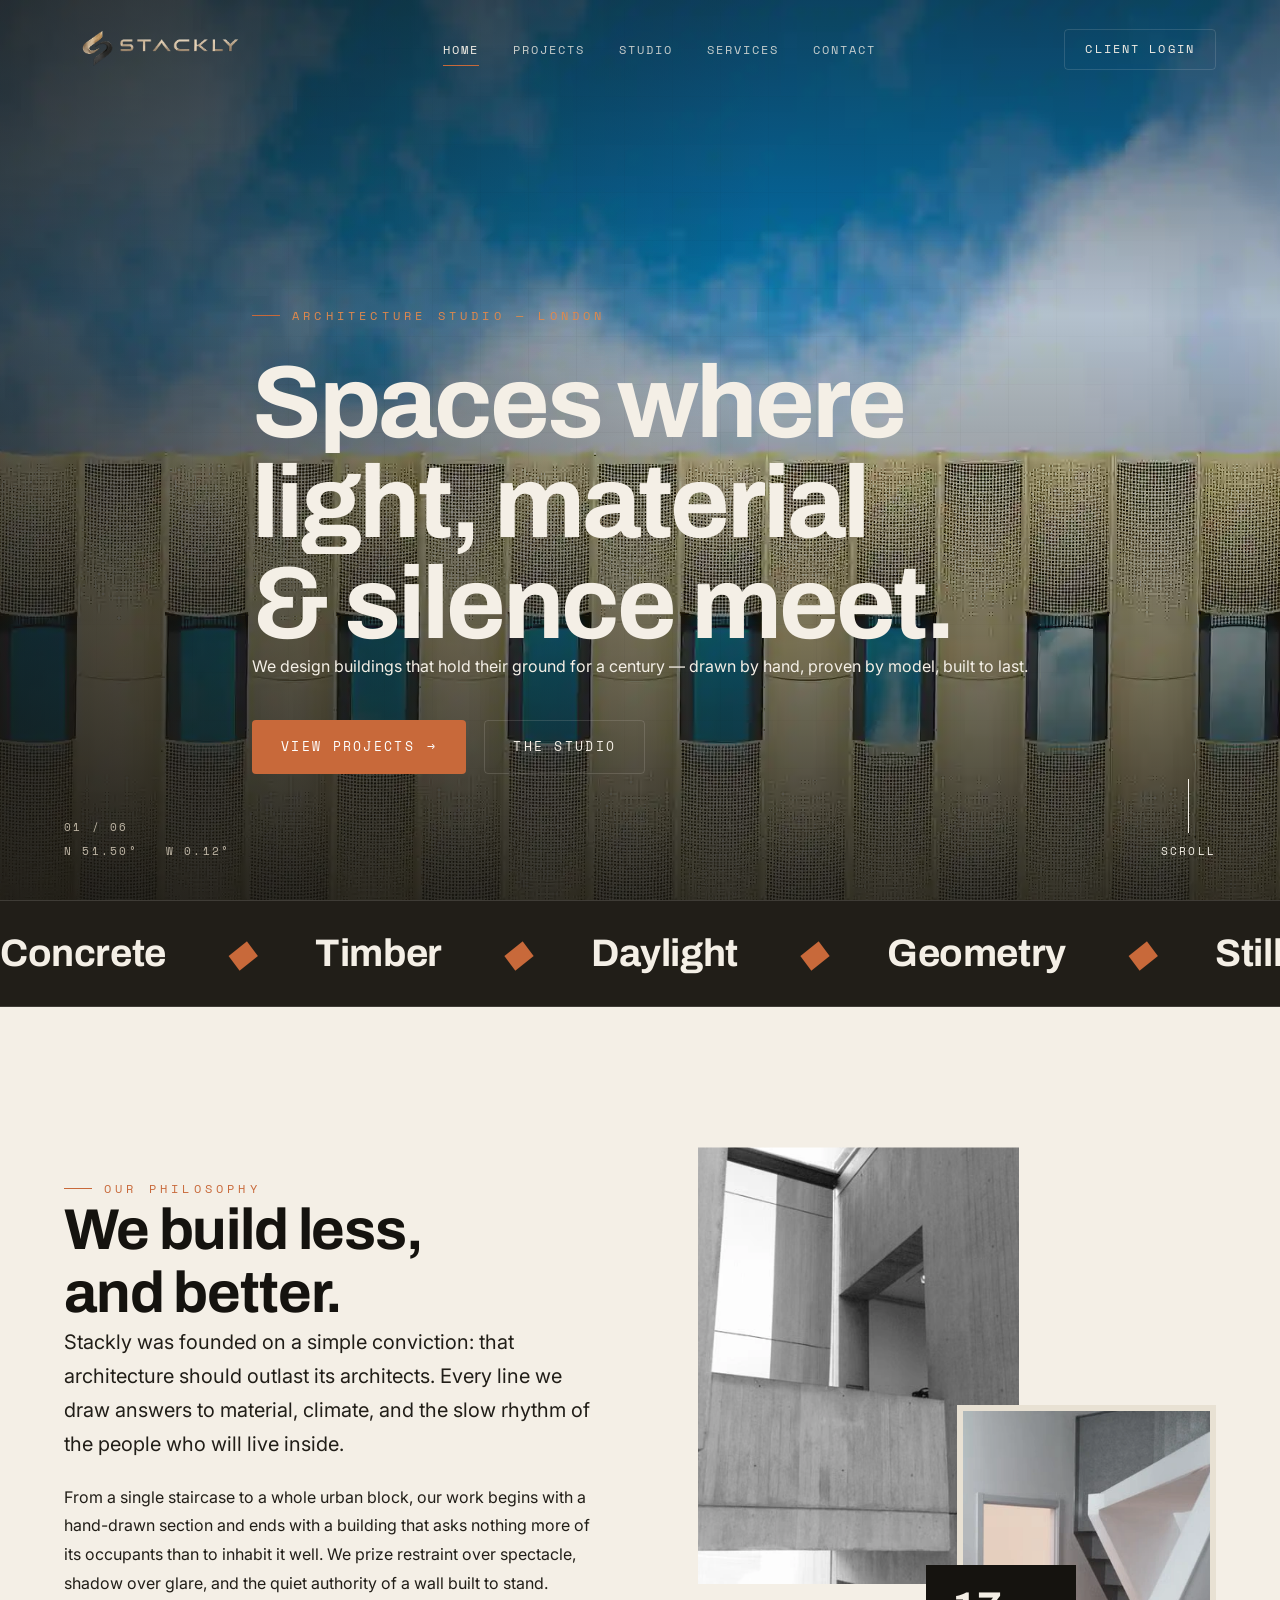
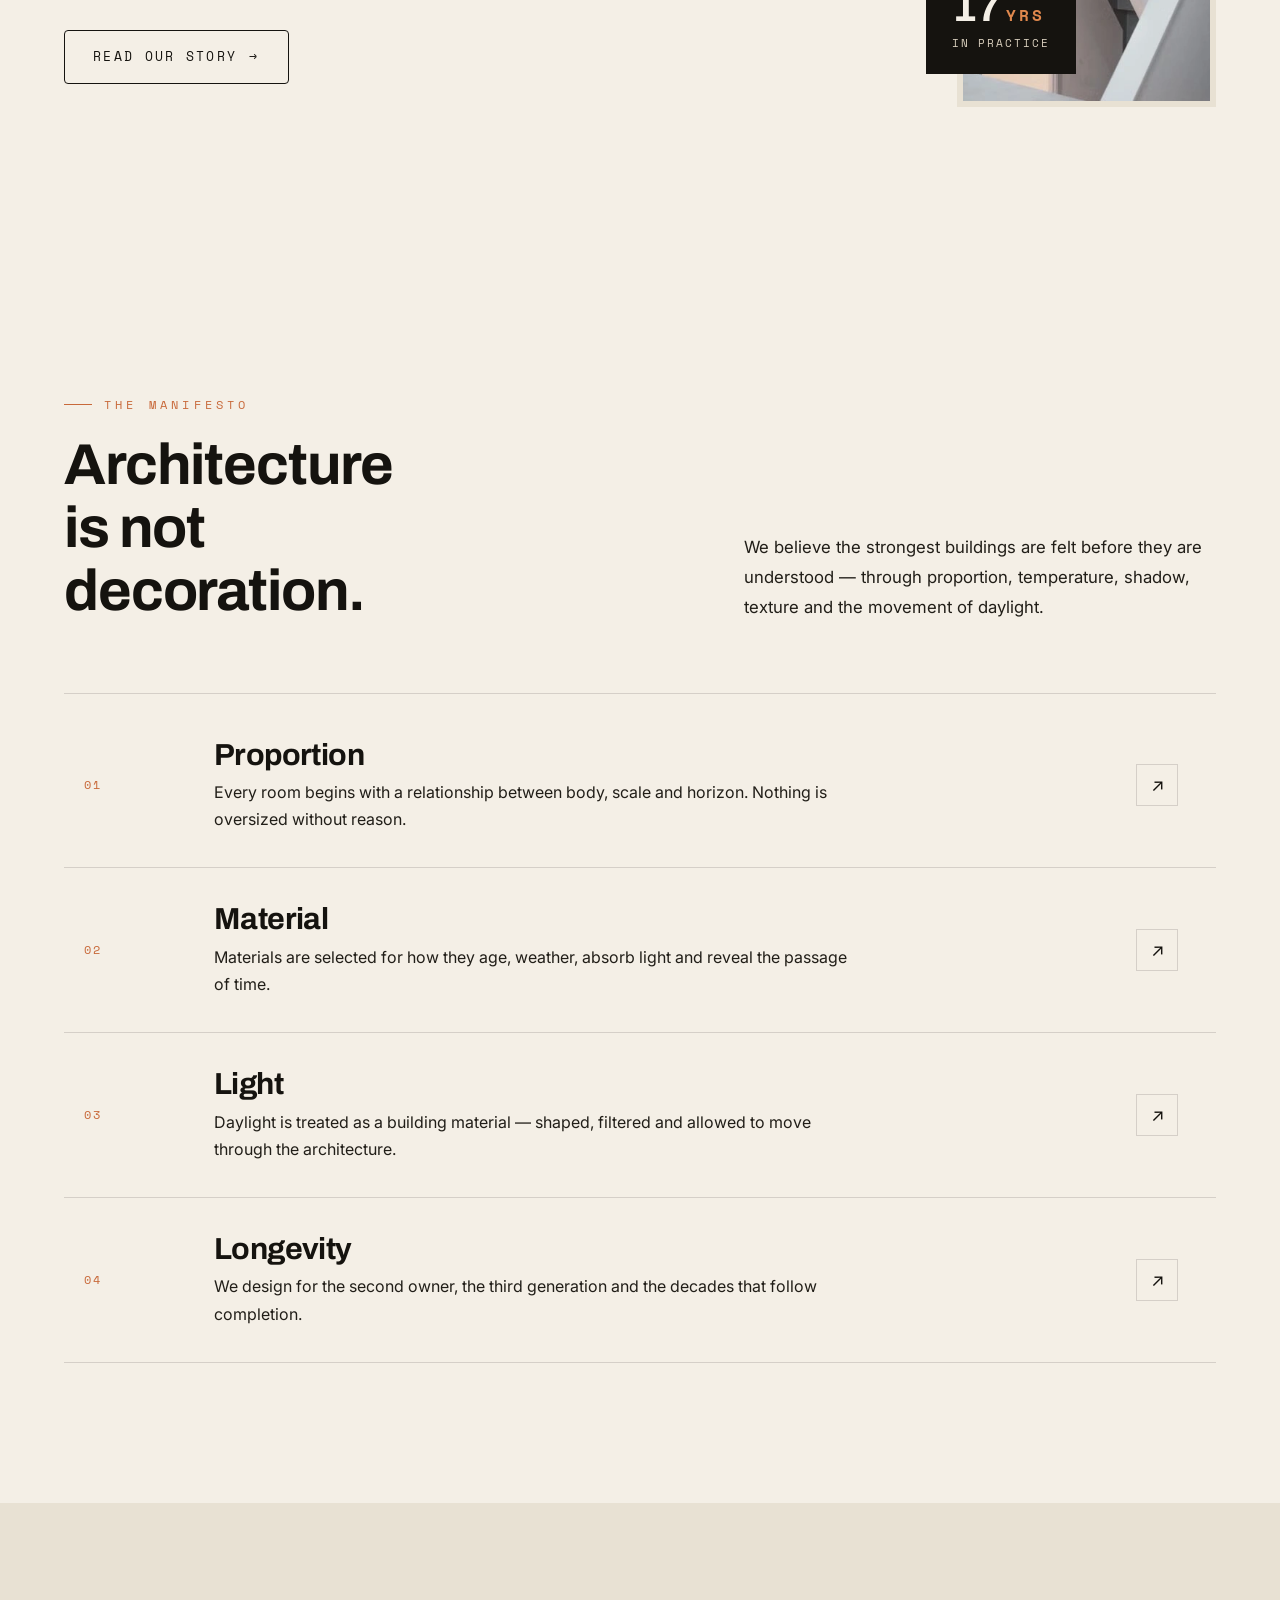
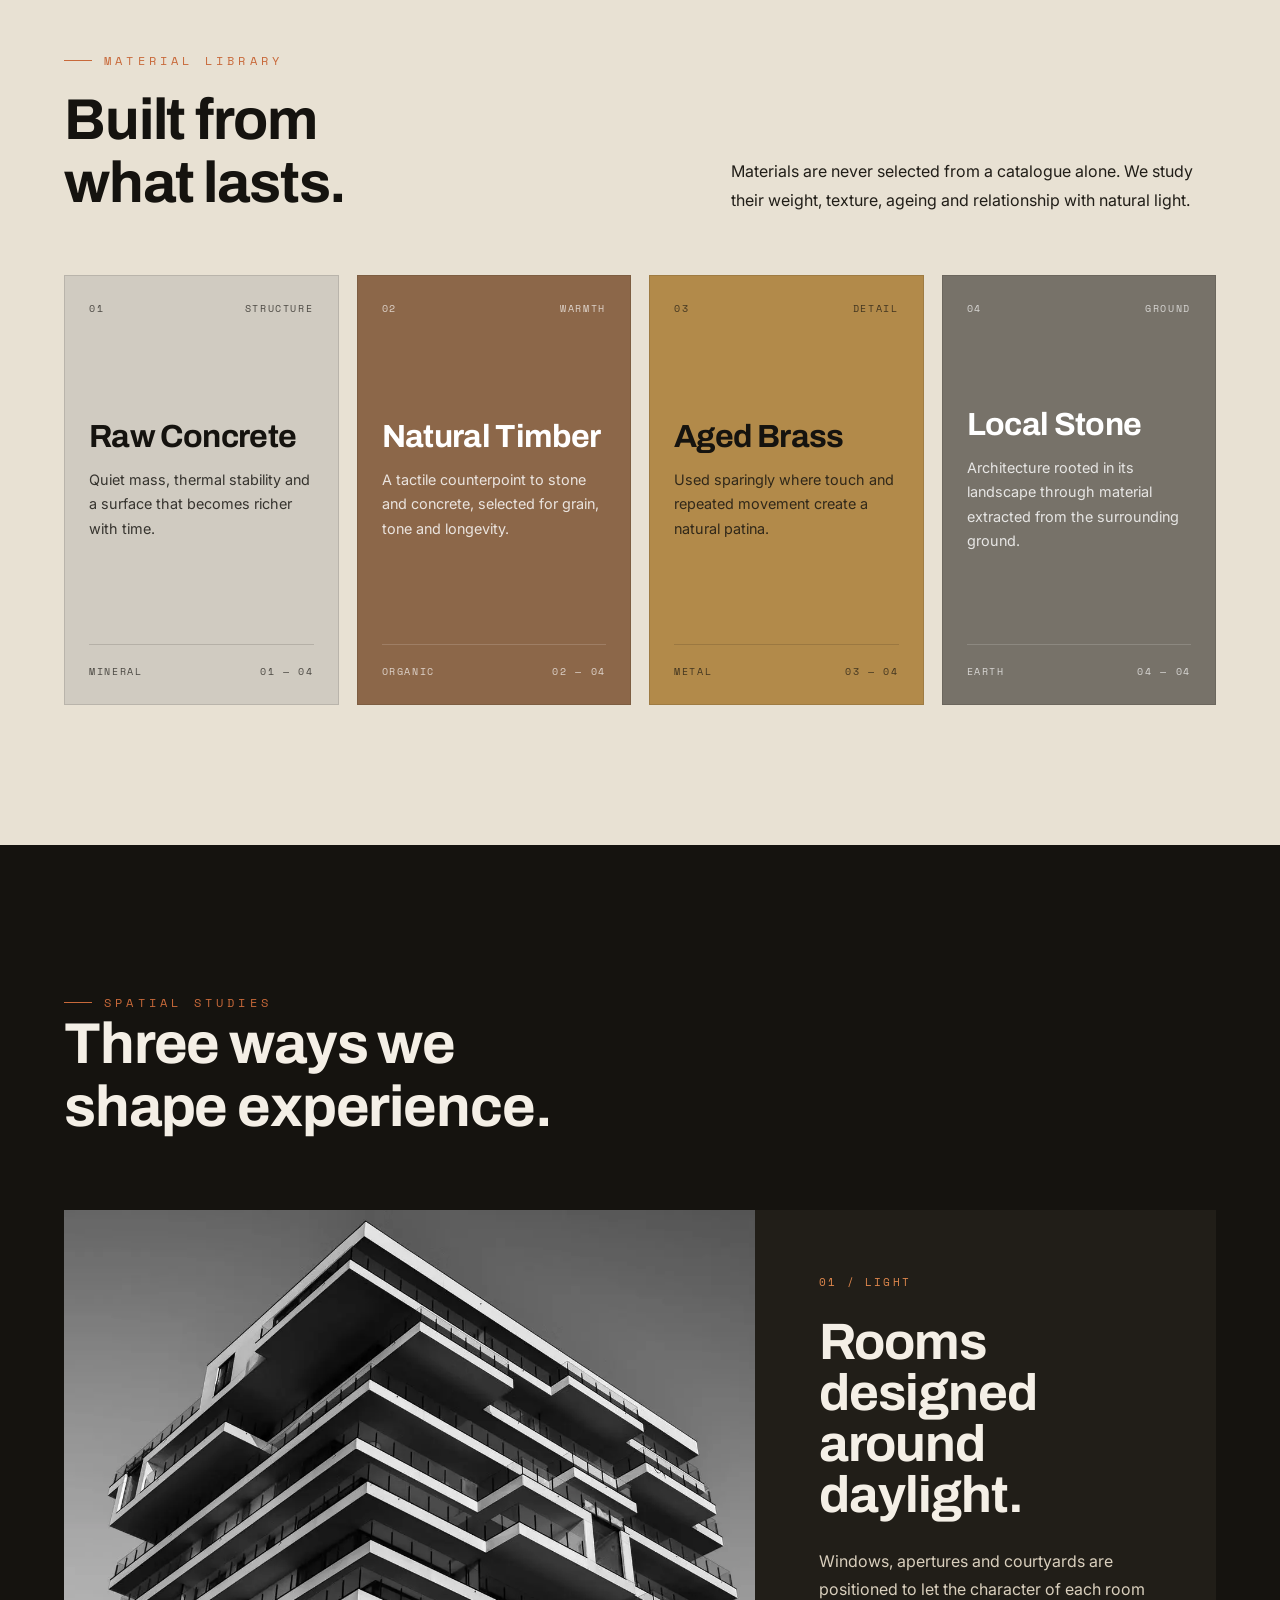
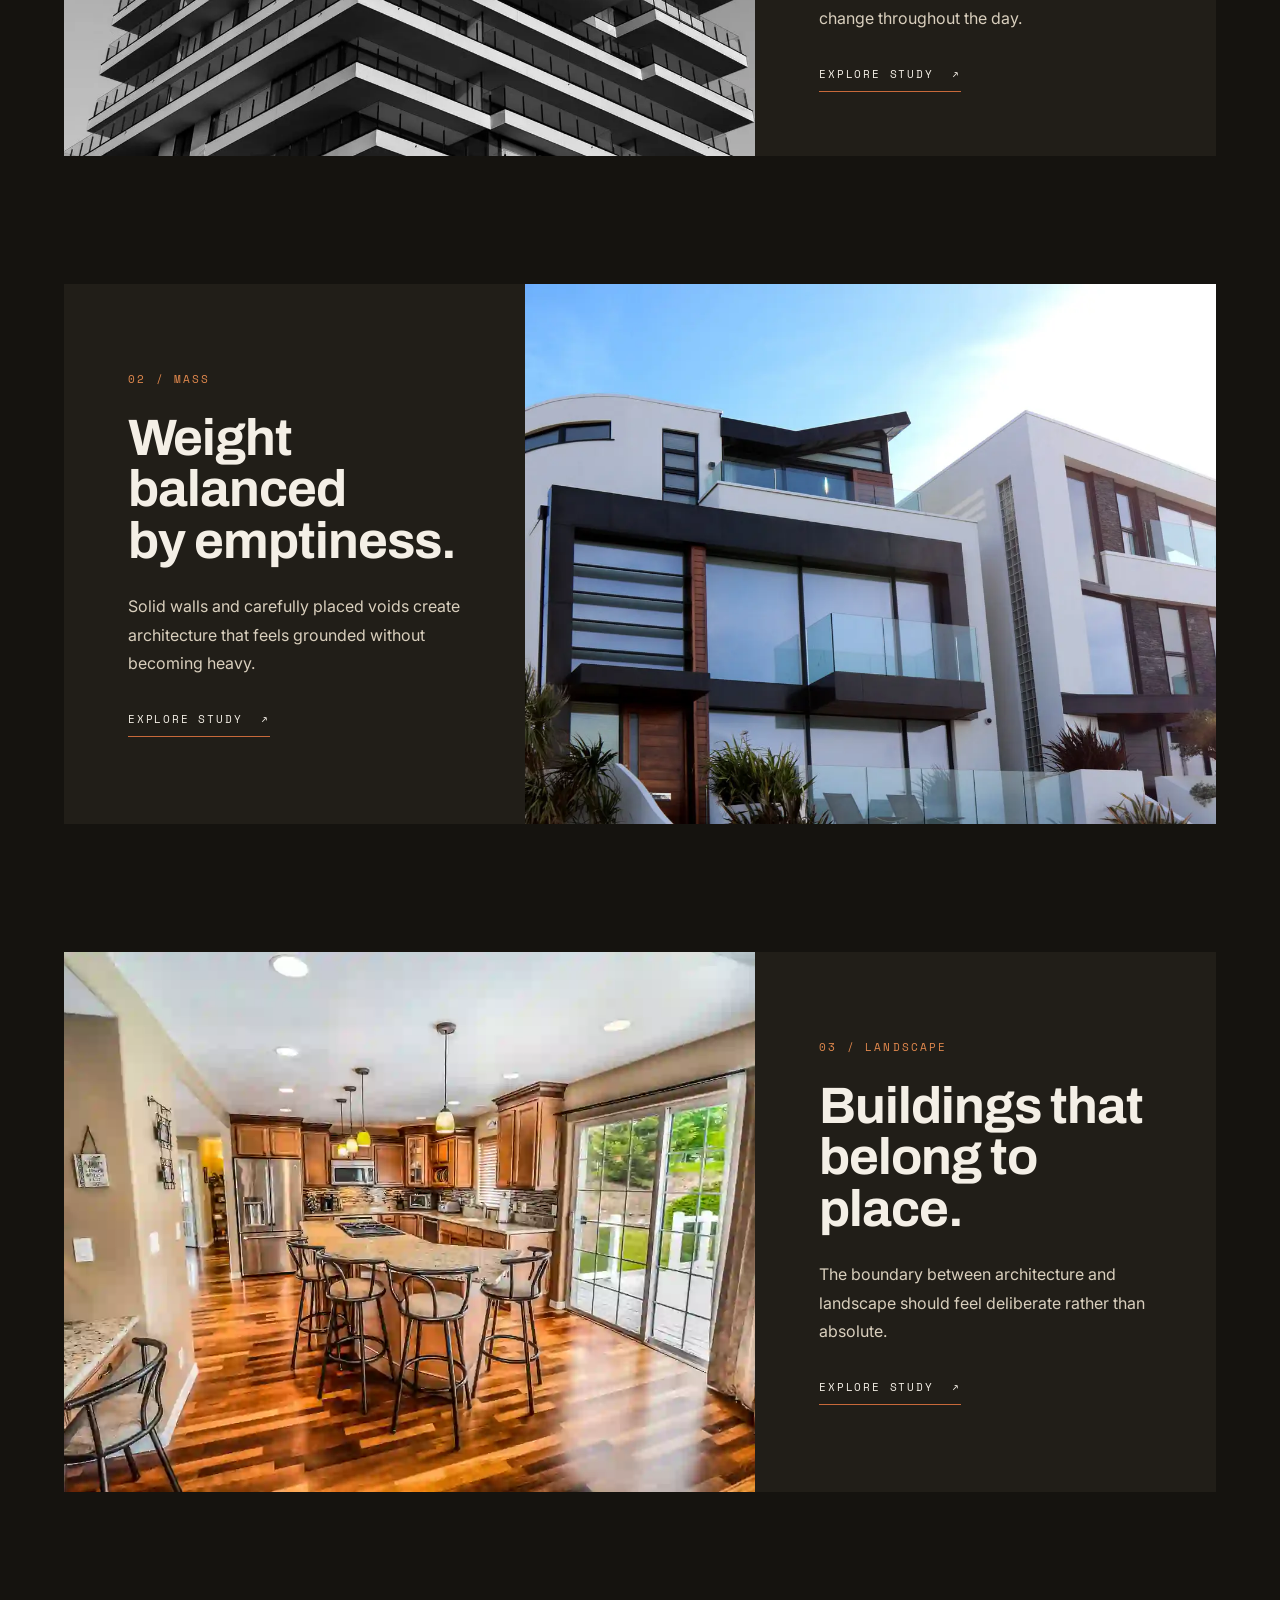
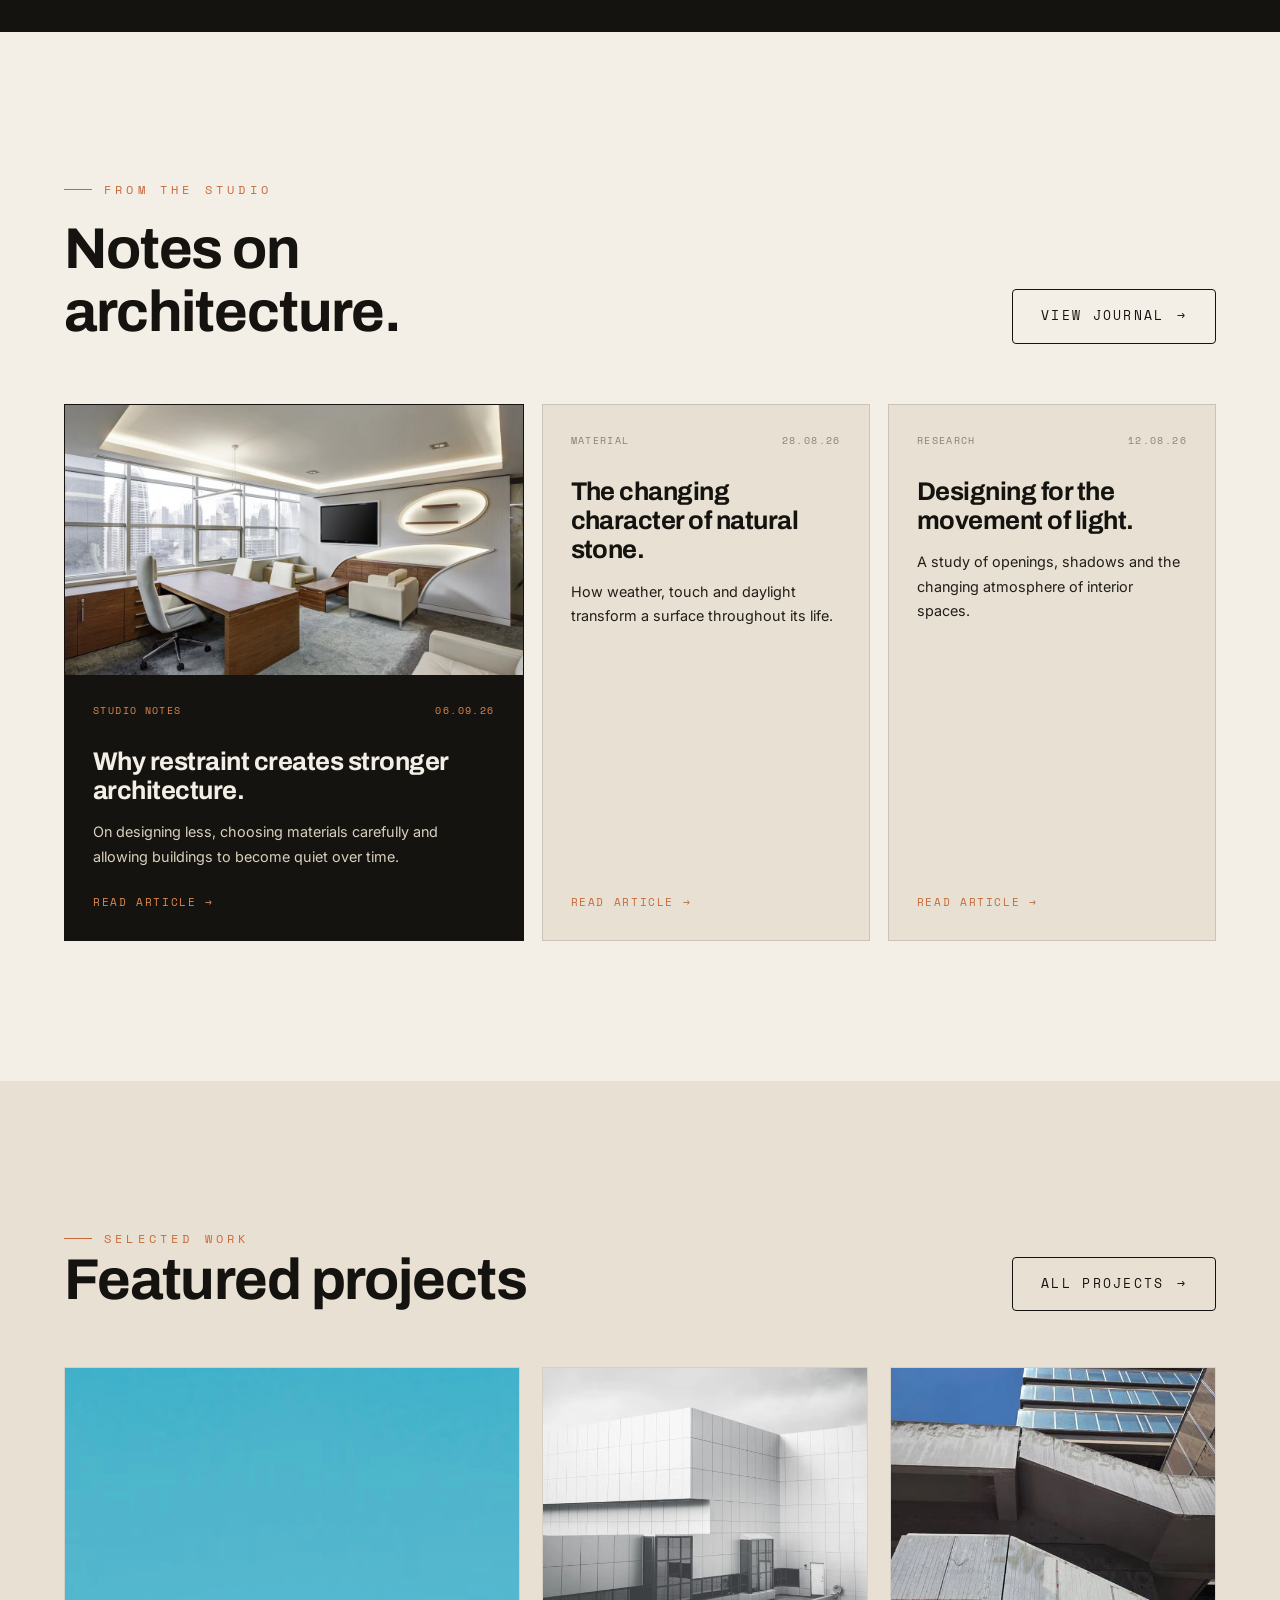
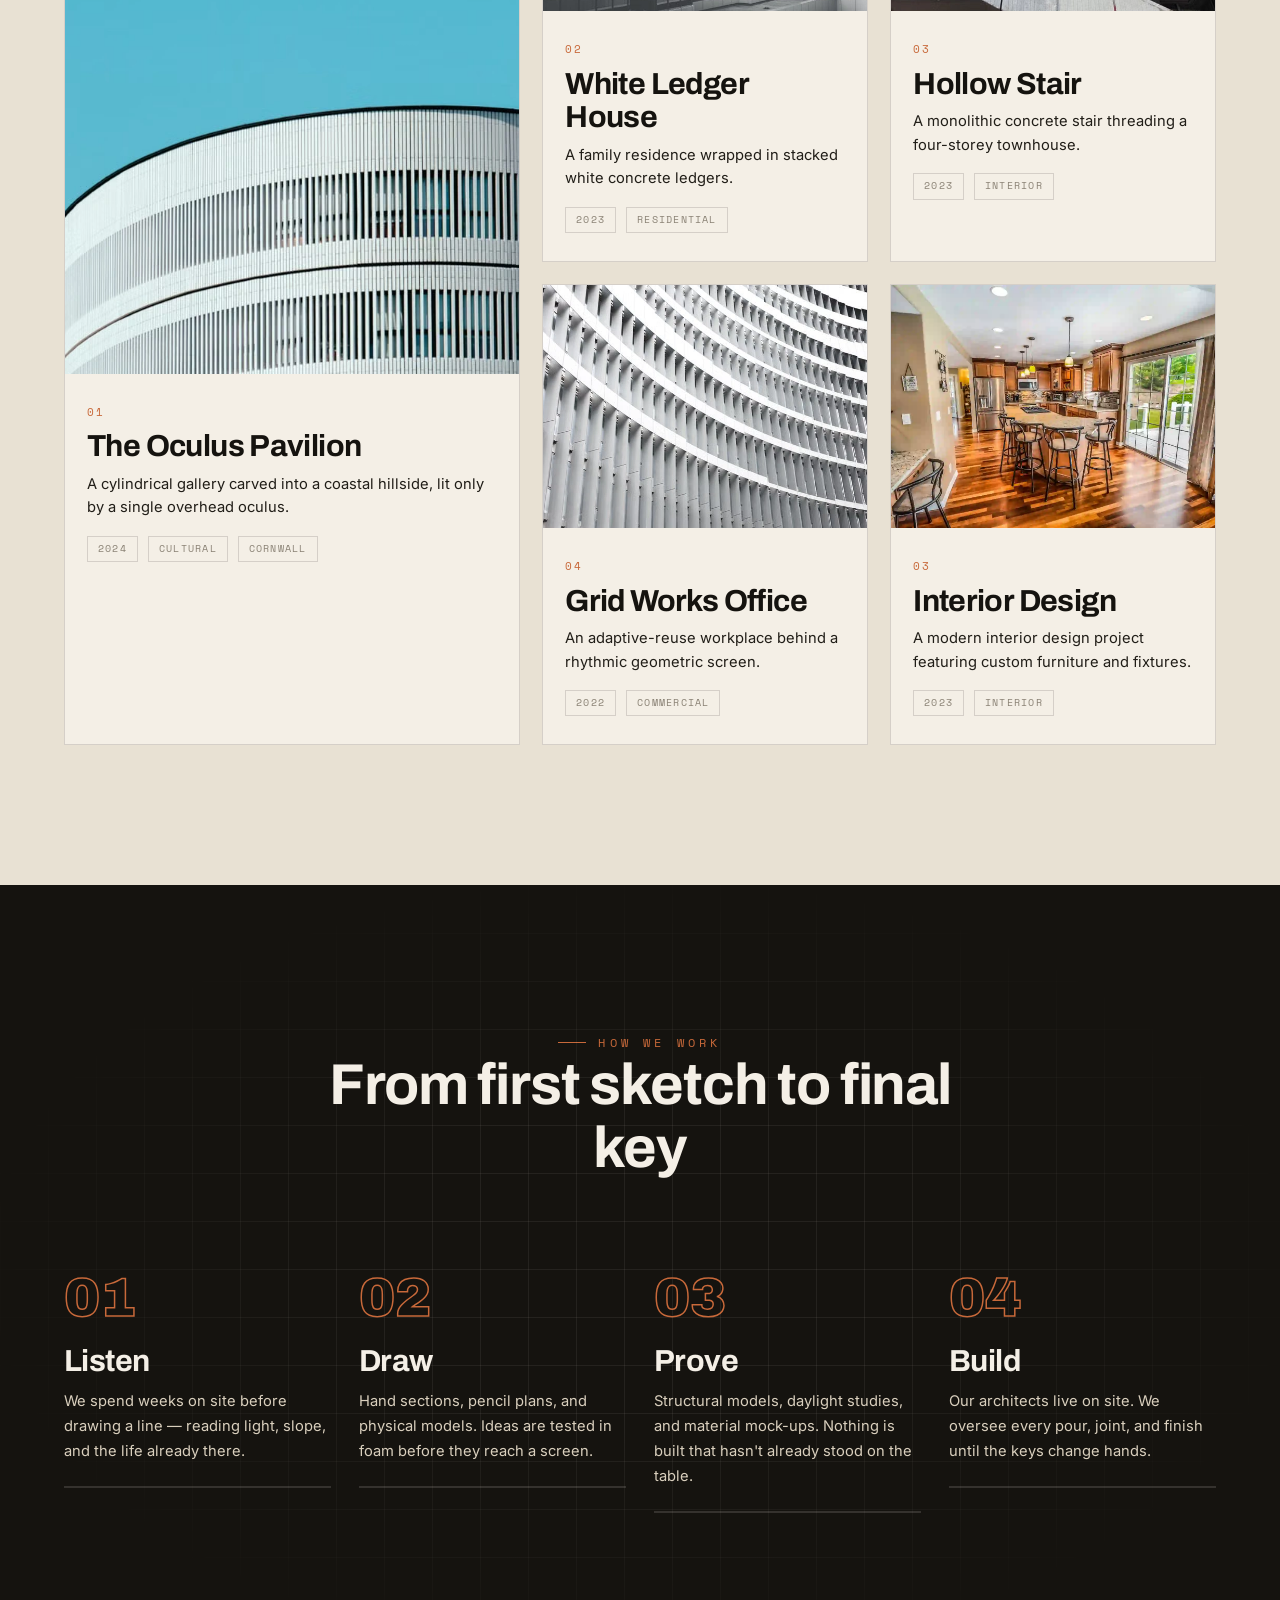
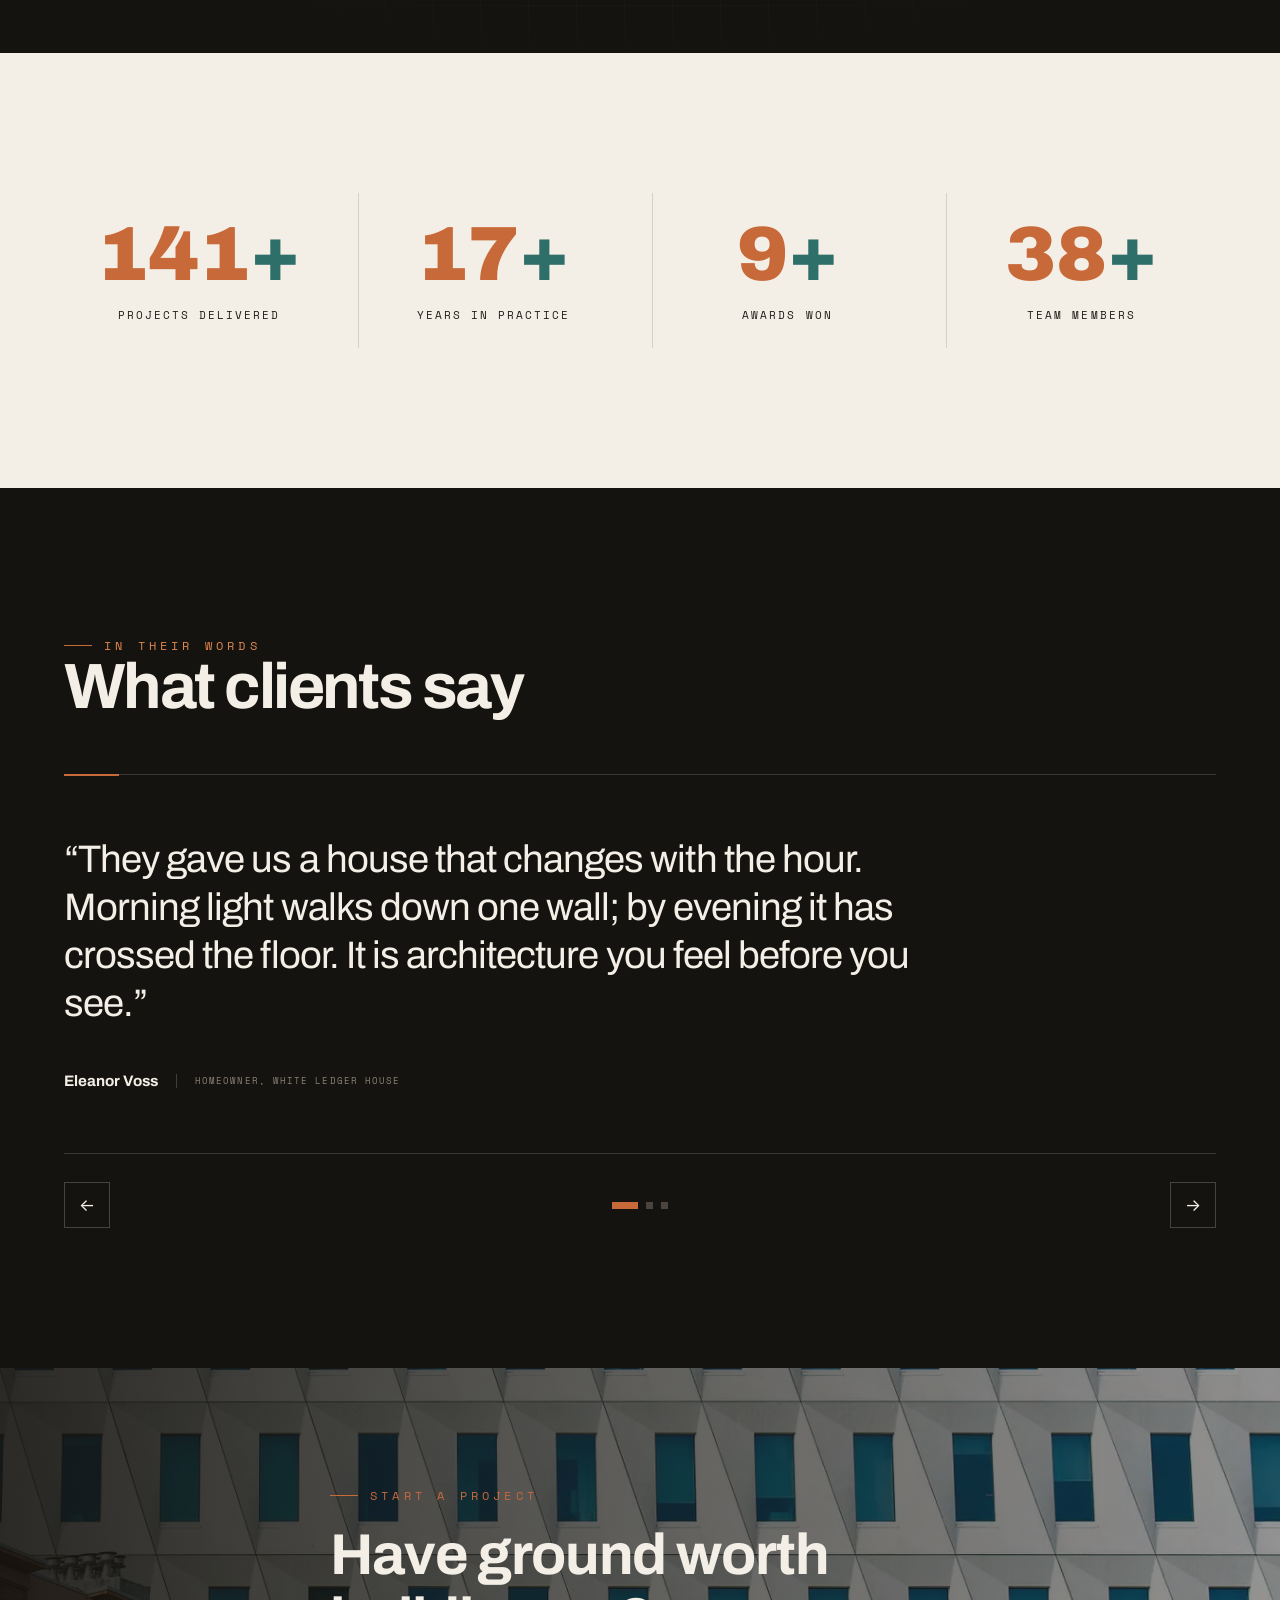
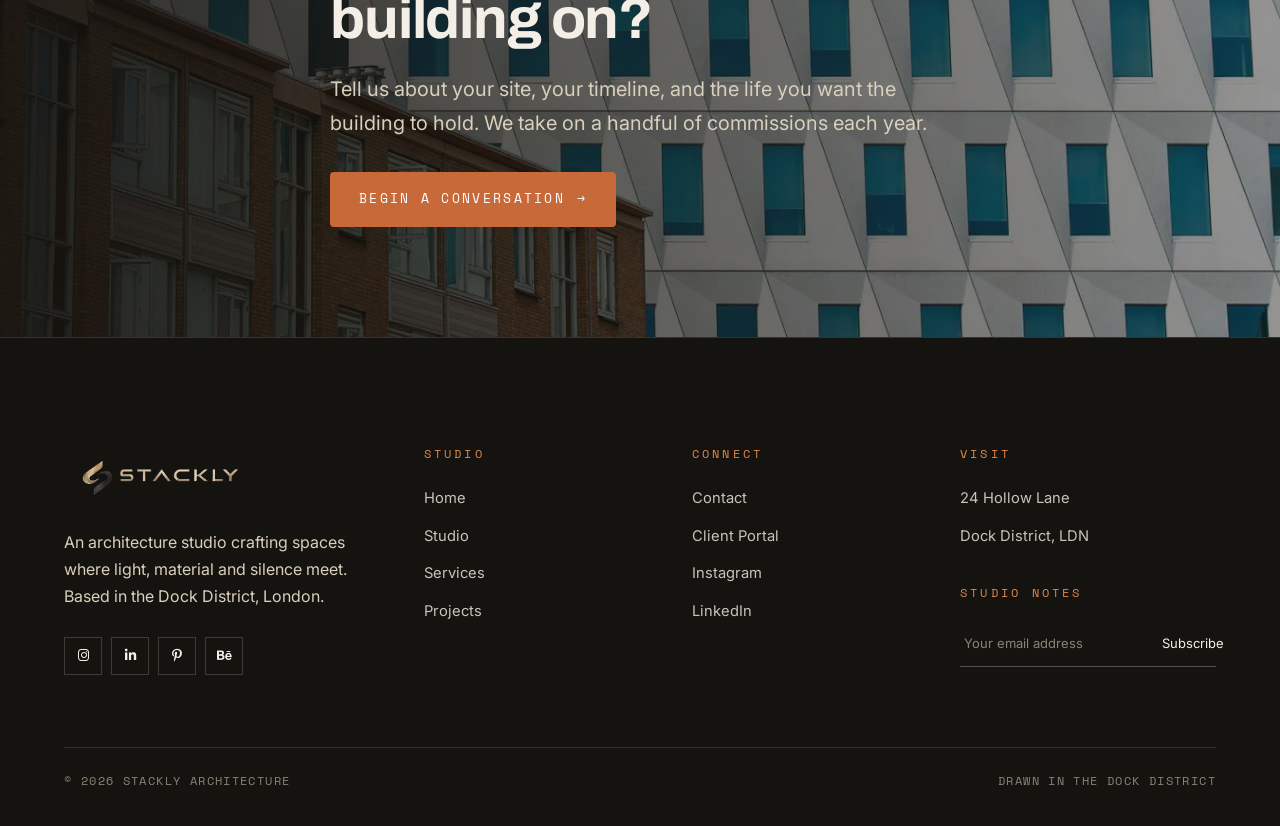
==== commit 39223536: "." ====
--- a/index.html
+++ b/index.html
@@ -3,8 +3,8 @@
 <head>
 <meta charset="UTF-8" />
 <meta name="viewport" content="width=device-width, initial-scale=1.0" />
-<title>Stackly Noir — Architecture Studio</title>
-<meta name="description" content="Stackly Noir is an architecture studio crafting spaces where light, material and silence meet." />
+<title>Stackly  — Architecture Studio</title>
+<meta name="description" content="Stackly  is an architecture studio crafting spaces where light, material and silence meet." />
 <link rel="preconnect" href="https://fonts.googleapis.com" />
 <link rel="preconnect" href="https://fonts.gstatic.com" crossorigin />
 <link href="https://fonts.googleapis.com/css2?family=Archivo:wght@400;500;700;900&family=Inter:wght@300;400;500;600&family=Space+Mono:wght@400;700&display=swap" rel="stylesheet" />
@@ -19,7 +19,7 @@
   <a href="index.html" class="brand">
     <img 
      src="images/logooi.webp" 
-     alt="Stackly Noir Architecture"
+     alt="Stackly  Architecture"
      class="brand-logo"
     >
   </a>
@@ -49,7 +49,7 @@
     <a href="login.html" class="btn login-btn">Client Login</a>
     <div class="m-contact">
       24 Hollow Lane, Dock District<br />
-      hello&#64;Stacklynoir.studio<br />
+      hello&#64;Stackly.studio<br />
       +44 20 7946 0123
     </div>
   </div>
@@ -99,7 +99,7 @@
     <div class="intro-text reveal">
       <p class="eyebrow">Our Philosophy</p>
       <h2>We build less, and&nbsp;better.</h2>
-      <p class="lead">Stackly Noir was founded on a simple conviction: that architecture should outlast its architects. Every line we draw answers to material, climate, and the slow rhythm of the people who will live inside.</p>
+      <p class="lead">Stackly  was founded on a simple conviction: that architecture should outlast its architects. Every line we draw answers to material, climate, and the slow rhythm of the people who will live inside.</p>
       <p class="intro-body">From a single staircase to a whole urban block, our work begins with a hand-drawn section and ends with a building that asks nothing more of its occupants than to inhabit it well. We prize restraint over spectacle, shadow over glare, and the quiet authority of a wall built to stand.</p>
       <a href="error.html" class="btn btn-outline btn-dark">Read our story <span class="arrow">&rarr;</span></a>
     </div>
@@ -616,7 +616,7 @@
           <figcaption><strong>Eleanor Voss</strong><span>Homeowner, White Ledger House</span></figcaption>
         </figure>
         <figure class="quote">
-          <blockquote>“Stackly Noir treated our gallery as a problem of silence — how to make a room quiet enough for art to speak. The result is the most-respected space we have ever opened.”</blockquote>
+          <blockquote>“Stackly  treated our gallery as a problem of silence — how to make a room quiet enough for art to speak. The result is the most-respected space we have ever opened.”</blockquote>
           <figcaption><strong>Marcus Lindqvist</strong><span>Director, The Oculus Pavilion</span></figcaption>
         </figure>
         <figure class="quote">
@@ -657,7 +657,7 @@
         <a href="index.html" class="brand">
             <img 
              src="images/logooi.webp"
-             alt="Stackly Noir Architecture"   
+             alt="Stackly  Architecture"   
              class="brand-logo"
             >
         </a>
@@ -723,7 +723,7 @@
     
 
     <div class="footer-bottom">
-      <span>© <span class="js-year">2026</span> Stackly Noir Architecture</span>
+      <span>© <span class="js-year">2026</span> Stackly  Architecture</span>
       <span>Drawn in the Dock District</span>
     </div>
   </div>
--- a/css/theme.css
+++ b/css/theme.css
@@ -1,5 +1,5 @@
 /* ============================================================
-   ATELIER NOIR — Shared Theme
+   Stackly — Shared Theme
    Architecture studio website. Warm graphite + terracotta + cream.
    ============================================================ */
 
--- a/css/home.css
+++ b/css/home.css
@@ -1,5 +1,5 @@
 /* ============================================================
-   HOME — Atelier Noir
+   HOME — Stackly
    ============================================================ */
 
 /* ---- Hero ---- */
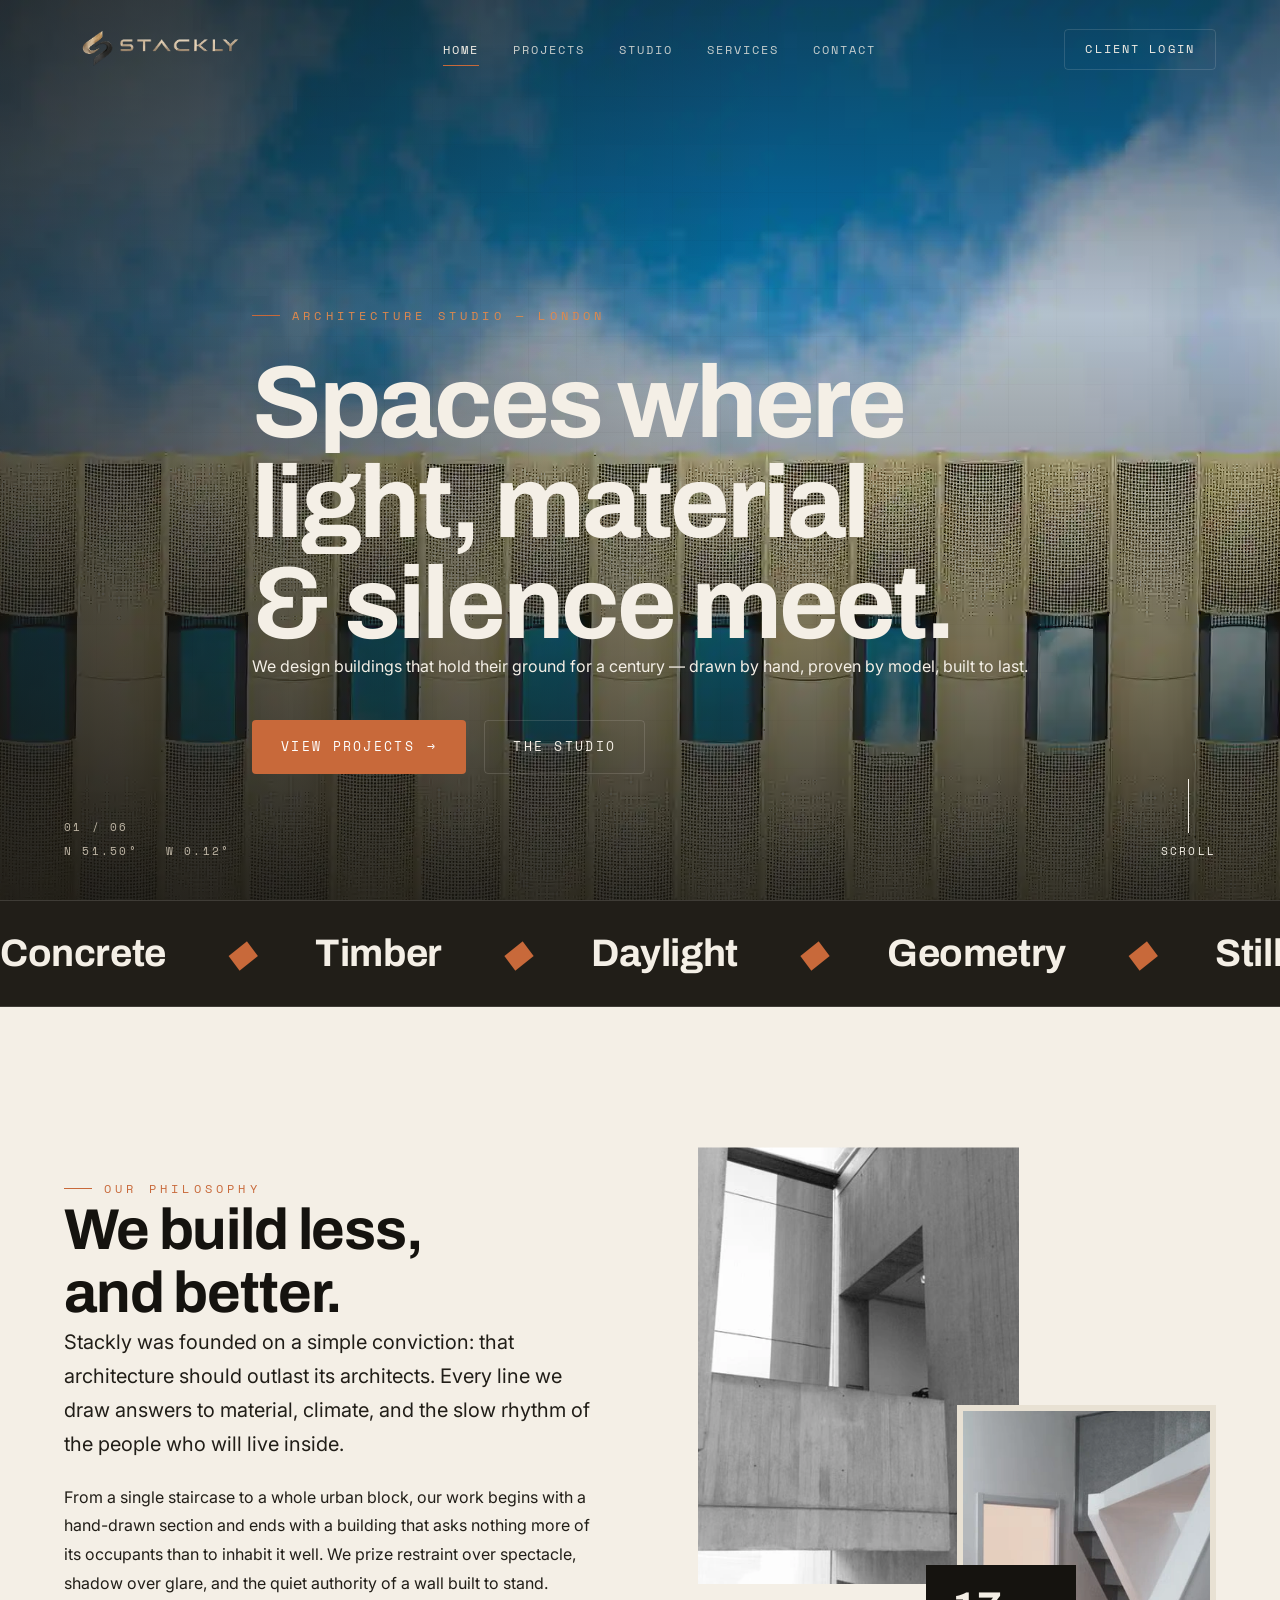
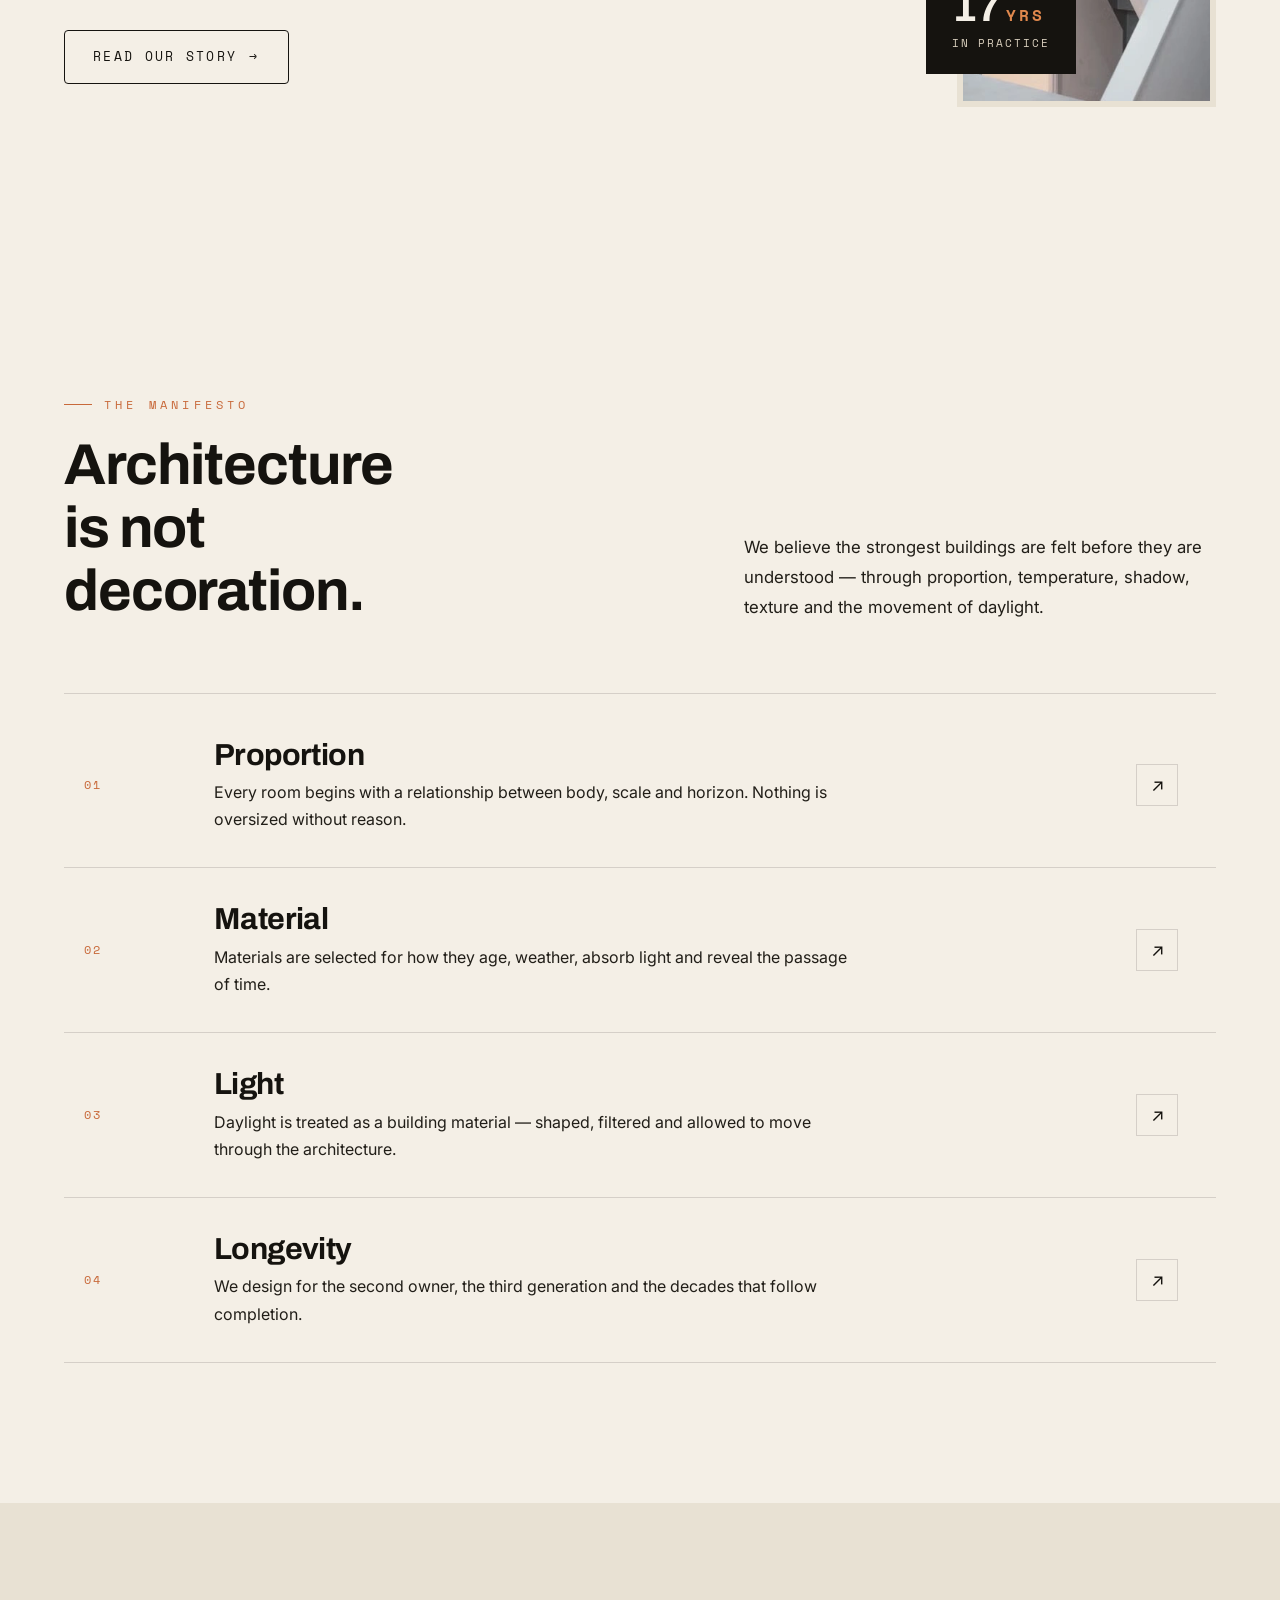
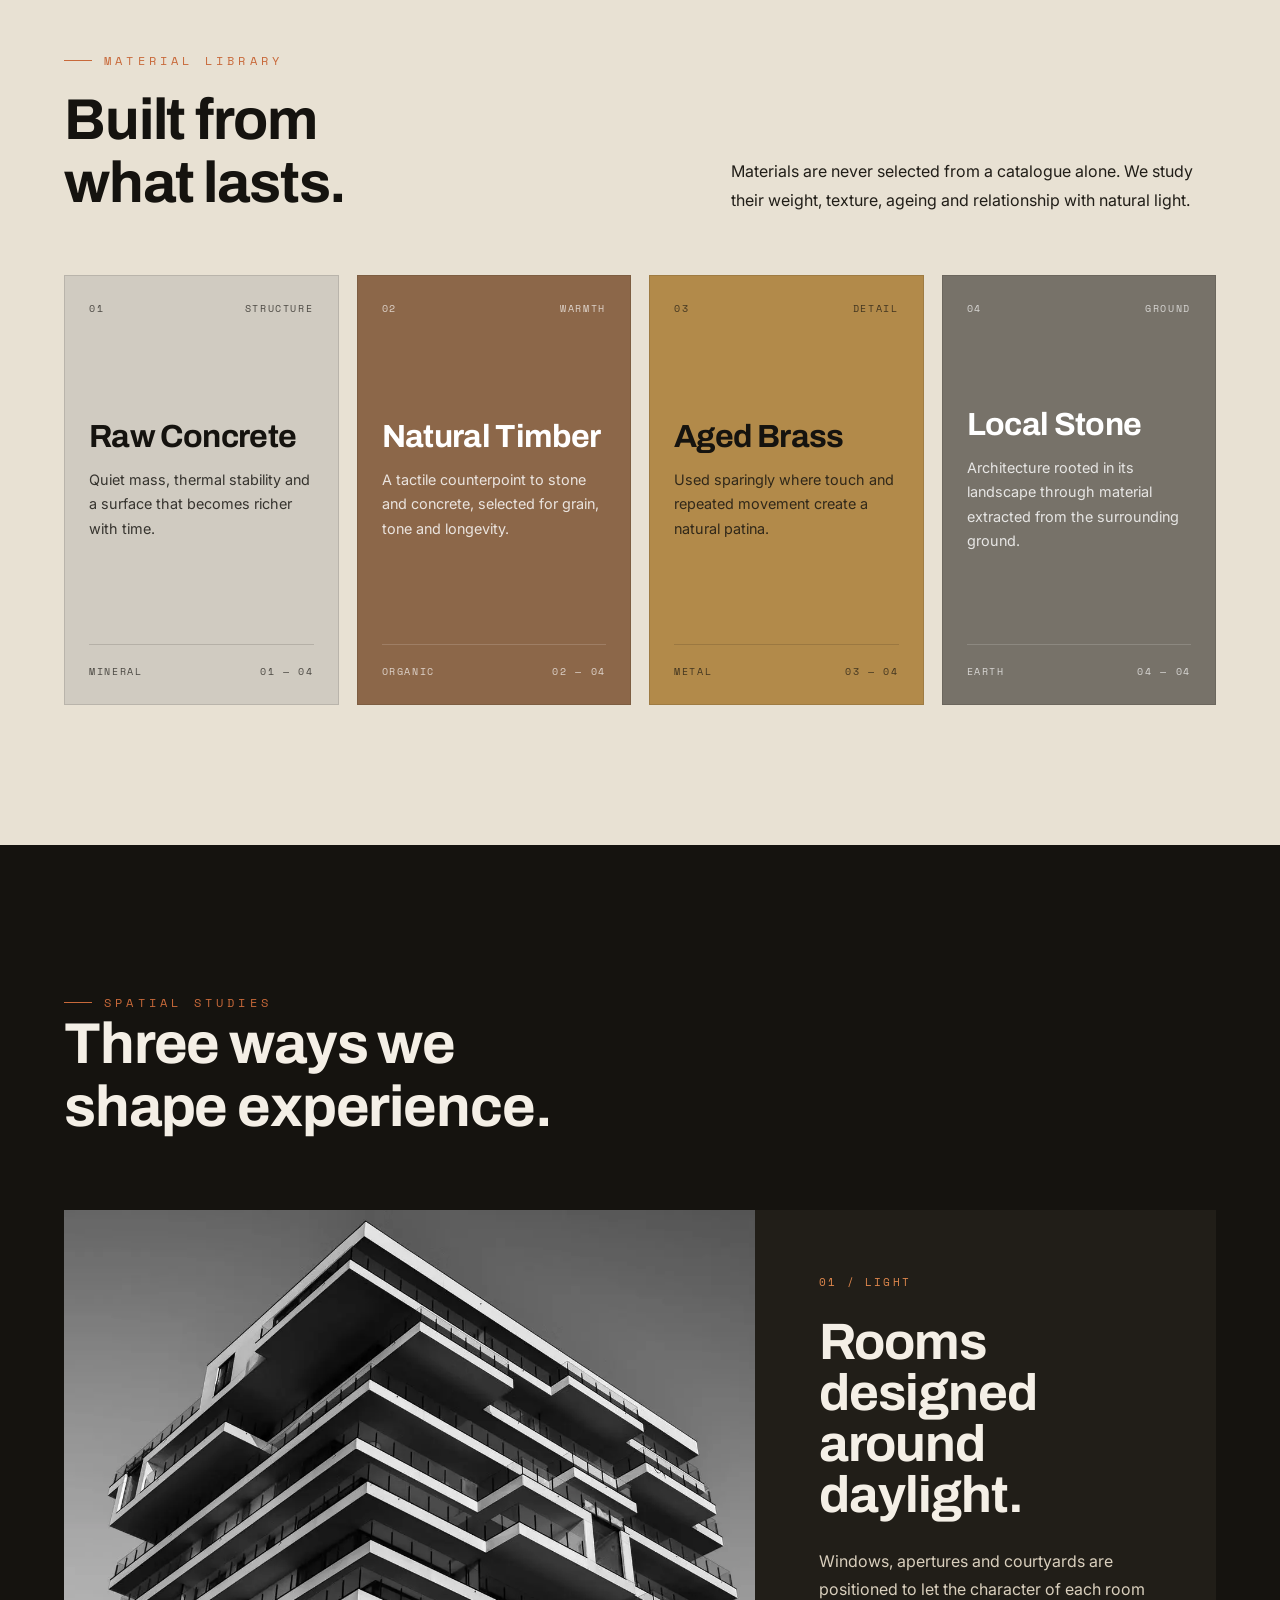
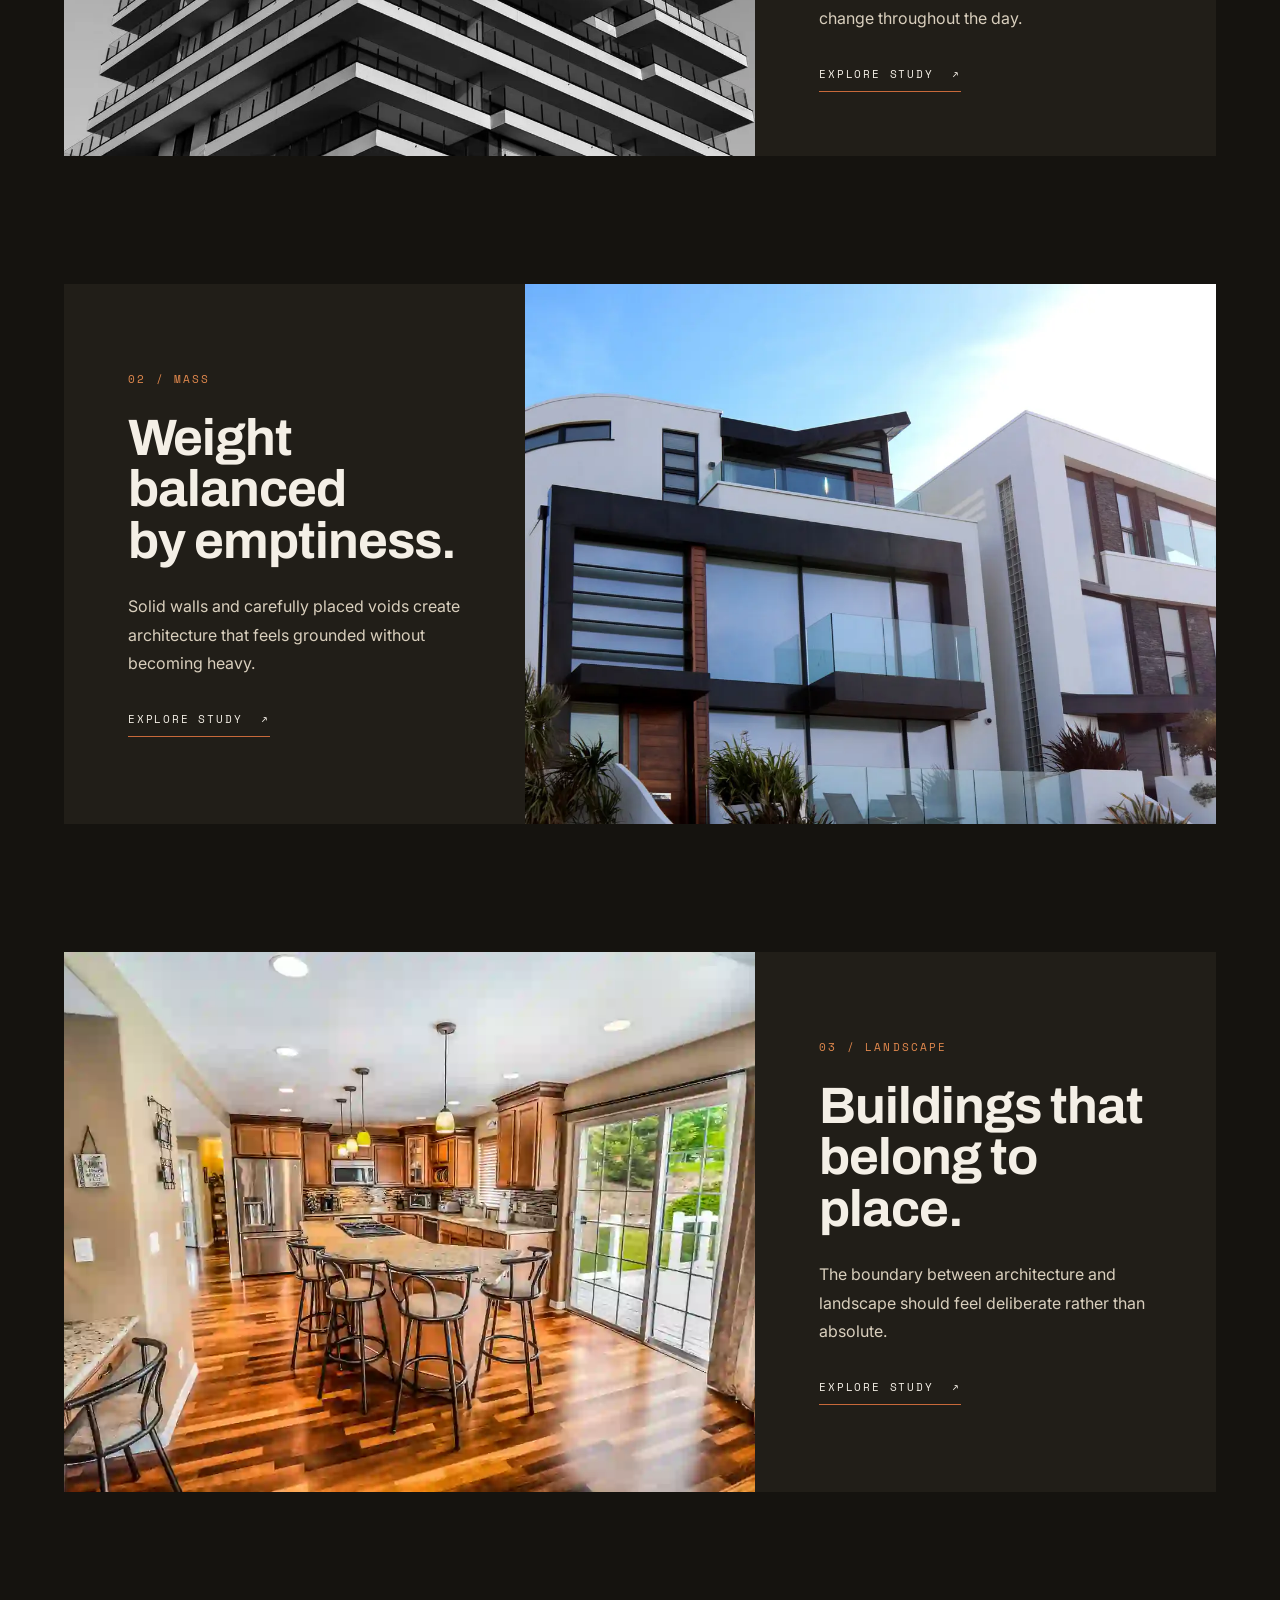
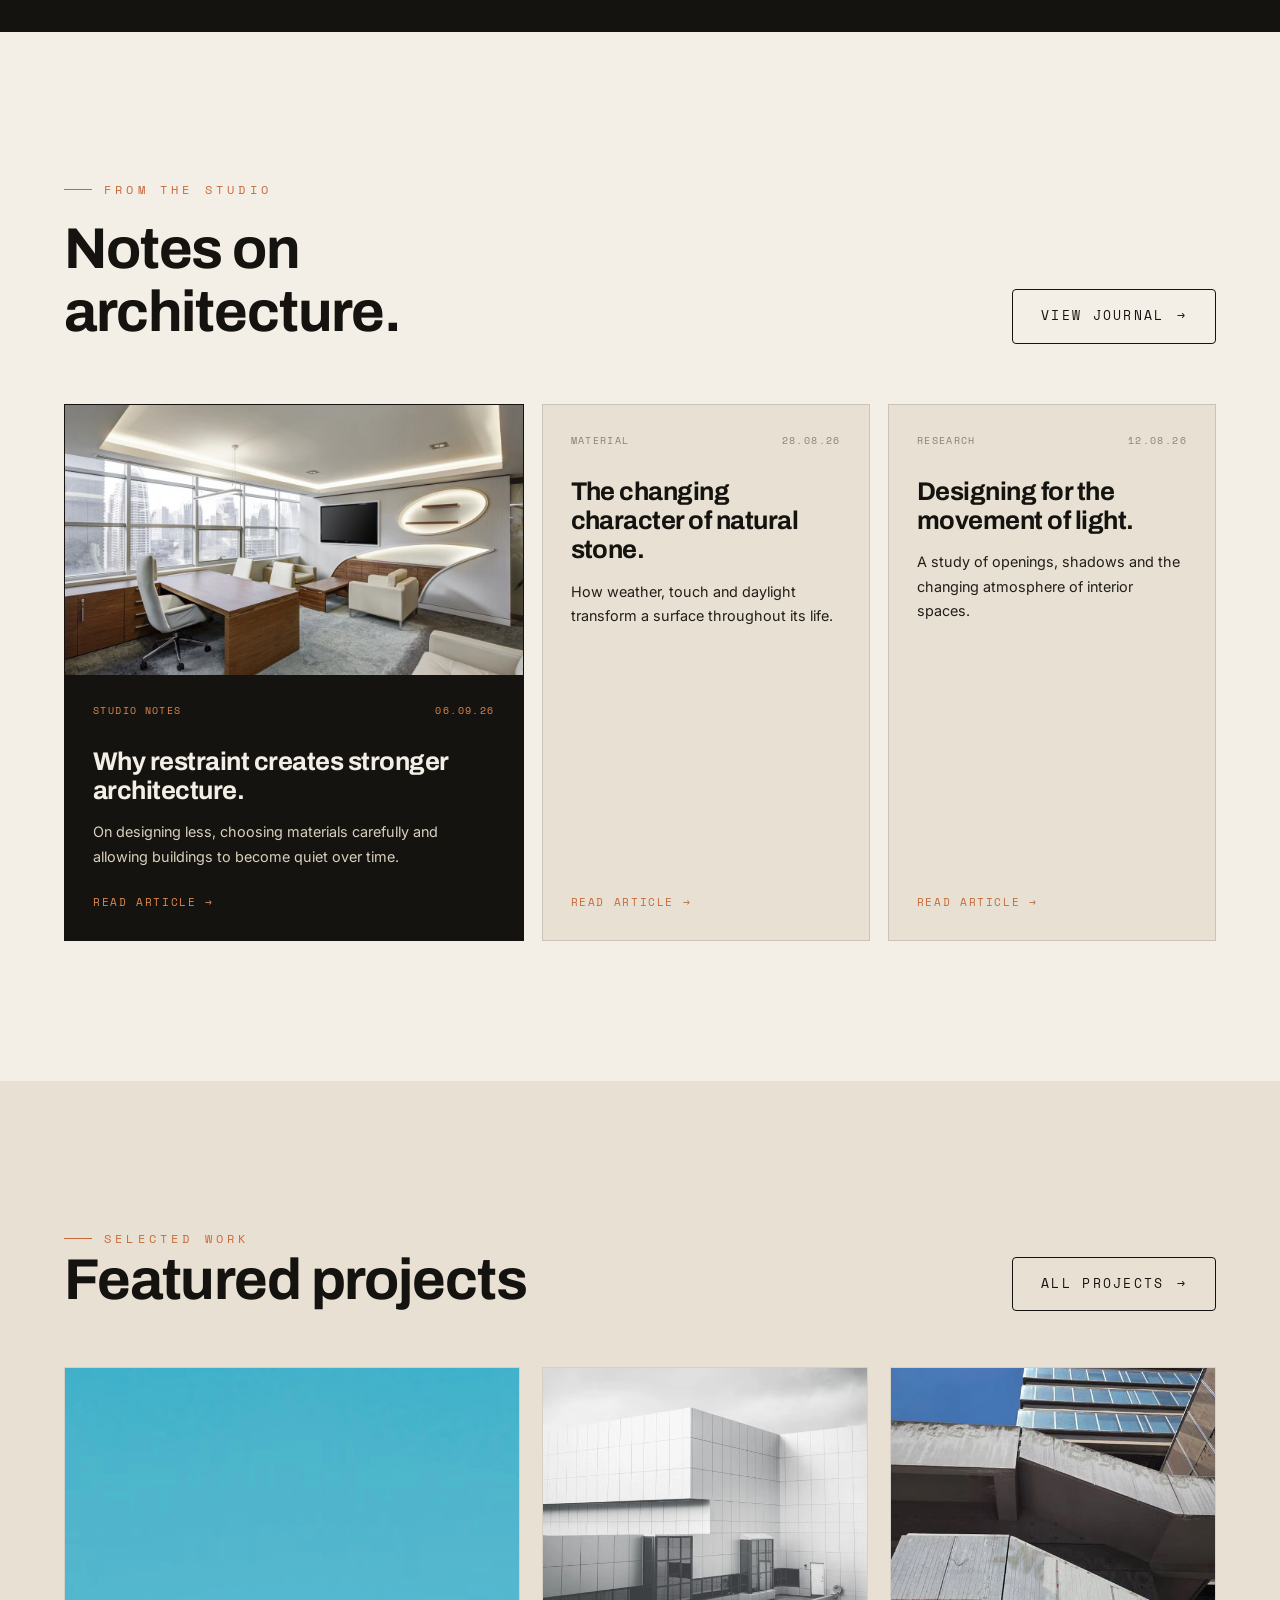
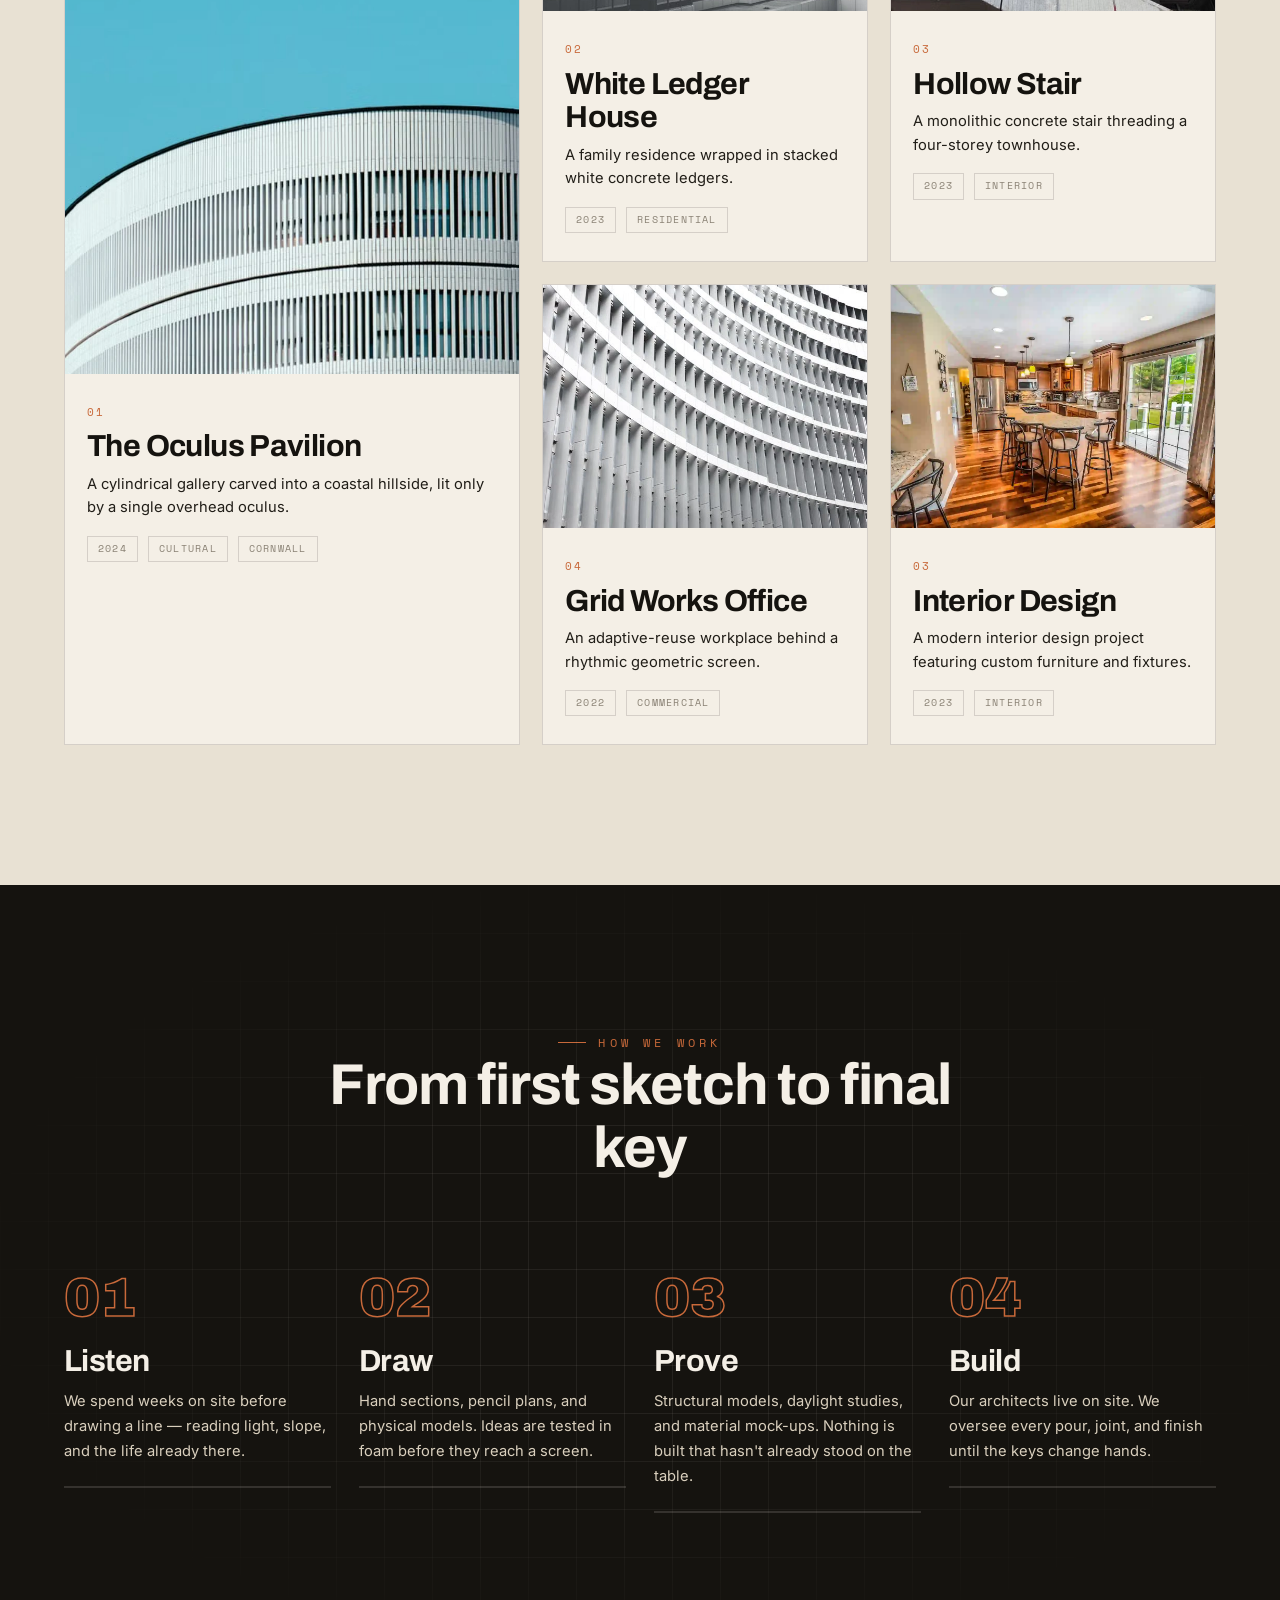
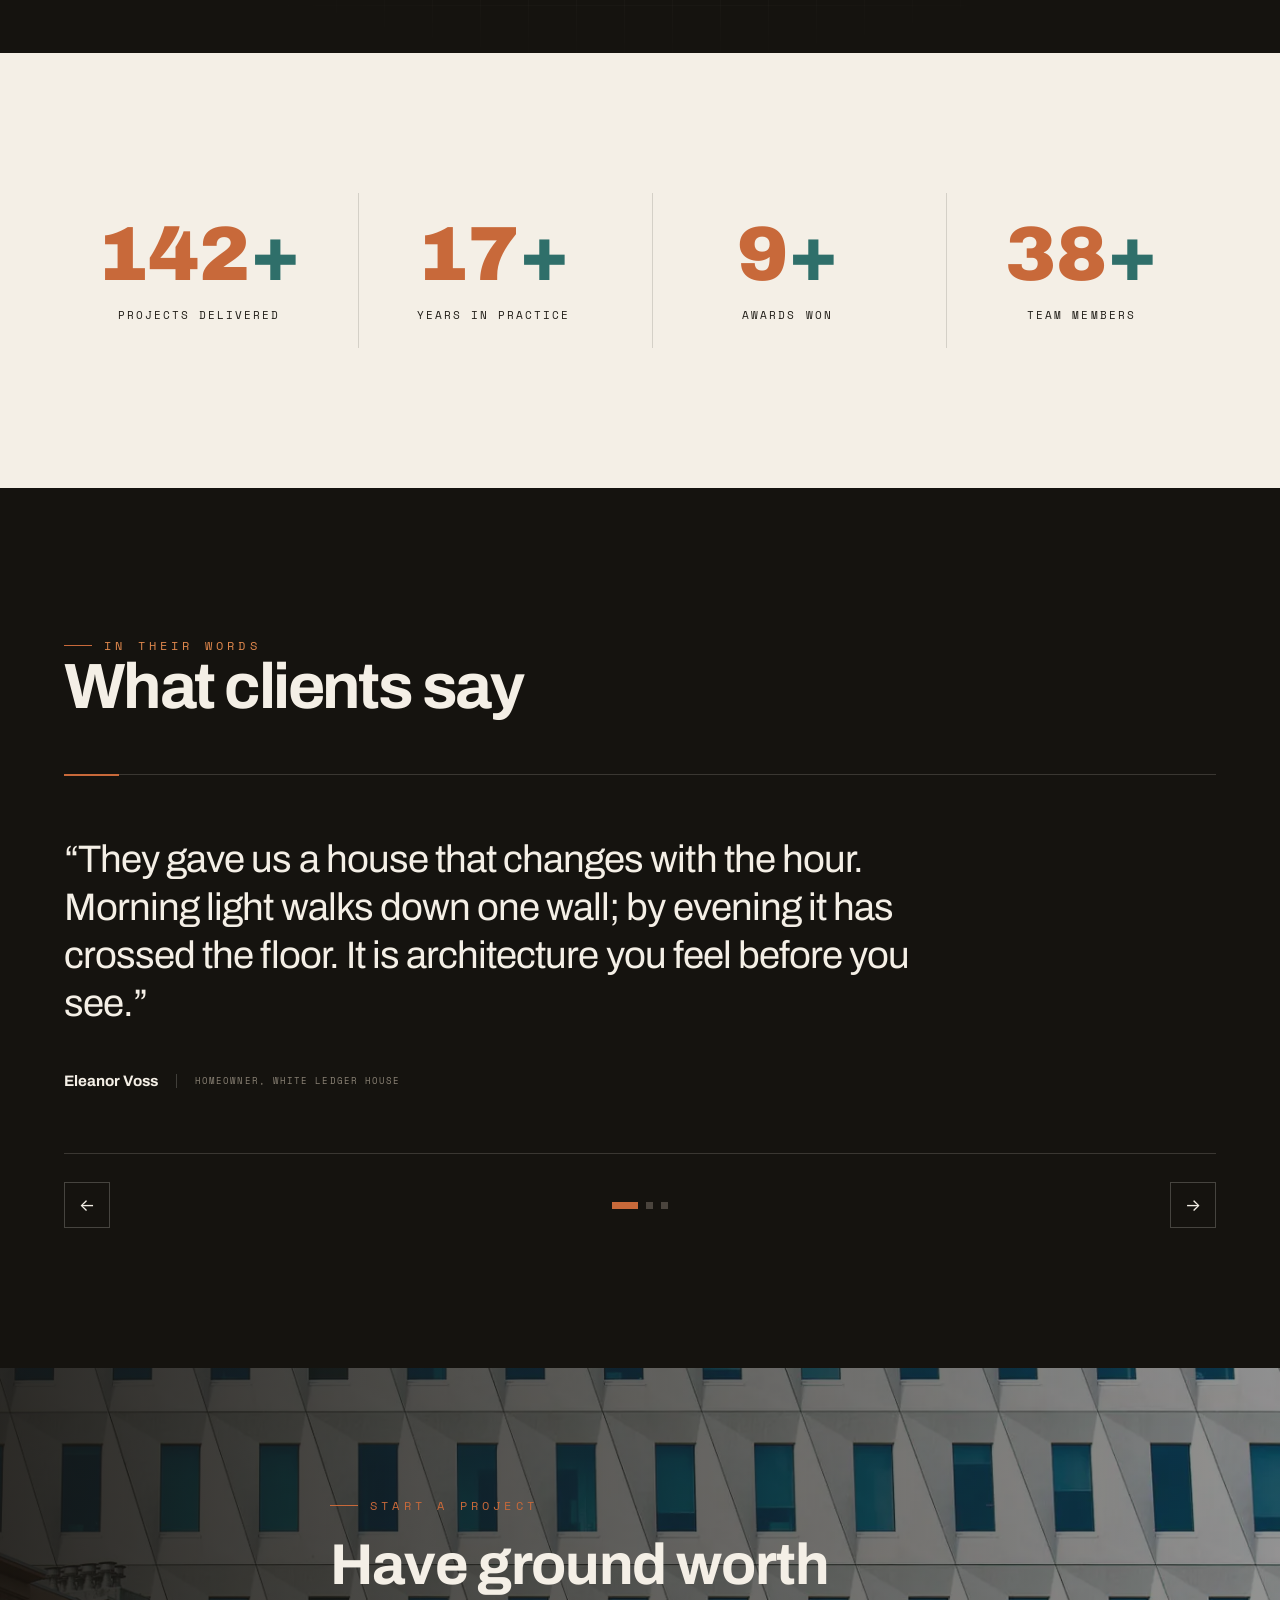
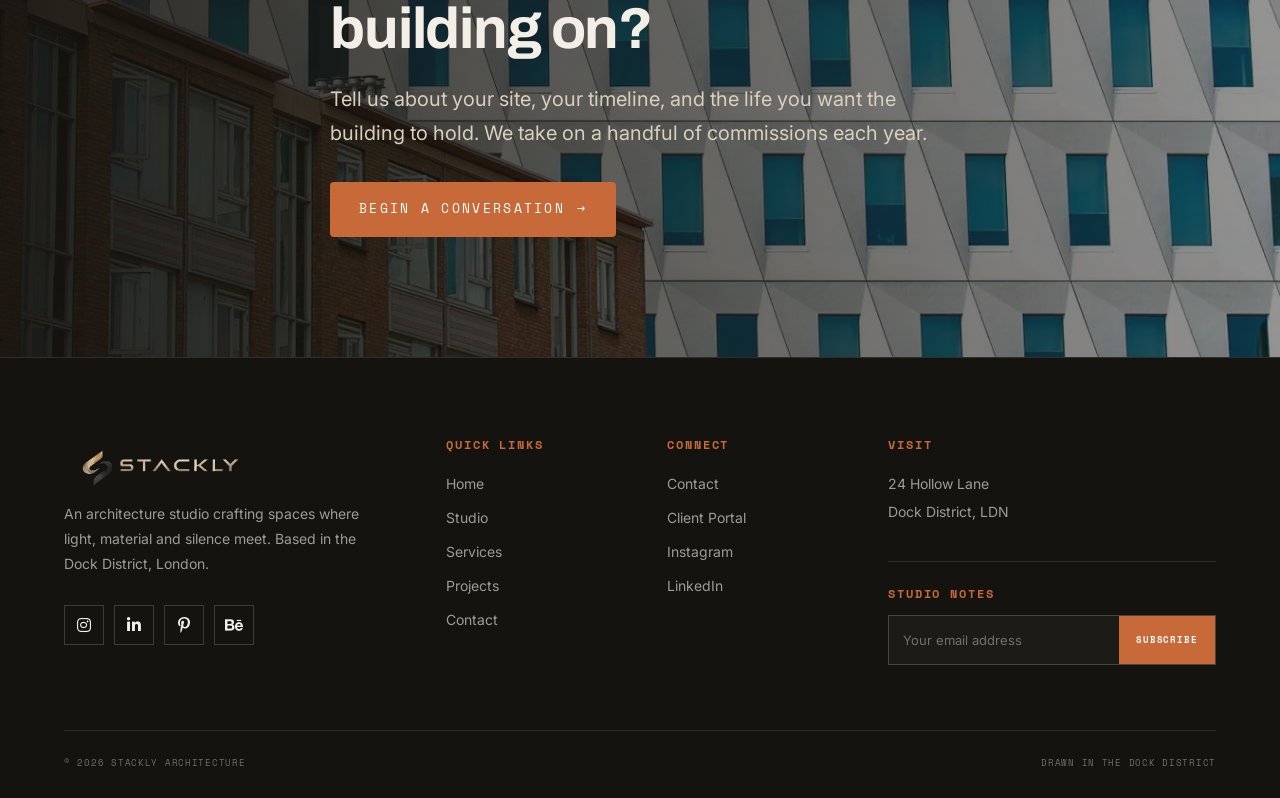
==== commit 24c51238: "." ====
--- a/index.html
+++ b/index.html
@@ -39,7 +39,7 @@
 <aside class="mobile-menu" aria-label="Mobile menu">
   <p class="m-label">Menu</p>
   <nav>
-    <a href="index.html">Home <span class="num">01</span></a>
+    <a href="index.html" class="is-active">Home <span class="num">01</span></a>
     <a href="projects.html">Projects <span class="num">02</span></a>
     <a href="studio.html">Studio <span class="num">03</span></a>
     <a href="services.html">Services <span class="num">04</span></a>
@@ -681,11 +681,12 @@
         </div>
       </div>
       <div class="footer-col">
-        <h4>Studio</h4>
+        <h4>Quick links</h4>
         <a href="index.html">Home</a>
         <a href="studio.html">Studio</a>
         <a href="services.html">Services</a>
         <a href="projects.html">Projects</a>
+        <a href="contact.html">Contact</a>
       </div>
       <div class="footer-col">
         <h4>Connect</h4>
--- a/css/theme.css
+++ b/css/theme.css
@@ -269,31 +269,395 @@
 }
 .menu-backdrop.open { opacity:1; visibility: visible; }
 
+
+
+
+
 /* ---------- Footer (shared) ---------- */
+/* ============================================================
+   FOOTER — DARK THEME
+   ============================================================ */
+
 .site-footer {
-  background: var(--ink); color: var(--paper);
-  padding: clamp(70px,10vw,110px) 0 36px;
-  border-top: 1px solid var(--line);
-}
-.footer-grid {
-  display:grid; grid-template-columns: 1.4fr 1fr 1fr 1fr; gap: 40px;
-}
-.footer-brand p { color: var(--sand); margin-top: 18px; max-width: 320px; line-height:1.7; }
+  background: #15130f;
+  color: #f4efe6;
+  padding: 80px 0 28px;
+  border-top: 1px solid rgba(244, 239, 230, 0.12);
+}
+
+.site-footer .footer-grid {
+  display: grid;
+  grid-template-columns: 2fr 1fr 1fr 1.35fr;
+  gap: 60px;
+  padding-bottom: 65px;
+}
+
+
+/* ============================================================
+   FOOTER BRAND
+   ============================================================ */
+
+.footer-brand {
+  max-width: 390px;
+}
+
+/* .footer-brand .brand {
+  display: inline-flex;
+  align-items: center;
+  margin-bottom: 25px;
+} */
+
+.footer-brand .brand-logo {
+  width: 190px;
+  height: auto;
+  display: block;
+}
+
+.footer-brand > p {
+  max-width: 360px;
+  margin: 0;
+  color: rgba(244, 239, 230, 0.62);
+  font-size: 14px;
+  line-height: 1.8;
+}
+
+
+
+
+/* ============================================================
+   SOCIAL ICONS
+   ============================================================ */
+
+.footer-social {
+  display: flex;
+  align-items: center;
+  gap: 10px;
+  margin-top: 28px;
+}
+
+.footer-social a {
+  width: 40px;
+  height: 40px;
+  display: flex;
+  align-items: center;
+  justify-content: center;
+  border: 1px solid rgba(244, 239, 230, 0.18);
+  color: #f4efe6;
+  text-decoration: none;
+  transition:
+    background 0.3s ease,
+    color 0.3s ease,
+    border-color 0.3s ease,
+    transform 0.3s ease;
+}
+
+.footer-social a:hover {
+  background: #c8693a;
+  border-color: #c8693a;
+  color: #ffffff;
+  transform: translateY(-3px);
+}
+
+
+/* ============================================================
+   FOOTER COLUMNS
+   ============================================================ */
+
+.footer-col {
+  display: flex;
+  flex-direction: column;
+  align-items: flex-start;
+}
+
 .footer-col h4 {
-  font-family: var(--font-mono); font-size:.72rem; letter-spacing:.28em;
-  text-transform:uppercase; color: var(--accent-2); margin-bottom: 20px; font-weight:400;
-}
-.footer-col a, .footer-col li {
-  display:block; color: var(--paper); opacity:.8; padding: 7px 0; font-size:.92rem;
-  transition: opacity .3s, color .3s, padding-left .3s;
-}
-.footer-col a:hover { opacity:1; color: var(--accent-2); padding-left:6px; }
+  margin: 0 0 22px;
+  color: #f4efe6;
+  font-family: var(--font-mono);
+  font-size: 10px;
+  font-weight: 700;
+  letter-spacing: 0.16em;
+  text-transform: uppercase;
+}
+
+.footer-col a {
+  position: relative;
+  width: fit-content;
+  margin-bottom: 13px;
+  color: rgba(244, 239, 230, 0.62);
+  font-size: 14px;
+  line-height: 1.5;
+  text-decoration: none;
+  transition: color 0.3s ease;
+}
+
+.footer-col a::after {
+  content: "";
+  position: absolute;
+  left: 0;
+  bottom: -3px;
+  width: 0;
+  height: 1px;
+  background: #c8693a;
+  transition: width 0.3s ease;
+}
+
+.footer-col a:hover {
+  color: #f4efe6;
+}
+
+.footer-col a:hover::after {
+  width: 100%;
+}
+
+
+/* ============================================================
+   VISIT DETAILS
+   ============================================================ */
+
+.footer-col > li {
+  list-style: none;
+  margin-bottom: 7px;
+  color: rgba(244, 239, 230, 0.62);
+  font-size: 14px;
+  line-height: 1.5;
+}
+
+
+/* ============================================================
+   NEWSLETTER
+   ============================================================ */
+
+.footer-newsletter {
+  width: 100%;
+  margin-top: 32px;
+  padding-top: 25px;
+  border-top: 1px solid rgba(244, 239, 230, 0.12);
+}
+
+.footer-newsletter h4 {
+  margin-bottom: 15px;
+}
+
+.newsletter-form {
+  width: 100%;
+  display: flex;
+  border: 1px solid rgba(244, 239, 230, 0.2);
+  background: rgba(244, 239, 230, 0.035);
+  transition: border-color 0.3s ease;
+}
+
+.newsletter-form:focus-within {
+  border-color: #c8693a;
+}
+
+.newsletter-form input {
+  min-width: 0;
+  flex: 1;
+  height: 48px;
+  padding: 0 14px;
+  border: 0;
+  outline: 0;
+  background: transparent;
+  color: #f4efe6;
+  font-family: var(--font-body);
+  font-size: 13px;
+}
+
+.newsletter-form input::placeholder {
+  color: rgba(244, 239, 230, 0.4);
+}
+
+.newsletter-form button {
+  flex-shrink: 0;
+  height: 48px;
+  padding: 0 17px;
+  border: 0;
+  background: #c8693a;
+  color: #ffffff;
+  font-family: var(--font-mono);
+  font-size: 9px;
+  font-weight: 700;
+  letter-spacing: 0.1em;
+  text-transform: uppercase;
+  cursor: pointer;
+  transition:
+    background 0.3s ease,
+    color 0.3s ease;
+}
+
+.newsletter-form button:hover {
+  background: #e0884d;
+}
+
+
+/* ============================================================
+   FOOTER BOTTOM
+   ============================================================ */
+
 .footer-bottom {
-  margin-top: clamp(48px,7vw,72px); padding-top: 24px;
-  border-top: 1px solid var(--line);
-  display:flex; justify-content:space-between; flex-wrap:wrap; gap:12px;
-  font-family: var(--font-mono); font-size:.72rem; letter-spacing:.12em;
-  color: var(--stone); text-transform:uppercase;
+  display: flex;
+  align-items: center;
+  justify-content: space-between;
+  gap: 20px;
+  padding-top: 25px;
+  border-top: 1px solid rgba(244, 239, 230, 0.12);
+  color: rgba(244, 239, 230, 0.42);
+  font-family: var(--font-mono);
+  font-size: 9px;
+  letter-spacing: 0.08em;
+  text-transform: uppercase;
+}
+
+
+/* ============================================================
+   TABLET
+   ============================================================ */
+
+@media (max-width: 950px) {
+  .site-footer {
+    padding: 65px 0 25px;
+  }
+
+  .site-footer .footer-grid {
+    grid-template-columns: 1.5fr 1fr 1fr;
+    gap: 45px 35px;
+  }
+
+  .footer-brand {
+    grid-column: 1 / -1;
+    max-width: 550px;
+  }
+
+  .footer-brand > p {
+    max-width: 500px;
+  }
+
+  .footer-newsletter {
+    max-width: 320px;
+  }
+}
+
+
+/* ============================================================
+   MOBILE
+   ============================================================ */
+
+@media (max-width: 600px) {
+  .site-footer {
+    padding: 55px 0 22px;
+  }
+
+  .site-footer .footer-grid {
+    grid-template-columns: 1fr 1fr;
+    gap: 42px 28px;
+    padding-bottom: 45px;
+  }
+
+  .footer-brand {
+    grid-column: 1 / -1;
+  }
+
+  .footer-brand .brand-logo {
+    width: 165px;
+  }
+
+  .footer-brand > p {
+    font-size: 13px;
+    line-height: 1.75;
+  }
+
+  .footer-social {
+    margin-top: 22px;
+  }
+
+  .footer-social a {
+    width: 38px;
+    height: 38px;
+  }
+
+  .footer-col h4 {
+    margin-bottom: 18px;
+  }
+
+  .footer-col a,
+  .footer-col > li {
+    font-size: 13px;
+  }
+
+  .footer-newsletter {
+    grid-column: 1 / -1;
+    max-width: none;
+    margin-top: 8px;
+  }
+
+  .footer-bottom {
+    flex-direction: column;
+    align-items: flex-start;
+    gap: 9px;
+    line-height: 1.6;
+  }
+}
+
+
+/* ============================================================
+   SMALL MOBILE
+   ============================================================ */
+
+@media (max-width: 420px) {
+  .site-footer {
+    padding: 48px 0 20px;
+  }
+
+  .site-footer .footer-grid {
+    gap: 35px 20px;
+  }
+
+  .footer-brand .brand-logo {
+    width: 150px;
+  }
+
+  .footer-brand > p {
+    font-size: 12px;
+  }
+
+  .footer-social {
+    gap: 8px;
+  }
+
+  .footer-social a {
+    width: 36px;
+    height: 36px;
+  }
+
+  .footer-col a,
+  .footer-col > li {
+    font-size: 12px;
+  }
+
+  .newsletter-form {
+    display: flex;
+    flex-direction: column;
+    border: 1px solid rgba(244, 239, 230, 0.2);
+  }
+
+  .newsletter-form input,
+  .newsletter-form button {
+    width: 100%;
+  }
+
+  .newsletter-form button {
+    border-top: 1px solid rgba(244, 239, 230, 0.12);
+  }
+
+  .footer-bottom {
+    font-size: 8px;
+  }
+}
+
+.site-footer h4{
+  color: var(--accent);
+  font-weight: bold;
+  font-size: 12px;
 }
 
 /* ---------- Reveal-on-scroll (shared) ---------- */
@@ -354,179 +718,61 @@
 @keyframes marquee { to { transform: translateX(-50%); } }
 
 /* ---------- Responsive ---------- */
-@media (max-width: 900px) {
-  .footer-grid { grid-template-columns: 1fr 1fr; }
-}
+
 @media (max-width: 860px) {
   .nav-links, .nav-right .login-link { display: none; }
   .menu-toggle { display: block; }
 }
 @media (max-width: 560px) {
-  .footer-grid { grid-template-columns: 1fr; }
+  
   .mobile-menu { width: 62vw; }
 }
 
 
 
-/* ============================================================
-   FOOTER SOCIAL ICONS
-   ============================================================ */
-
-.footer-social {
-  display: flex;
-  align-items: center;
-  gap: 9px;
-  margin-top: 26px;
-}
-
-.footer-social a {
-  width: 38px;
-  height: 38px;
-
-  display: flex;
-  align-items: center;
-  justify-content: center;
-
-  border: 1px solid rgba(244, 239, 230, 0.18);
-  background: transparent;
-
-  color: var(--paper);
-
-  font-size: 13px;
-  text-decoration: none;
-
-  transition:
-    background 0.3s ease,
-    border-color 0.3s ease,
-    color 0.3s ease,
-    transform 0.3s ease;
-}
-
-.footer-social a:hover {
-  background: var(--accent);
-  border-color: var(--accent);
-  color: #fff;
-
-  transform: translateY(-3px);
-}
-
-
-/* ============================================================
-   FOOTER NEWSLETTER
-   ============================================================ */
-
-.footer-newsletter {
-  max-width: 360px;
-  margin-top: 32px;
-}
-
-.footer-newsletter > span {
-  display: block;
-
-  margin-bottom: 12px;
-
-  color: var(--paper);
-
-  font-family: "Space Mono", monospace;
-  font-size: 10px;
-  font-weight: 700;
-  text-transform: uppercase;
-  letter-spacing: 0.14em;
-}
-
-.newsletter-form {
-  display: flex;
-  width: 100%;
-
-  border-bottom: 1px solid rgba(244, 239, 230, 0.28);
-}
-
-.newsletter-form input {
-  flex: 1;
-  min-width: 0;
-
-  height: 46px;
-
-  padding: 0 4px;
-
-  border: 0;
-  outline: none;
-  background: transparent;
-
-  color: var(--paper);
-
-  font-family: "Inter", sans-serif;
-  font-size: 13px;
-}
-
-.newsletter-form input::placeholder {
-  color: var(--stone);
-}
-
-.newsletter-form input:focus {
-  color: var(--paper);
-}
-
-.newsletter-form button {
-  width: 46px;
-  height: 46px;
-
-  flex-shrink: 0;
-
-  display: flex;
-  align-items: center;
-  justify-content: center;
-
-  border: 0;
-  background: transparent;
-
-  color: var(--paper);
-
-  font-size: 13px;
-
-  cursor: pointer;
-
+/* =========================================
+   MOBILE MENU — ACTIVE PAGE
+   ========================================= */
+
+.mobile-menu nav a {
+  position: relative;
   transition:
     color 0.3s ease,
-    transform 0.3s ease;
-}
-
-.newsletter-form button:hover {
+    padding-left 0.4s var(--ease),
+    background 0.3s ease;
+}
+
+/* Active page */
+.mobile-menu nav a.is-active {
+  color: var(--accent) !important;
+  padding-left: 14px !important;
+  background: rgba(200, 105, 58, 0.08);
+}
+
+/* Active indicator line */
+.mobile-menu nav a.is-active::before {
+  content: "";
+  position: absolute;
+  left: 0;
+  top: 50%;
+  width: 3px;
+  height: 28px;
+  background: var(--accent);
+  transform: translateY(-50%);
+}
+
+/* Active page number */
+.mobile-menu nav a.is-active .num {
   color: var(--accent-2);
-  transform: translateX(4px);
-}
-
-.footer-newsletter > p {
-  margin: 12px 0 0;
-
-  max-width: 330px;
-
-  color: var(--stone);
-
-  font-family: "Inter", sans-serif;
-  font-size: 11px;
-  line-height: 1.6;
-}
-
-
-/* ============================================================
-   MOBILE
-   ============================================================ */
-
-@media (max-width: 600px) {
-
-  .footer-social {
-    margin-top: 22px;
-  }
-
-  .footer-social a {
-    width: 36px;
-    height: 36px;
-  }
-
-  .footer-newsletter {
-    max-width: 100%;
-    margin-top: 28px;
-  }
-
+}
+
+/* Hover */
+.mobile-menu nav a:hover {
+  color: var(--accent-2);
+  padding-left: 10px;
+}
+
+/* Keep active padding on hover */
+.mobile-menu nav a.is-active:hover {
+  padding-left: 14px !important;
 }
--- a/css/home.css
+++ b/css/home.css
@@ -370,13 +370,15 @@
 
 }
 /* ---- CTA ---- */
-.cta-band { position:relative; min-height: clamp(420px, 60vh, 560px); display:flex; align-items:center; color: var(--paper); overflow:hidden; }
+.cta-band { position:relative; padding:10px 15px; min-height: clamp(420px, 60vh, 560px); display:flex; align-items:center; color: var(--paper); overflow:hidden; }
 .cta-img { position:absolute; inset:0; z-index:0; }
 .cta-img img { width:100%; height:100%; object-fit:cover; animation: heroZoom 22s ease-in-out infinite alternate; }
 .cta-veil { position:absolute; inset:0; z-index:1; background: linear-gradient(90deg, rgba(21,19,15,0.9), rgba(21,19,15,0.45)); }
 .cta-inner { position:relative; z-index:2; padding: clamp(70px,10vw,110px) 0; max-width: 620px; }
 .cta-inner h2 { margin: 18px 0 22px; }
 .cta-inner .lead { color: var(--sand); margin-bottom: 32px; }
+
+
 
 /* ---- Responsive ---- */
 @media (max-width: 980px) {
